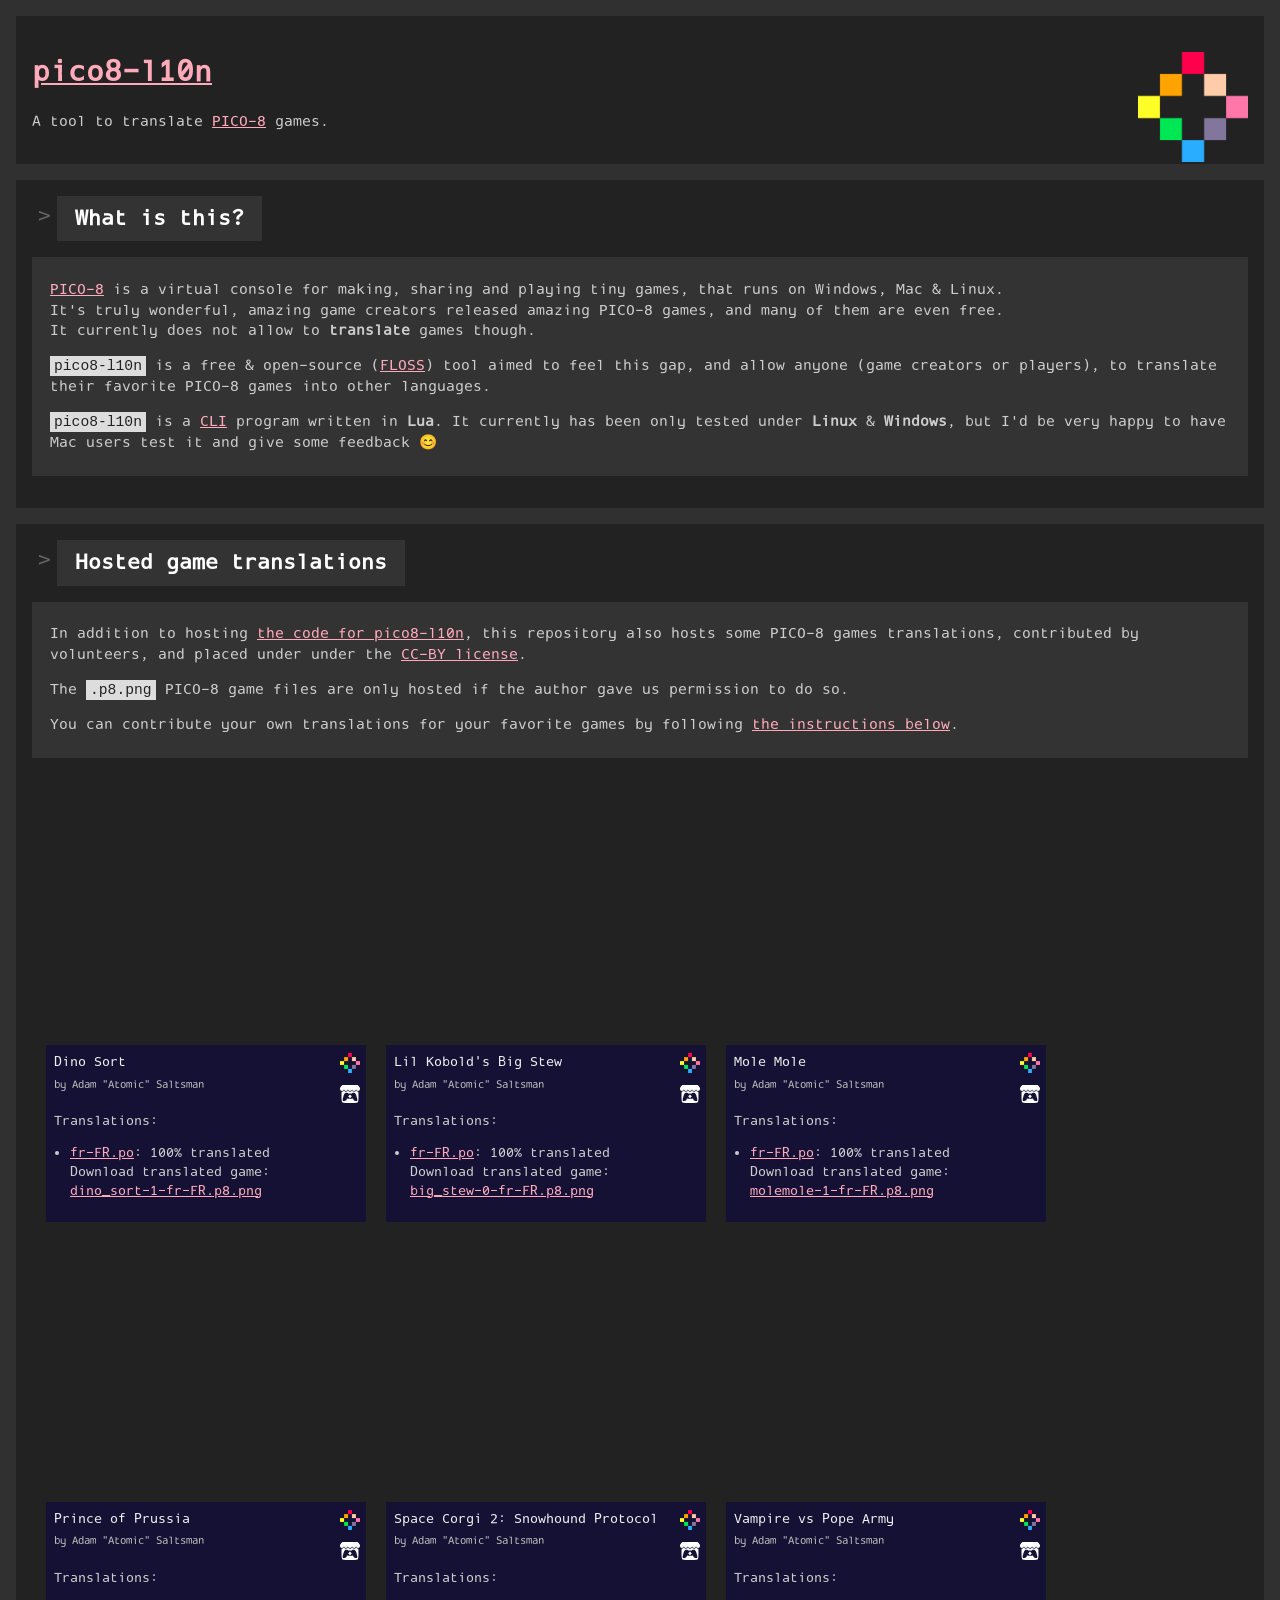
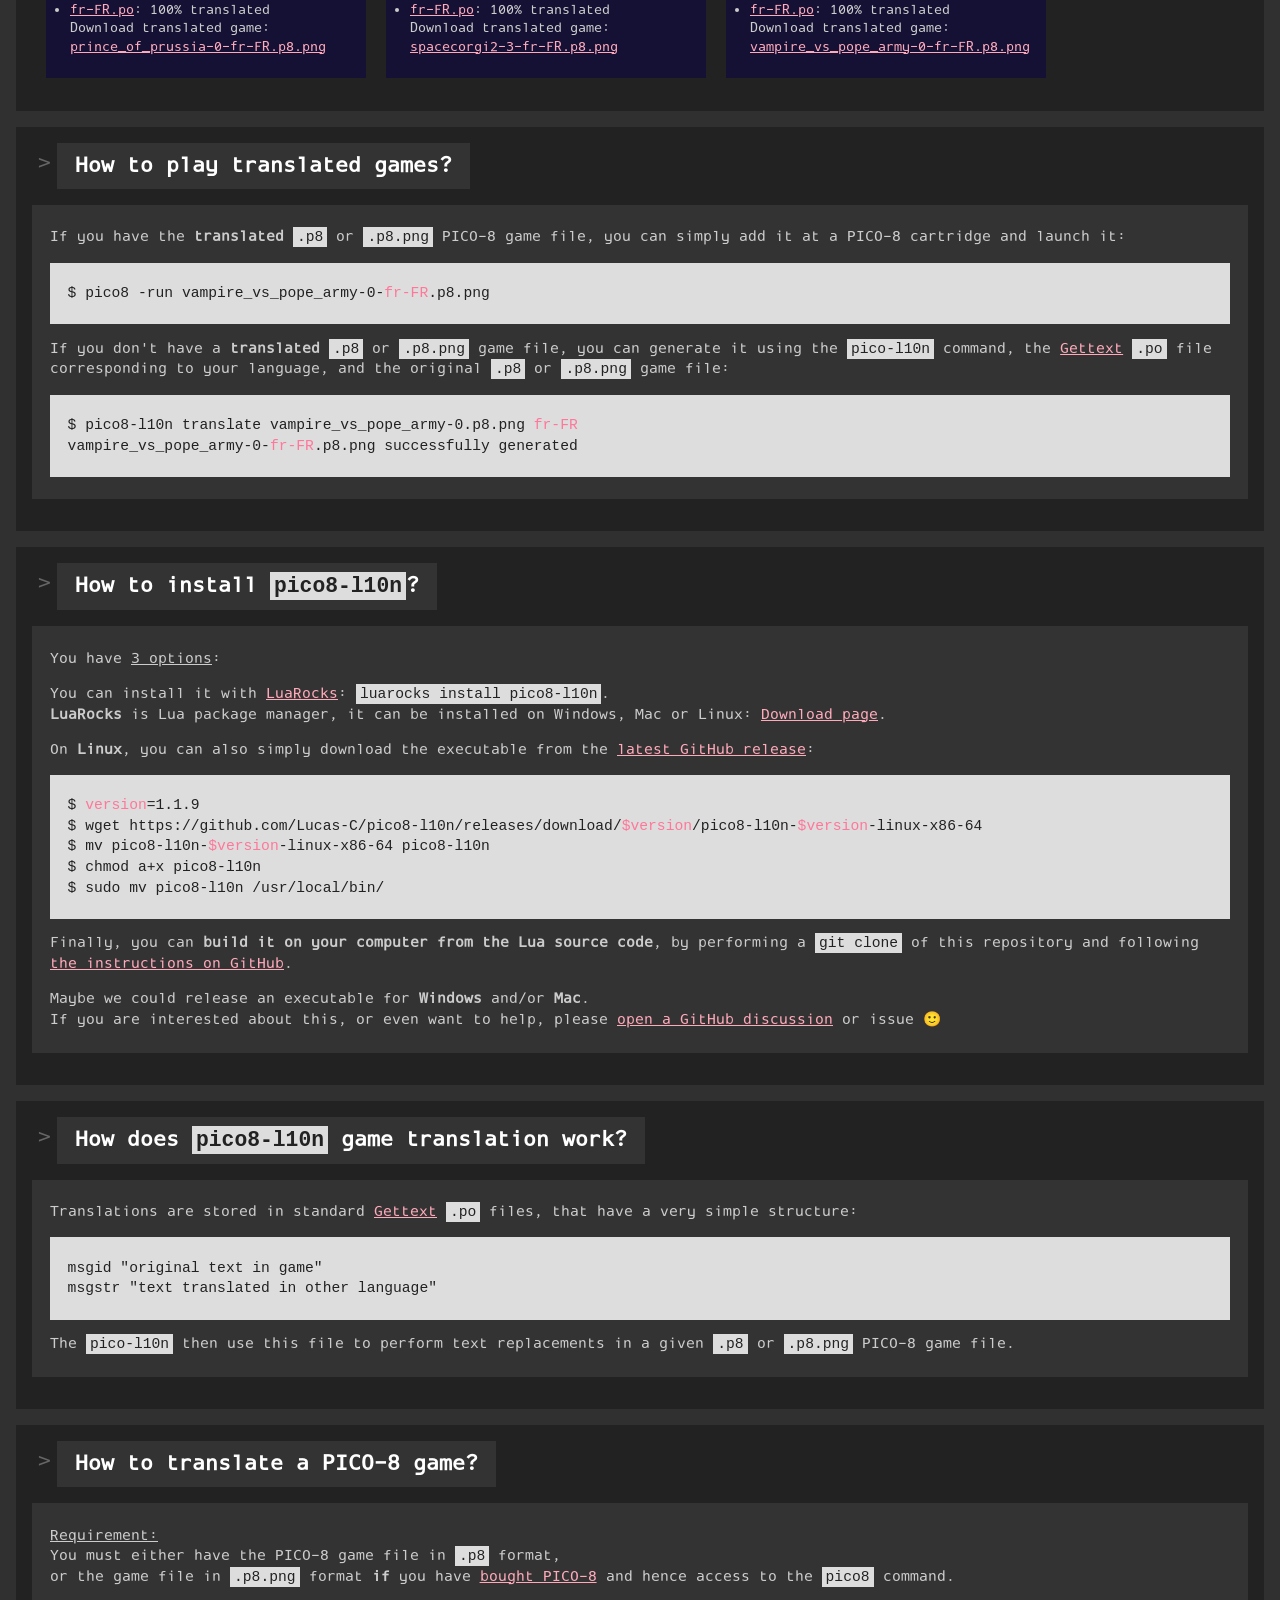
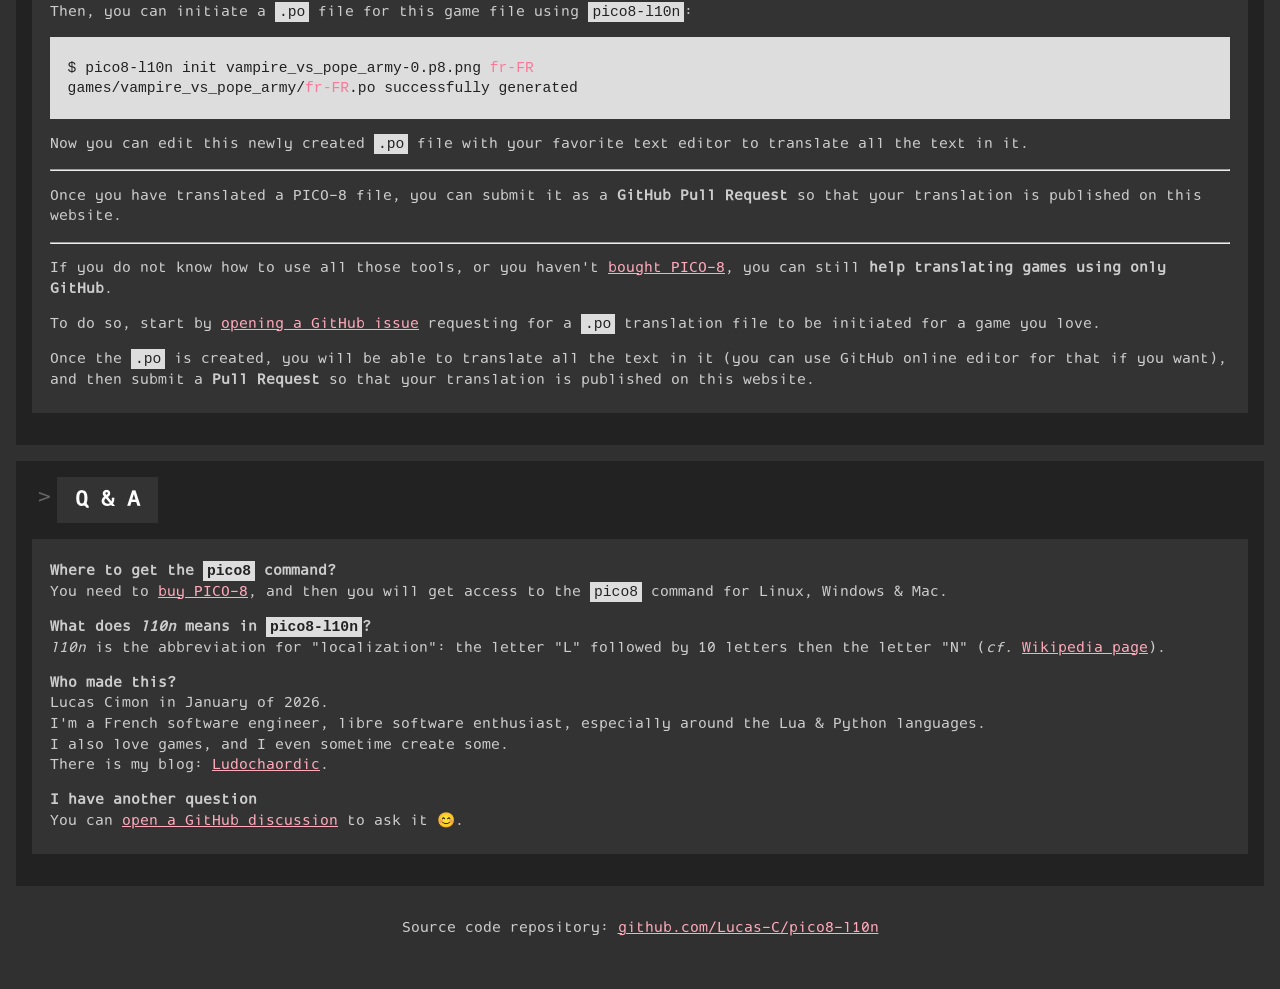
==== index.html @ 15d2bdd7 "deploy: 64e864d7cbe99b338672fbd4d95b4681e29f34d2" ====
<!DOCTYPE html>
<html lang="en">
<head>
  <meta charset="utf-8">
  <title>pico8-l10n</title>
  <meta name="viewport" content="width=device-width, initial-scale=1">
  <meta content="pico8-l10n" property="og:title">
  <meta content="pico8-l10n is a CLI program to translate PICO-8 games" name="description">
  <meta content="pico8-l10n is a CLI program to translate PICO-8 games" property="og:description">
  <meta content="PICO-8, video game, localization, translation, Lua, l10n, i18n" name="keywords">
  <meta content="https://lucas-c.github.io/pico8-l10n/" property="og:url">
  <meta content="website" property="og:type">
  <meta content="on" name="twitter:dnt">
  <link href="style.css" rel="stylesheet">
</head>
<body>
  <header>
    <img alt="PICO-8 icon" class="pico8-icon" width="110" height="110" src="icon-pico8.png">
    <a href="https://github.com/Lucas-C/pico8-l10n"><h1>pico8-l10n</h1></a>
    <p>A tool to translate <a href="https://www.lexaloffle.com/pico-8.php">PICO-8</a> games.</p>
  </header>
  <section>
    <div class="breadcrumb">
      <div class="breadcrumb-separator"> &gt; </div>
      <h2 class="breadcrumb-tag text">What is this?</h2>
    </div>
    <div class="text">
      <p><a href="https://www.lexaloffle.com/pico-8.php">PICO-8</a> is a virtual console for making, sharing and playing tiny games, that runs on Windows, Mac & Linux.
         <br>It's truly wonderful, amazing game creators released amazing PICO-8 games, and many of them are even free.
         <br>It currently does not allow to <b>translate</b> games though.</p>
      <p><code>pico8-l10n</code> is a free &amp; open-source (<a href="https://en.wikipedia.org/wiki/Free_and_open-source_software">FLOSS</a>) tool aimed to feel this gap,
         and allow anyone (game creators or players), to translate their favorite PICO-8 games into other languages.</p>
      <p><code>pico8-l10n</code> is a <a href="https://en.wikipedia.org/wiki/Command-line_interface">CLI</a> program written in <b>Lua</b>.
         It currently has been only tested under <b>Linux</b> & <b>Windows</b>, but I'd be very happy to have Mac users test it and give some feedback 😊</p>
    </div>
  </section>
  <section>
    <div class="breadcrumb">
      <div class="breadcrumb-separator"> &gt; </div>
      <h2 class="breadcrumb-tag text">Hosted game translations</h2>
    </div>
    <div class="text">
      <p>
        In addition to hosting <a href="https://github.com/Lucas-C/pico8-l10n">the code for pico8-l10n</a>,
        this repository also hosts some PICO-8 games translations,
        contributed by volunteers, and placed under under the <a href="https://creativecommons.org/licenses/by/4.0/">CC-BY license</a>.
      </p>
      <p>
        The <code>.p8.png</code> PICO-8 game files are only hosted if the author gave us permission to do so.
      </p>
      <p>
        You can contribute your own translations for your favorite games
        by following <a href="#contributing">the instructions below</a>.
      </p>
    </div>
    <div class="grid">
      <div class="game-card">
        <a href="https:&#47;&#47;www.lexaloffle.com&#47;bbs&#47;?pid=168994">
          <div class="cartridge-img" style="background-image: url('https://www.lexaloffle.com/bbs/thumbs/pico8_dino_sort-0.png')">
          </div>
        </a>
        <div class="cartridge-info">
          <div class="cartridge-right-column">
            <a class="website-link" href="https:&#47;&#47;www.lexaloffle.com&#47;bbs&#47;?pid=168994">
              <img alt="PICO-8 icon" width="20" height="20" src="icon-pico8.png">
            </a>
            <a class="website-link" href="https:&#47;&#47;adamatomic.itch.io&#47;dino-sort">
              <img alt="itch.io icon" width="20" height="20" src="icon-itchio-white.svg">
            </a>
          </div>
          <div class="cartridge-label">
            <a class="game-name" href="https:&#47;&#47;www.lexaloffle.com&#47;bbs&#47;?pid=168994">
              Dino Sort
            </a>
            <a class="game-author-link" href="https://www.lexaloffle.com/bbs/?uid=13953.0&mode=carts">
				      <span class="game-author">by Adam &quot;Atomic&quot; Saltsman</span>
            </a>
          </div>
          <br>
          <div class="cartridge-label">
            Translations:
            <ul>
              <li>
                <a href="https://github.com/Lucas-C/pico8-l10n/blob/main/games/dino_sort/fr-FR.po">fr-FR.po</a>:
                100% translated
                <br>Download translated game:<br><a href="https://github.com/Lucas-C/pico8-l10n/raw/refs/heads/main/games/dino_sort/dino_sort-1-fr-FR.p8.png">dino_sort-1-fr-FR.p8.png</a>
              </li>
            </ul>
          </div>
        </div>
      </div>
      <div class="game-card">
        <a href="https:&#47;&#47;www.lexaloffle.com&#47;bbs&#47;?pid=176646">
          <div class="cartridge-img" style="background-image: url('https://www.lexaloffle.com/bbs/thumbs/pico8_big_stew-0.png')">
          </div>
        </a>
        <div class="cartridge-info">
          <div class="cartridge-right-column">
            <a class="website-link" href="https:&#47;&#47;www.lexaloffle.com&#47;bbs&#47;?pid=176646">
              <img alt="PICO-8 icon" width="20" height="20" src="icon-pico8.png">
            </a>
            <a class="website-link" href="https:&#47;&#47;adamatomic.itch.io&#47;lil-kobolds-big-stew">
              <img alt="itch.io icon" width="20" height="20" src="icon-itchio-white.svg">
            </a>
          </div>
          <div class="cartridge-label">
            <a class="game-name" href="https:&#47;&#47;www.lexaloffle.com&#47;bbs&#47;?pid=176646">
              Lil Kobold&#39;s Big Stew
            </a>
            <a class="game-author-link" href="https://www.lexaloffle.com/bbs/?uid=13953.0&mode=carts">
				      <span class="game-author">by Adam &quot;Atomic&quot; Saltsman</span>
            </a>
          </div>
          <br>
          <div class="cartridge-label">
            Translations:
            <ul>
              <li>
                <a href="https://github.com/Lucas-C/pico8-l10n/blob/main/games/big_stew/fr-FR.po">fr-FR.po</a>:
                100% translated
                <br>Download translated game:<br><a href="https://github.com/Lucas-C/pico8-l10n/raw/refs/heads/main/games/big_stew/big_stew-0-fr-FR.p8.png">big_stew-0-fr-FR.p8.png</a>
              </li>
            </ul>
          </div>
        </div>
      </div>
      <div class="game-card">
        <a href="https:&#47;&#47;www.lexaloffle.com&#47;bbs&#47;?pid=165759#p">
          <div class="cartridge-img" style="background-image: url('https://www.lexaloffle.com/bbs/thumbs/pico8_molemole-0.png')">
          </div>
        </a>
        <div class="cartridge-info">
          <div class="cartridge-right-column">
            <a class="website-link" href="https:&#47;&#47;www.lexaloffle.com&#47;bbs&#47;?pid=165759#p">
              <img alt="PICO-8 icon" width="20" height="20" src="icon-pico8.png">
            </a>
            <a class="website-link" href="https:&#47;&#47;adamatomic.itch.io&#47;mole-mole">
              <img alt="itch.io icon" width="20" height="20" src="icon-itchio-white.svg">
            </a>
          </div>
          <div class="cartridge-label">
            <a class="game-name" href="https:&#47;&#47;www.lexaloffle.com&#47;bbs&#47;?pid=165759#p">
              Mole Mole
            </a>
            <a class="game-author-link" href="https://www.lexaloffle.com/bbs/?uid=13953.0&mode=carts">
				      <span class="game-author">by Adam &quot;Atomic&quot; Saltsman</span>
            </a>
          </div>
          <br>
          <div class="cartridge-label">
            Translations:
            <ul>
              <li>
                <a href="https://github.com/Lucas-C/pico8-l10n/blob/main/games/molemole/fr-FR.po">fr-FR.po</a>:
                100% translated
                <br>Download translated game:<br><a href="https://github.com/Lucas-C/pico8-l10n/raw/refs/heads/main/games/molemole/molemole-1-fr-FR.p8.png">molemole-1-fr-FR.p8.png</a>
              </li>
            </ul>
          </div>
        </div>
      </div>
      <div class="game-card">
        <a href="https:&#47;&#47;www.lexaloffle.com&#47;bbs&#47;?pid=164332#p">
          <div class="cartridge-img" style="background-image: url('https://www.lexaloffle.com/bbs/thumbs/pico8_prince_of_prussia-0.png')">
          </div>
        </a>
        <div class="cartridge-info">
          <div class="cartridge-right-column">
            <a class="website-link" href="https:&#47;&#47;www.lexaloffle.com&#47;bbs&#47;?pid=164332#p">
              <img alt="PICO-8 icon" width="20" height="20" src="icon-pico8.png">
            </a>
            <a class="website-link" href="https:&#47;&#47;adamatomic.itch.io&#47;prince">
              <img alt="itch.io icon" width="20" height="20" src="icon-itchio-white.svg">
            </a>
          </div>
          <div class="cartridge-label">
            <a class="game-name" href="https:&#47;&#47;www.lexaloffle.com&#47;bbs&#47;?pid=164332#p">
              Prince of Prussia
            </a>
            <a class="game-author-link" href="https://www.lexaloffle.com/bbs/?uid=13953.0&mode=carts">
				      <span class="game-author">by Adam &quot;Atomic&quot; Saltsman</span>
            </a>
          </div>
          <br>
          <div class="cartridge-label">
            Translations:
            <ul>
              <li>
                <a href="https://github.com/Lucas-C/pico8-l10n/blob/main/games/prince_of_prussia/fr-FR.po">fr-FR.po</a>:
                100% translated
                <br>Download translated game:<br><a href="https://github.com/Lucas-C/pico8-l10n/raw/refs/heads/main/games/prince_of_prussia/prince_of_prussia-0-fr-FR.p8.png">prince_of_prussia-0-fr-FR.p8.png</a>
              </li>
            </ul>
          </div>
        </div>
      </div>
      <div class="game-card">
        <a href="https:&#47;&#47;www.lexaloffle.com&#47;bbs&#47;?tid=154181">
          <div class="cartridge-img" style="background-image: url('https://www.lexaloffle.com/bbs/thumbs/pico8_spacecorgi2-0.png')">
          </div>
        </a>
        <div class="cartridge-info">
          <div class="cartridge-right-column">
            <a class="website-link" href="https:&#47;&#47;www.lexaloffle.com&#47;bbs&#47;?tid=154181">
              <img alt="PICO-8 icon" width="20" height="20" src="icon-pico8.png">
            </a>
            <a class="website-link" href="https:&#47;&#47;adamatomic.itch.io&#47;space-corgi-2">
              <img alt="itch.io icon" width="20" height="20" src="icon-itchio-white.svg">
            </a>
          </div>
          <div class="cartridge-label">
            <a class="game-name" href="https:&#47;&#47;www.lexaloffle.com&#47;bbs&#47;?tid=154181">
              Space Corgi 2: Snowhound Protocol
            </a>
            <a class="game-author-link" href="https://www.lexaloffle.com/bbs/?uid=13953.0&mode=carts">
				      <span class="game-author">by Adam &quot;Atomic&quot; Saltsman</span>
            </a>
          </div>
          <br>
          <div class="cartridge-label">
            Translations:
            <ul>
              <li>
                <a href="https://github.com/Lucas-C/pico8-l10n/blob/main/games/spacecorgi2/fr-FR.po">fr-FR.po</a>:
                100% translated
                <br>Download translated game:<br><a href="https://github.com/Lucas-C/pico8-l10n/raw/refs/heads/main/games/spacecorgi2/spacecorgi2-3-fr-FR.p8.png">spacecorgi2-3-fr-FR.p8.png</a>
              </li>
            </ul>
          </div>
        </div>
      </div>
      <div class="game-card">
        <a href="https:&#47;&#47;www.lexaloffle.com&#47;bbs&#47;?tid=146644">
          <div class="cartridge-img" style="background-image: url('https://www.lexaloffle.com/bbs/thumbs/pico8_vampire_vs_pope_army-0.png')">
          </div>
        </a>
        <div class="cartridge-info">
          <div class="cartridge-right-column">
            <a class="website-link" href="https:&#47;&#47;www.lexaloffle.com&#47;bbs&#47;?tid=146644">
              <img alt="PICO-8 icon" width="20" height="20" src="icon-pico8.png">
            </a>
            <a class="website-link" href="https:&#47;&#47;adamatomic.itch.io&#47;vampire-vs-pope-army">
              <img alt="itch.io icon" width="20" height="20" src="icon-itchio-white.svg">
            </a>
          </div>
          <div class="cartridge-label">
            <a class="game-name" href="https:&#47;&#47;www.lexaloffle.com&#47;bbs&#47;?tid=146644">
              Vampire vs Pope Army
            </a>
            <a class="game-author-link" href="https://www.lexaloffle.com/bbs/?uid=13953.0&mode=carts">
				      <span class="game-author">by Adam &quot;Atomic&quot; Saltsman</span>
            </a>
          </div>
          <br>
          <div class="cartridge-label">
            Translations:
            <ul>
              <li>
                <a href="https://github.com/Lucas-C/pico8-l10n/blob/main/games/vampire_vs_pope_army/fr-FR.po">fr-FR.po</a>:
                100% translated
                <br>Download translated game:<br><a href="https://github.com/Lucas-C/pico8-l10n/raw/refs/heads/main/games/vampire_vs_pope_army/vampire_vs_pope_army-0-fr-FR.p8.png">vampire_vs_pope_army-0-fr-FR.p8.png</a>
              </li>
            </ul>
          </div>
        </div>
      </div>
    </div>
  </section>
  <section>
    <div class="breadcrumb">
      <div class="breadcrumb-separator"> &gt; </div>
      <h2 class="breadcrumb-tag text">How to play translated games?</h2>
    </div>
    <div class="text">
      <p>
        If you have the <b>translated</b> <code>.p8</code> or <code>.p8.png</code> PICO-8 game file,
        you can simply add it at a PICO-8 cartridge and launch it:
      </p>
      <pre><code>
  $ pico8 -run vampire_vs_pope_army-0-<span class="red">fr-FR</span>.p8.png
      </code></pre>
      <p>
        If you don't have a <b>translated</b> <code>.p8</code> or <code>.p8.png</code> game file,
        you can generate it using the <code>pico-l10n</code> command, the <a href="https://en.wikipedia.org/wiki/Gettext">Gettext</a> <code>.po</code> file
        corresponding to your language, and the original <code>.p8</code> or <code>.p8.png</code> game file:
      </p>
      <pre><code>
  $ pico8-l10n translate vampire_vs_pope_army-0.p8.png <span class="red">fr-FR</span>
  vampire_vs_pope_army-0-<span class="red">fr-FR</span>.p8.png successfully generated
      </code></pre>
    </div>
  </section>
  <section>
    <div class="breadcrumb">
      <div class="breadcrumb-separator"> &gt; </div>
      <h2 class="breadcrumb-tag text">How to install <code>pico8-l10n</code>?</h2>
    </div>
    <div class="text">
      <p>
        You have <u>3 options</u>:
      </p>
      <p>
        You can install it with <a href="https://luarocks.org/">LuaRocks</a>: <code>luarocks install pico8-l10n</code>.
        <br><b>LuaRocks</b> is Lua package manager,
        it can be installed on Windows, Mac or Linux: <a href="https://github.com/luarocks/luarocks/blob/main/docs/download.md">Download page</a>.
      </p>
      <p>
        On <b>Linux</b>, you can also simply download the executable from the <a href="https://github.com/Lucas-C/pico8-l10n/releases">latest GitHub release</a>:
      </p>
      <pre><code>
  $ <span class="red">version</span>=1.1.9
  $ wget https://github.com/Lucas-C/pico8-l10n/releases/download/<span class="red">$version</span>/pico8-l10n-<span class="red">$version</span>-linux-x86-64
  $ mv pico8-l10n-<span class="red">$version</span>-linux-x86-64 pico8-l10n
  $ chmod a+x pico8-l10n
  $ sudo mv pico8-l10n /usr/local/bin/
      </code></pre>
      <p>
        Finally, you can <b>build it on your computer from the Lua source code</b>,
        by performing a <code>git clone</code> of this repository
        and following <a href="https://github.com/Lucas-C/pico8-l10n#install-dependencies--build-the-executable">the instructions on GitHub</a>.
      </p>
      <p>
        Maybe we could release an executable for <b>Windows</b> and/or <b>Mac</b>.
        <br>If you are interested about this, or even want to help,
        please <a href="https://github.com/Lucas-C/pico8-l10n/discussions/new/choose">open a GitHub discussion</a> or issue 🙂
      </p>
    </div>
  </section>
  <section>
    <div class="breadcrumb">
      <div class="breadcrumb-separator"> &gt; </div>
      <h2 class="breadcrumb-tag text">How does <code>pico8-l10n</code> game translation work?</h2>
    </div>
    <div class="text">
      <p>
        Translations are stored in standard <a href="https://en.wikipedia.org/wiki/Gettext">Gettext</a> <code>.po</code> files,
        that have a very simple structure:
      </p>
      <pre><code>
  msgid "original text in game"
  msgstr "text translated in other language"
      </code></pre>
      <p>
        The <code>pico-l10n</code> then use this file to perform text replacements
        in a given <code>.p8</code> or <code>.p8.png</code> PICO-8 game file.
      </p>
    </div>
  </section>
  <section id="contributing">
    <div class="breadcrumb">
      <div class="breadcrumb-separator"> &gt; </div>
      <h2 class="breadcrumb-tag text">How to translate a PICO-8 game?</h2>
    </div>
    <div class="text">
      <p><u>Requirement:</u>
        <br>You must either have the PICO-8 game file in <code>.p8</code> format,
        <br>or the game file in <code>.p8.png</code> format
        <b>if</b> you have <a href="https://www.lexaloffle.com/pico-8.php?#getpico8">bought PICO-8</a>
        and hence access to the <code>pico8</code> command.
      </p>
      <p>
        Then, you can initiate a <code>.po</code> file for this game file using <code>pico8-l10n</code>:
      </p>
      <pre><code>
  $ pico8-l10n init vampire_vs_pope_army-0.p8.png <span class="red">fr-FR</span>
  games/vampire_vs_pope_army/<span class="red">fr-FR</span>.po successfully generated
      </code></pre>
      <p>
        Now you can edit this newly created <code>.po</code> file with your favorite text editor to translate all the text in it.
      </p>
      <hr>
      <p>
        Once you have translated a PICO-8 file, you
        can submit it as a <b>GitHub Pull Request</b>
        so that your translation is published on this website.
      </p>
      <hr>
      <p>
        If you do not know how to use all those tools,
        or you haven't <a href="https://www.lexaloffle.com/pico-8.php?#getpico8">bought PICO-8</a>,
        you can still <b>help translating games using only GitHub</b>.
      </p>
      <p>
        To do so, start by <a href="https://github.com/Lucas-C/pico8-l10n/issues/new">opening a GitHub issue</a>
        requesting for a <code>.po</code> translation file to be initiated for a game you love.
      </p>
      <p>
        Once the <code>.po</code> is created, you will be able to translate all the text in it
        (you can use GitHub online editor for that if you want),
        and then submit a <b>Pull Request</b> so that your translation is published on this website.
      </p>
    </div>
  </section>
  <section>
    <div class="breadcrumb">
      <div class="breadcrumb-separator"> &gt; </div>
      <h2 class="breadcrumb-tag text">Q &amp; A</h2>
    </div>
    <div class="text">
      <p>
        <b>Where to get the <code>pico8</code> command?</b>
        <br>You need to <a href="https://www.lexaloffle.com/pico-8.php?#getpico8">buy PICO-8</a>,
        and then you will get access to the <code>pico8</code> command for Linux, Windows & Mac.
      </p>
      <p>
        <b>What does <em>l10n</em> means in <code>pico8-l10n</code>?</b>
        <br><em>l10n</em> is the abbreviation for "localization": the letter "L" followed by 10 letters then the letter "N"
        (<em>cf.</em> <a href="https://en.wikipedia.org/w/index.php?title=L10n">Wikipedia page</a>).
      </p>
      <p>
        <b>Who made this?</b>
        <br>Lucas Cimon in January of 2026.
        <br>I'm a French software engineer, libre software enthusiast, especially around the Lua &amp; Python languages.
        <br>I also love games, and I even sometime create some.
        <br>There is my blog: <a href="https://chezsoi.org/lucas/blog/">Ludochaordic</a>.
      </p>
      <p>
        <b>I have another question</b>
        <br>You can <a href="https://github.com/Lucas-C/pico8-l10n/discussions/new/choose">open a GitHub discussion</a> to ask it 😊.
      </p>
    </div>
  </section>
  <footer>
    Source code repository: <a href="https://github.com/Lucas-C/pico8-l10n">github.com/Lucas-C/pico8-l10n</a>
  </footer>
</body>
</html>
---- style.css ----
@font-face {
  font-family: 'ProggyVector';
  src: url('proggyvec.woff') format('woff');
}

body {
	font-size: 11pt;
	font-family: 'ProggyVector', 'courier new', courier, monospace;
	line-height: 1.4;
	color: #ccc;
	background-color: #303030;
	margin: 0;
	padding: 0;
}

h2 {
  font-size: 16pt;
  margin: 0;
}

img {
	max-width: 100%;
	height: auto;
}

a { color: #fab; }
a:hover { cursor: pointer; }

ul { padding-left: 16px; }

code {
	padding: 2px 4px;
	background-color: #ddd;
	color:  #222;
}

pre {
	background-color: #ddd;
  overflow-x: scroll;
}

header, section {
  padding: 16px;
  background-color: #222;
  margin: 16px;
}

header .pico8-icon {
  float: right;
  width: 110px;
  height: 110px;
}

.text {
  padding: 8px 18px;
  background-color: #333;
  margin-bottom: 16px;
}

.red { color: #f79; }

.breadcrumb {
  display: table;
  font-size: 16pt;
}

.breadcrumb-tag {
  float: left;
  color: #fff;
}

.breadcrumb-separator {
  float: left;
  padding: 6px;
  color: #666;
}

.grid {
  display: flex;
  flex-direction: row;
  flex-wrap: wrap;
  padding: 4px;
}

.game-card {
  padding: 2px;
  margin: 8px;
}

.cartridge-img {
  width: 320px;
  height: 320px;
  background-repeat: no-repeat;
  background-position: center;
  background-size: cover;
}

.cartridge-info {
  position: relative;
  padding: 8px 0;
  top: -63px;
  margin-bottom: -60px;
  background-color: rgba(15, 10, 60, 0.7);
  width: 320px;
  overflow: hidden;
  font-size: 10pt;
}

.cartridge-right-column {
  float: right;
  margin-top: -6px;
}

.website-link {
  display: flex;
  padding: 6px;
}

.cartridge-label { margin-left: 8px; }

.game-name {
  display: block;
  padding-bottom: 3px;
  padding-right: 4px;
  color:#eee;
  text-decoration: none;
}

.game-author-link { text-decoration: none; }
.game-author {
  font-size: 8pt;
  color: #bbb;
}

footer {
  text-align: center;
  margin: 32px
}
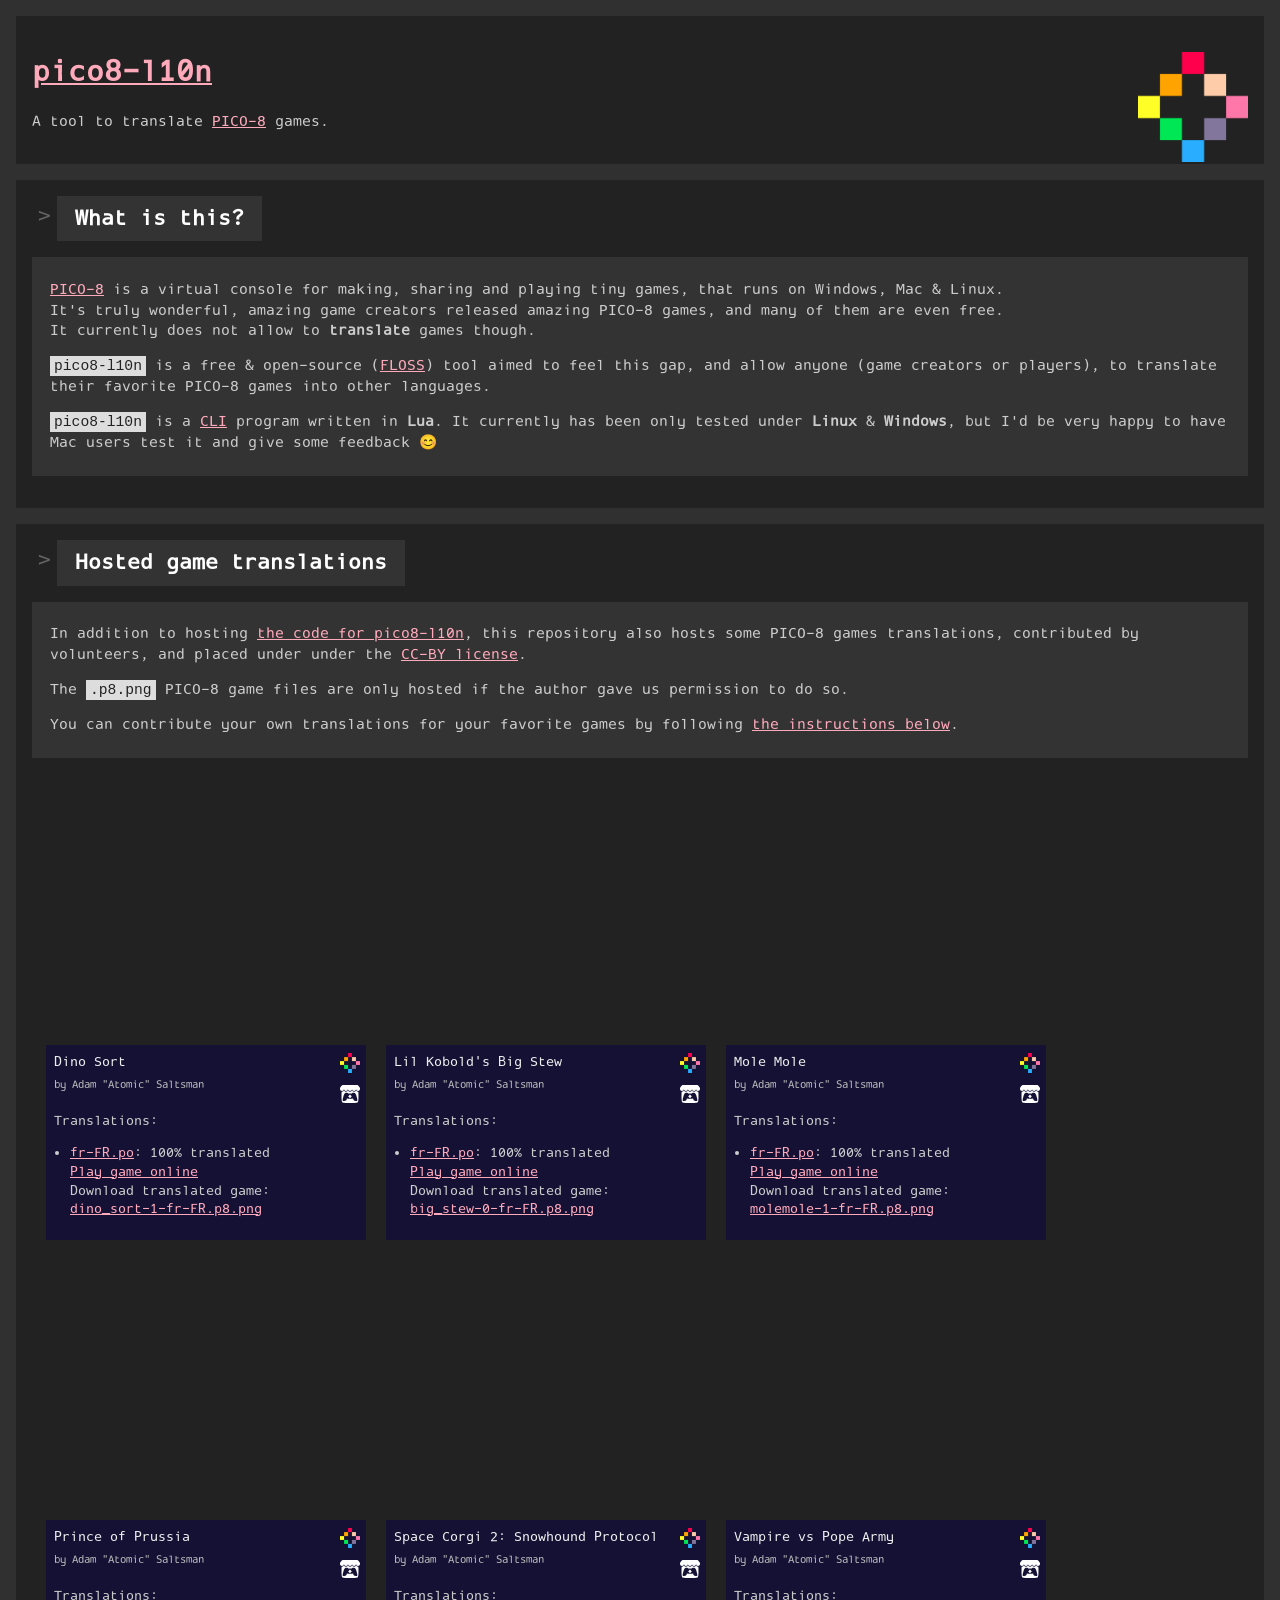
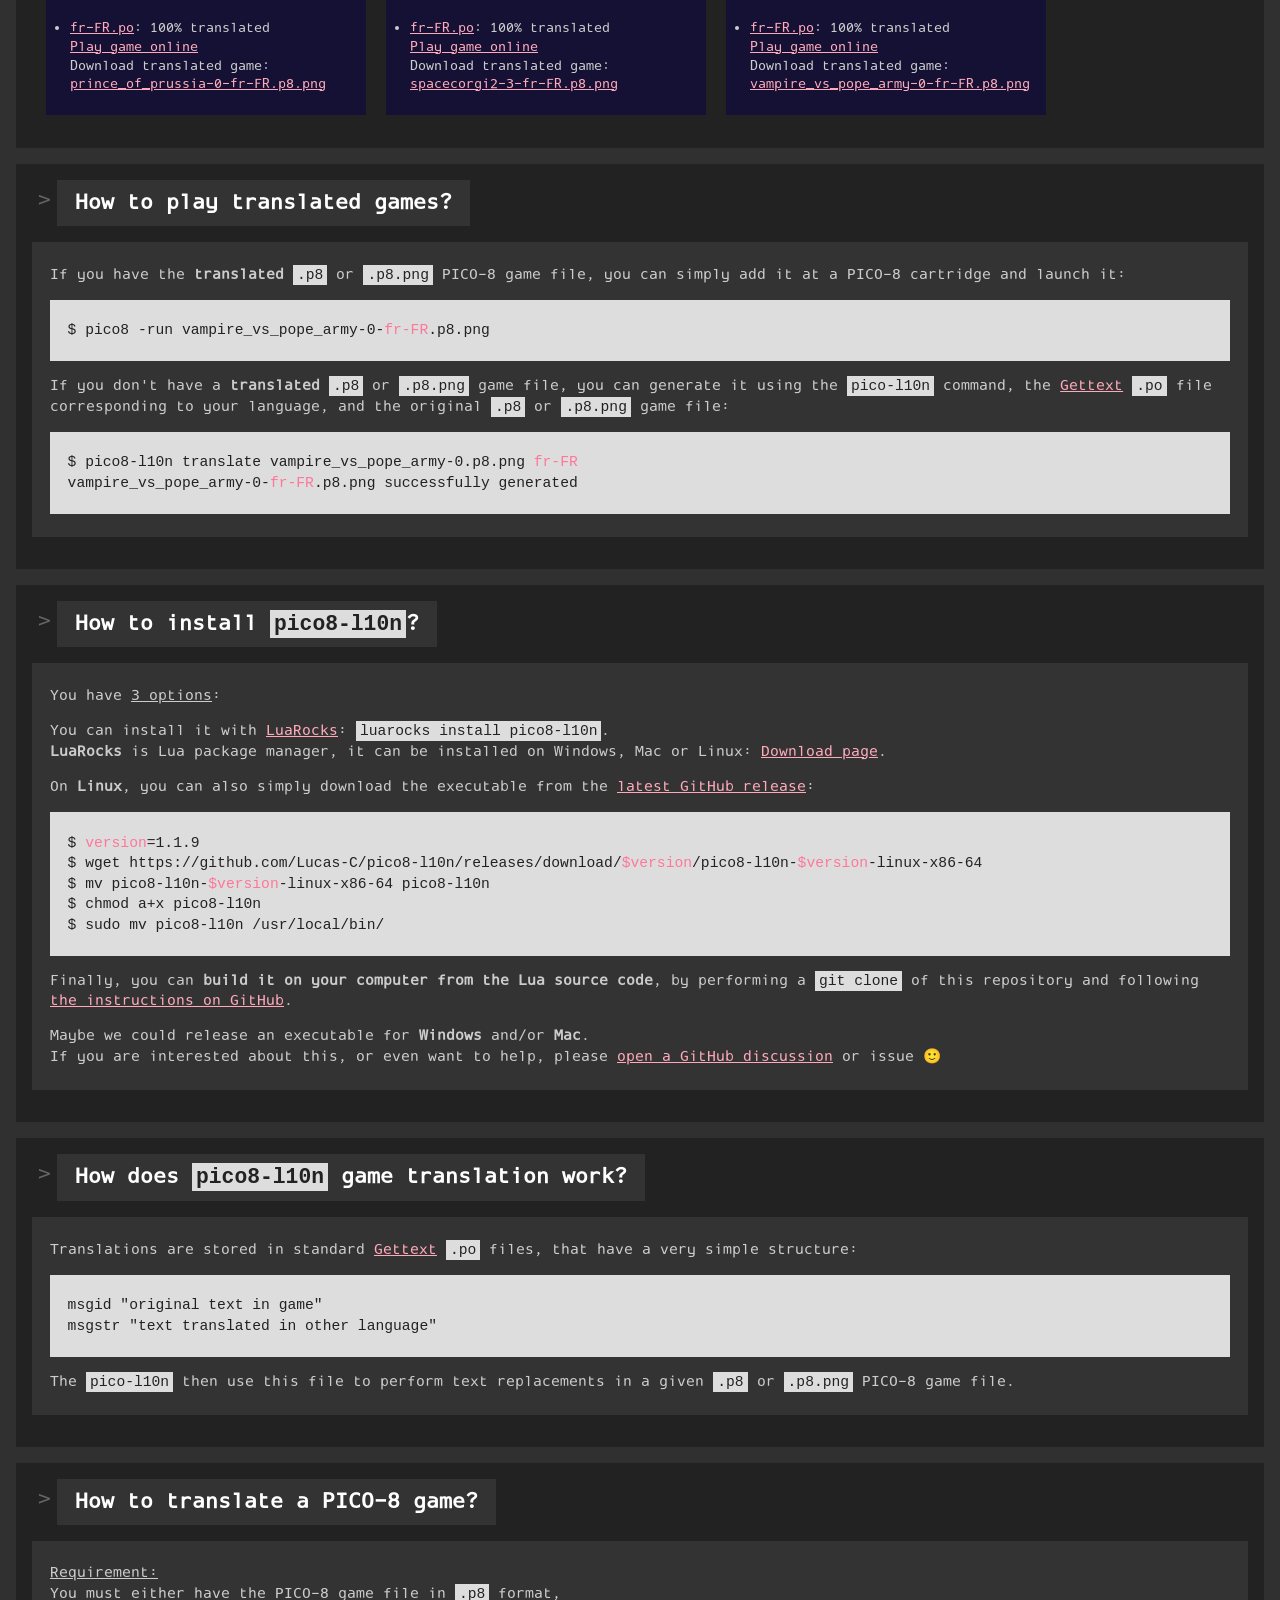
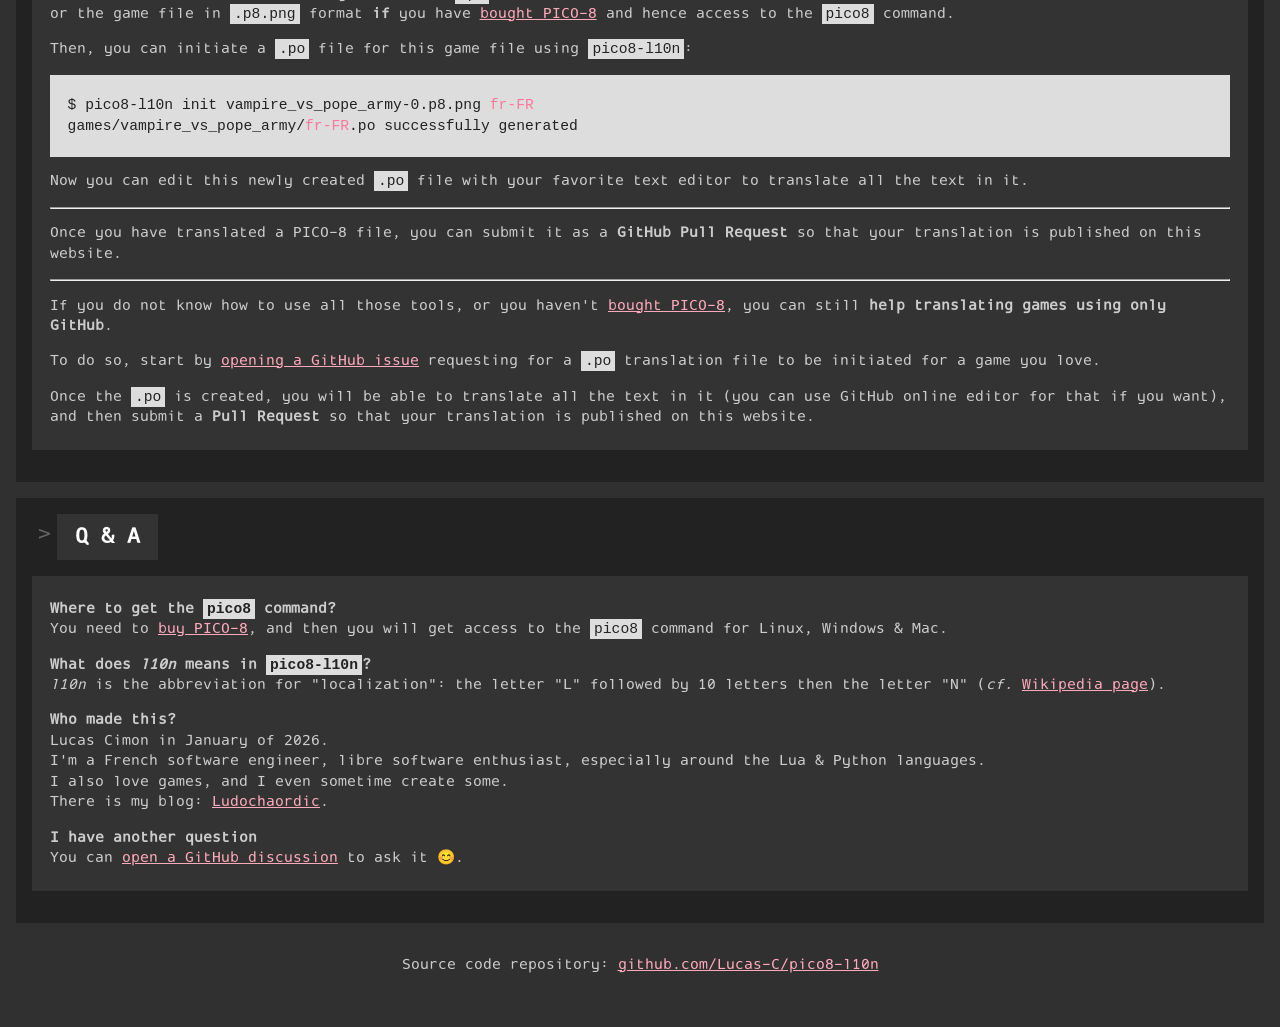
==== commit e5f7762b: "deploy: 12893c7fd54eb1f0b68502f10b20cf83d84cae71" ====
--- a/index.html
+++ b/index.html
@@ -83,6 +83,7 @@
               <li>
                 <a href="https://github.com/Lucas-C/pico8-l10n/blob/main/games/dino_sort/fr-FR.po">fr-FR.po</a>:
                 100% translated
+                <br><a href="./dino_sort/dino_sort-1-fr-FR.html">Play game online</a>
                 <br>Download translated game:<br><a href="https://github.com/Lucas-C/pico8-l10n/raw/refs/heads/main/games/dino_sort/dino_sort-1-fr-FR.p8.png">dino_sort-1-fr-FR.p8.png</a>
               </li>
             </ul>
@@ -118,6 +119,7 @@
               <li>
                 <a href="https://github.com/Lucas-C/pico8-l10n/blob/main/games/big_stew/fr-FR.po">fr-FR.po</a>:
                 100% translated
+                <br><a href="./big_stew/big_stew-0-fr-FR.html">Play game online</a>
                 <br>Download translated game:<br><a href="https://github.com/Lucas-C/pico8-l10n/raw/refs/heads/main/games/big_stew/big_stew-0-fr-FR.p8.png">big_stew-0-fr-FR.p8.png</a>
               </li>
             </ul>
@@ -153,6 +155,7 @@
               <li>
                 <a href="https://github.com/Lucas-C/pico8-l10n/blob/main/games/molemole/fr-FR.po">fr-FR.po</a>:
                 100% translated
+                <br><a href="./molemole/molemole-1-fr-FR.html">Play game online</a>
                 <br>Download translated game:<br><a href="https://github.com/Lucas-C/pico8-l10n/raw/refs/heads/main/games/molemole/molemole-1-fr-FR.p8.png">molemole-1-fr-FR.p8.png</a>
               </li>
             </ul>
@@ -188,6 +191,7 @@
               <li>
                 <a href="https://github.com/Lucas-C/pico8-l10n/blob/main/games/prince_of_prussia/fr-FR.po">fr-FR.po</a>:
                 100% translated
+                <br><a href="./prince_of_prussia/prince_of_prussia-0-fr-FR.html">Play game online</a>
                 <br>Download translated game:<br><a href="https://github.com/Lucas-C/pico8-l10n/raw/refs/heads/main/games/prince_of_prussia/prince_of_prussia-0-fr-FR.p8.png">prince_of_prussia-0-fr-FR.p8.png</a>
               </li>
             </ul>
@@ -223,6 +227,7 @@
               <li>
                 <a href="https://github.com/Lucas-C/pico8-l10n/blob/main/games/spacecorgi2/fr-FR.po">fr-FR.po</a>:
                 100% translated
+                <br><a href="./spacecorgi2/spacecorgi2-3-fr-FR.html">Play game online</a>
                 <br>Download translated game:<br><a href="https://github.com/Lucas-C/pico8-l10n/raw/refs/heads/main/games/spacecorgi2/spacecorgi2-3-fr-FR.p8.png">spacecorgi2-3-fr-FR.p8.png</a>
               </li>
             </ul>
@@ -258,6 +263,7 @@
               <li>
                 <a href="https://github.com/Lucas-C/pico8-l10n/blob/main/games/vampire_vs_pope_army/fr-FR.po">fr-FR.po</a>:
                 100% translated
+                <br><a href="./vampire_vs_pope_army/vampire_vs_pope_army-0-fr-FR.html">Play game online</a>
                 <br>Download translated game:<br><a href="https://github.com/Lucas-C/pico8-l10n/raw/refs/heads/main/games/vampire_vs_pope_army/vampire_vs_pope_army-0-fr-FR.p8.png">vampire_vs_pope_army-0-fr-FR.p8.png</a>
               </li>
             </ul>
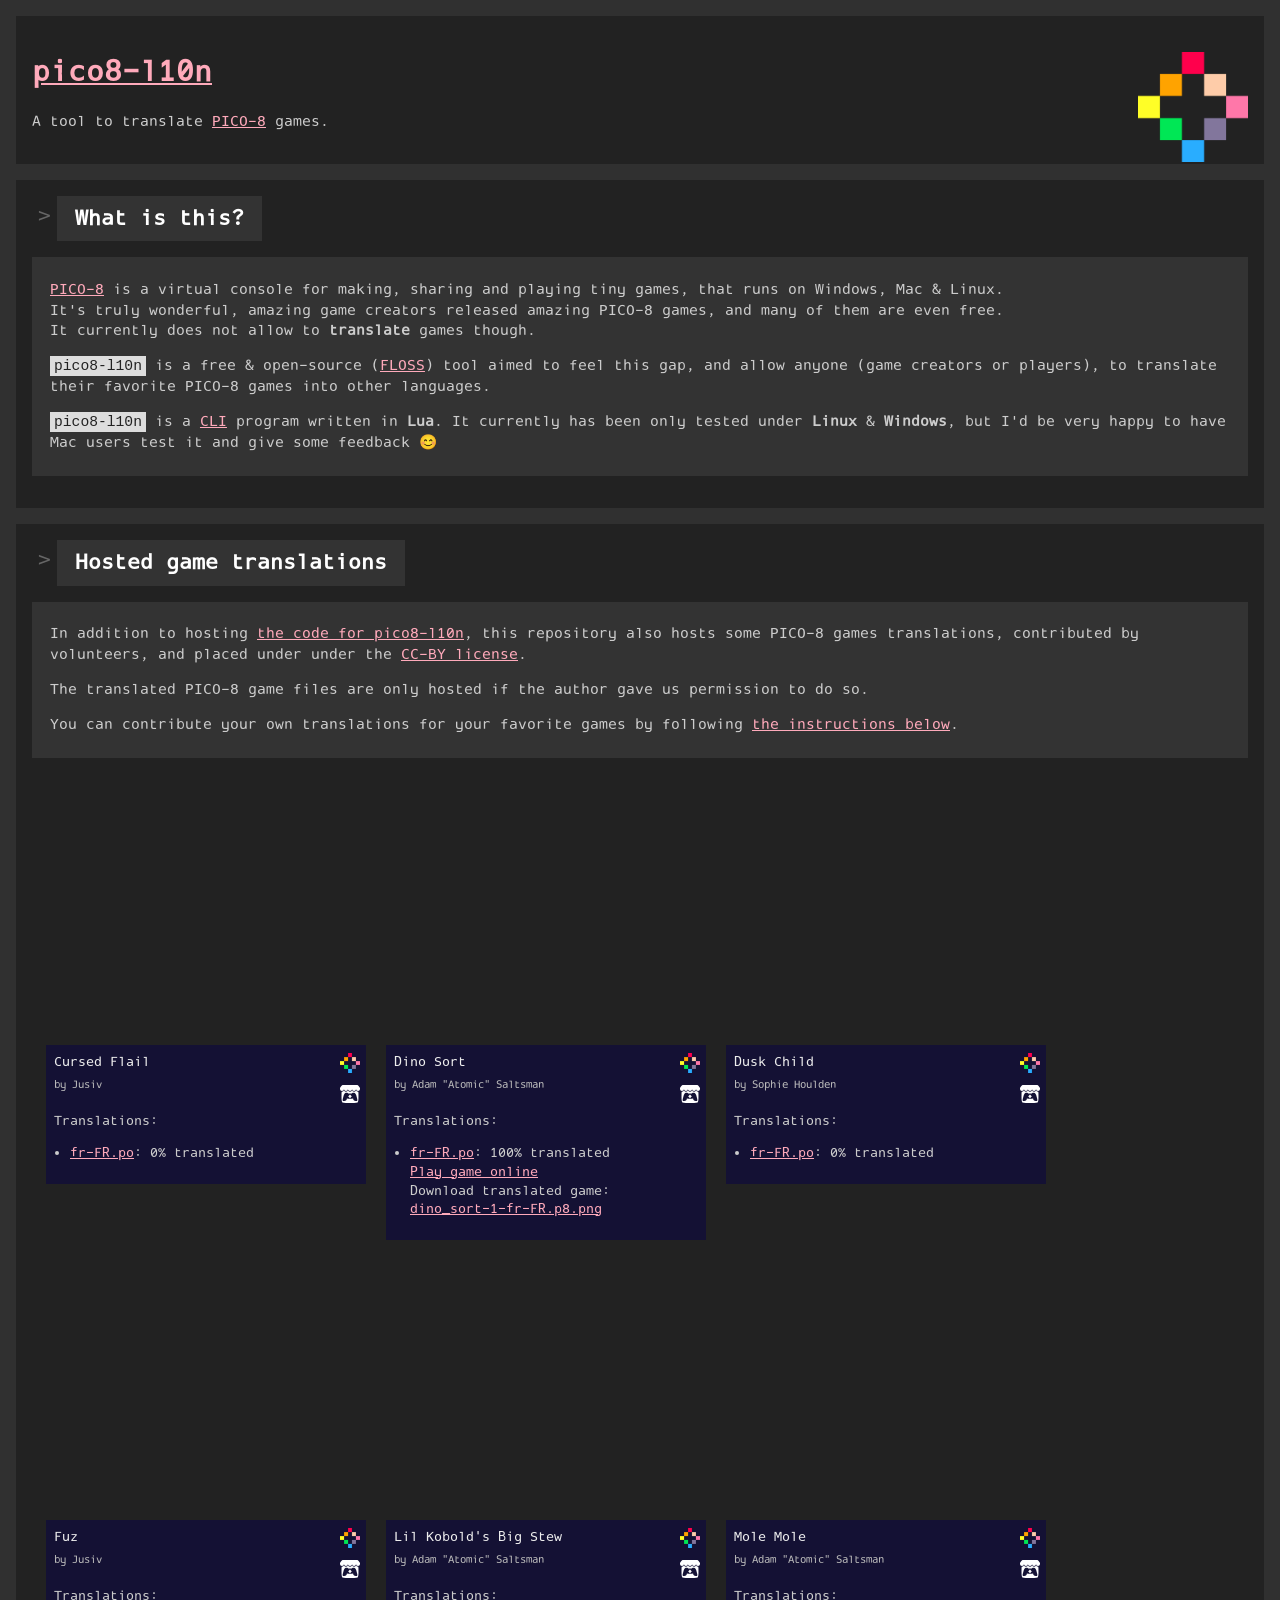
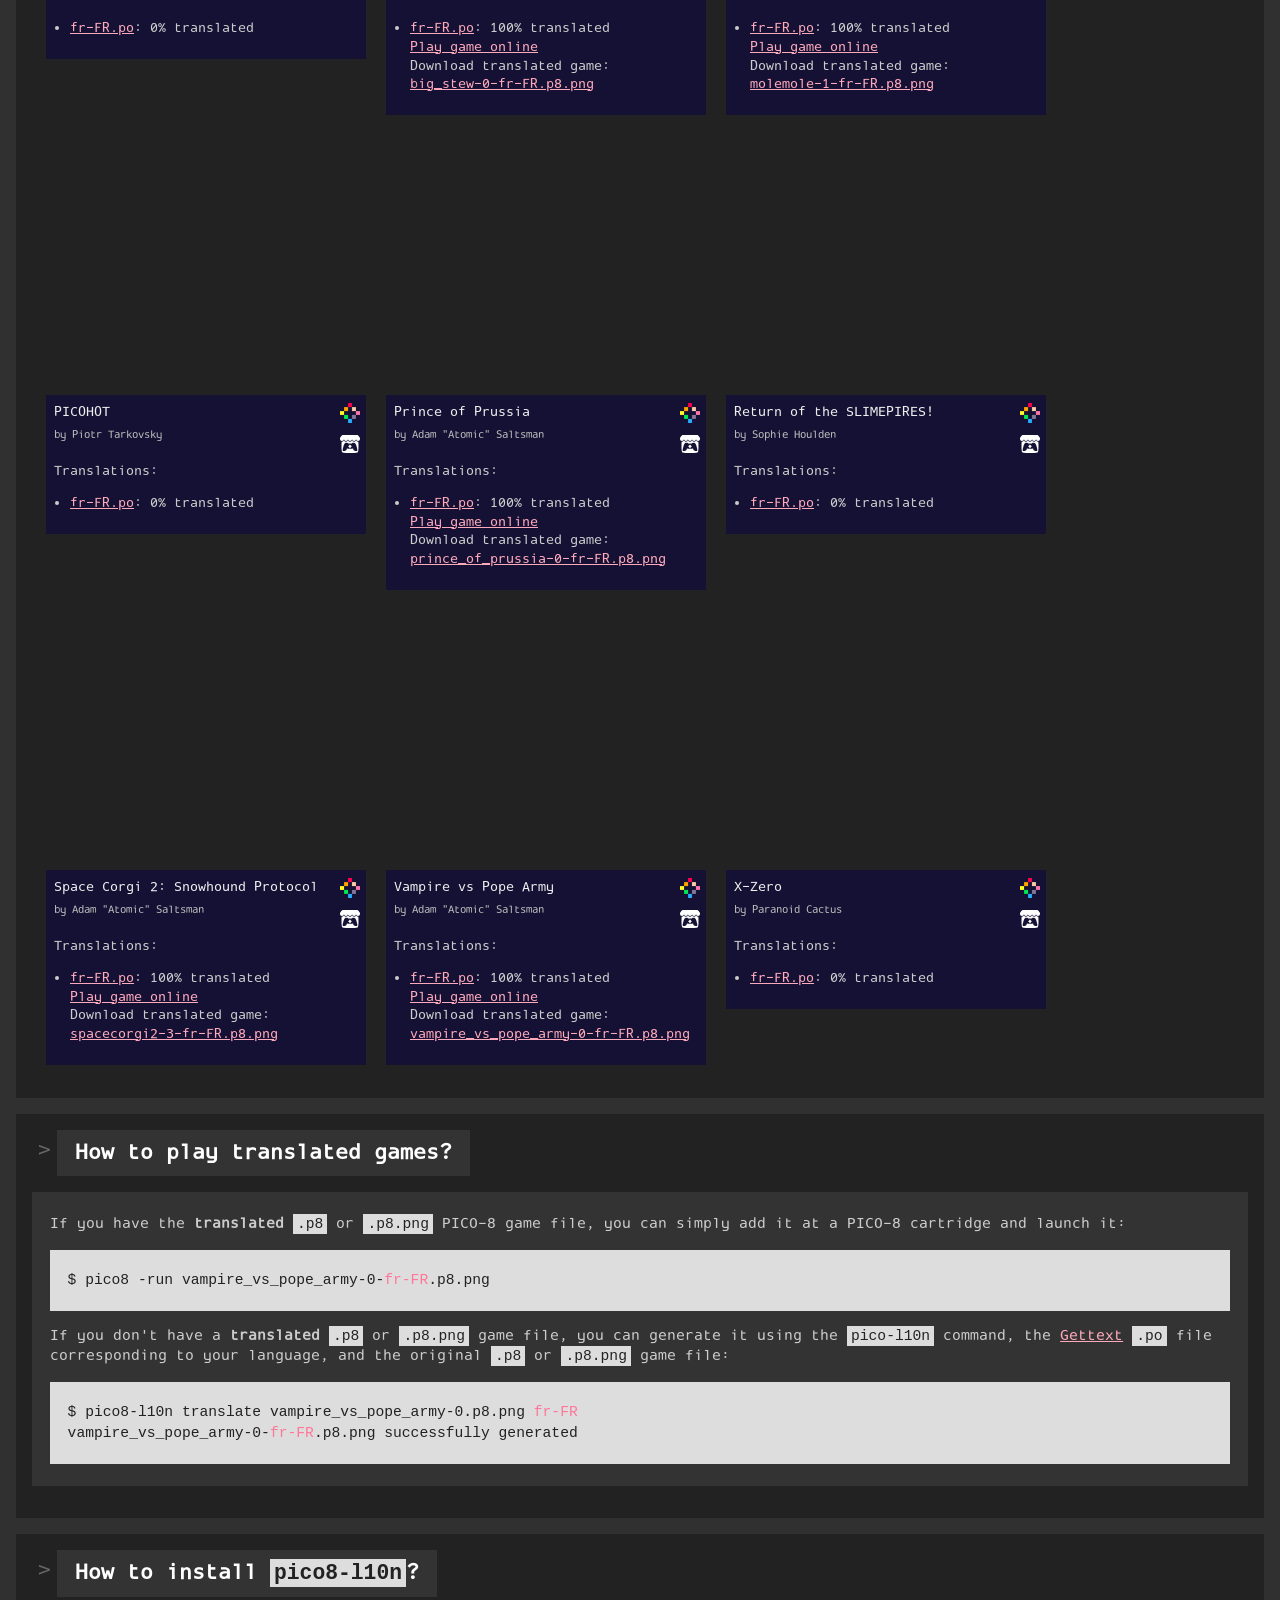
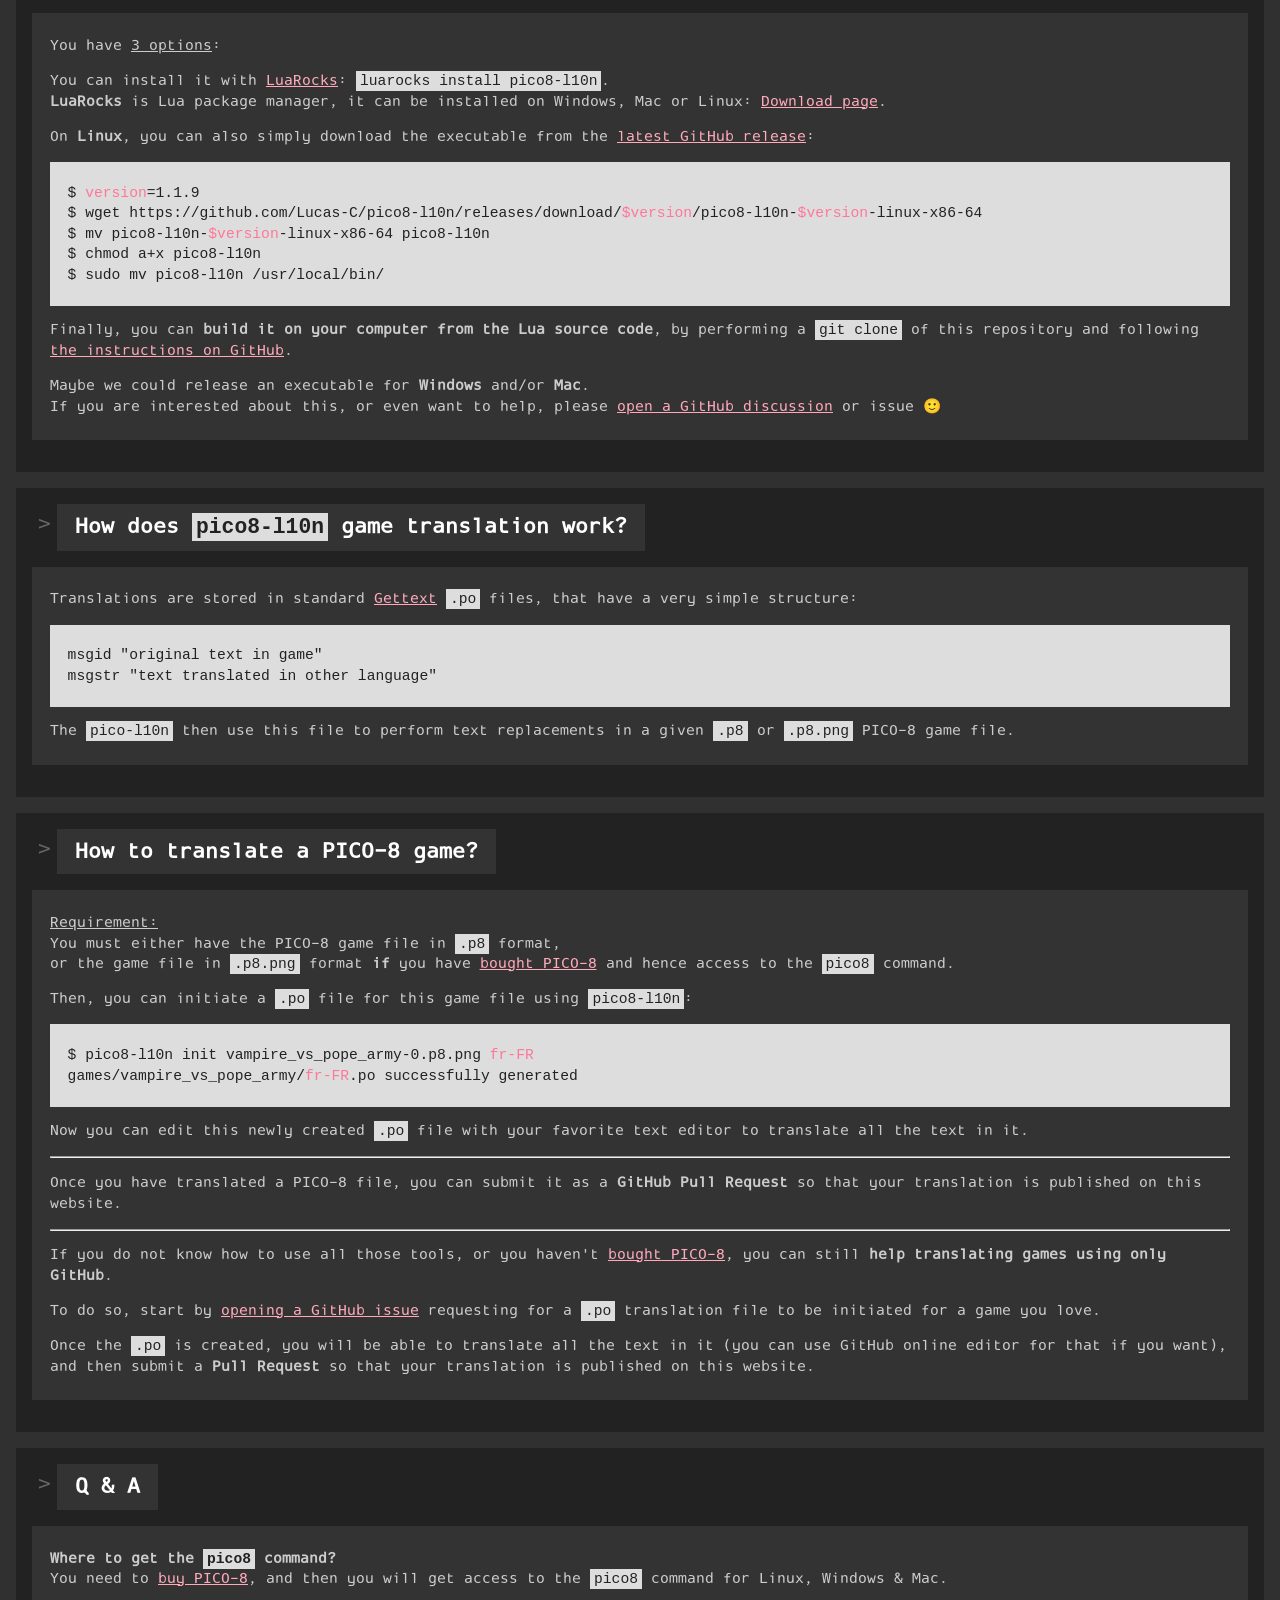
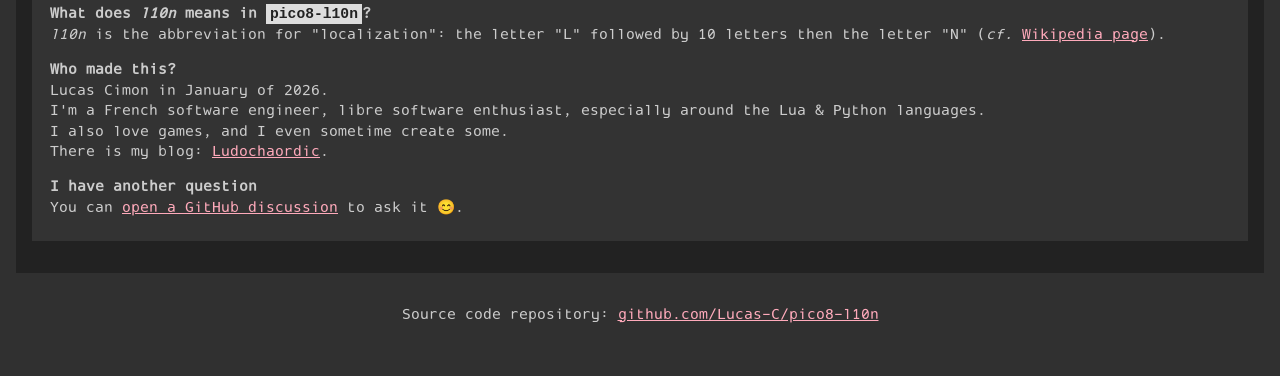
==== commit a5c4620d: "deploy: 66132b69b47721f35a586c5287090224e2cdb670" ====
--- a/index.html
+++ b/index.html
@@ -46,7 +46,7 @@
         contributed by volunteers, and placed under under the <a href="https://creativecommons.org/licenses/by/4.0/">CC-BY license</a>.
       </p>
       <p>
-        The <code>.p8.png</code> PICO-8 game files are only hosted if the author gave us permission to do so.
+        The translated PICO-8 game files are only hosted if the author gave us permission to do so.
       </p>
       <p>
         You can contribute your own translations for your favorite games
@@ -54,6 +54,40 @@
       </p>
     </div>
     <div class="grid">
+      <div class="game-card">
+        <a href="https:&#47;&#47;www.lexaloffle.com&#47;bbs&#47;?pid=93435">
+          <div class="cartridge-img" style="background-image: url('https://www.lexaloffle.com/bbs/thumbs/pico8_cursedflail-0.png')">
+          </div>
+        </a>
+        <div class="cartridge-info">
+          <div class="cartridge-right-column">
+            <a class="website-link" href="https:&#47;&#47;www.lexaloffle.com&#47;bbs&#47;?pid=93435">
+              <img alt="PICO-8 icon" width="20" height="20" src="icon-pico8.png">
+            </a>
+            <a class="website-link" href="https:&#47;&#47;jusiv.itch.io&#47;cursed-flail">
+              <img alt="itch.io icon" width="20" height="20" src="icon-itchio-white.svg">
+            </a>
+          </div>
+          <div class="cartridge-label">
+            <a class="game-name" href="https:&#47;&#47;www.lexaloffle.com&#47;bbs&#47;?pid=93435">
+              Cursed Flail
+            </a>
+            <a class="game-author-link" href="https://www.lexaloffle.com/bbs/?uid=24585.0&mode=carts">
+				      <span class="game-author">by Jusiv</span>
+            </a>
+          </div>
+          <br>
+          <div class="cartridge-label">
+            Translations:
+            <ul>
+              <li>
+                <a href="https://github.com/Lucas-C/pico8-l10n/blob/main/games/cursedflail/fr-FR.po">fr-FR.po</a>:
+                0% translated
+              </li>
+            </ul>
+          </div>
+        </div>
+      </div>
       <div class="game-card">
         <a href="https:&#47;&#47;www.lexaloffle.com&#47;bbs&#47;?pid=168994">
           <div class="cartridge-img" style="background-image: url('https://www.lexaloffle.com/bbs/thumbs/pico8_dino_sort-0.png')">
@@ -84,7 +118,75 @@
                 <a href="https://github.com/Lucas-C/pico8-l10n/blob/main/games/dino_sort/fr-FR.po">fr-FR.po</a>:
                 100% translated
                 <br><a href="./dino_sort/dino_sort-1-fr-FR.html">Play game online</a>
-                <br>Download translated game:<br><a href="https://github.com/Lucas-C/pico8-l10n/raw/refs/heads/main/games/dino_sort/dino_sort-1-fr-FR.p8.png">dino_sort-1-fr-FR.p8.png</a>
+                <br>Download translated game:<br><a href="./dino_sort/dino_sort-1-fr-FR.p8.png">dino_sort-1-fr-FR.p8.png</a>
+              </li>
+            </ul>
+          </div>
+        </div>
+      </div>
+      <div class="game-card">
+        <a href="https:&#47;&#47;www.lexaloffle.com&#47;bbs&#47;?pid=12682">
+          <div class="cartridge-img" style="background-image: url('https://www.lexaloffle.com/bbs/thumbs/pico8_dusk-child-0.png')">
+          </div>
+        </a>
+        <div class="cartridge-info">
+          <div class="cartridge-right-column">
+            <a class="website-link" href="https:&#47;&#47;www.lexaloffle.com&#47;bbs&#47;?pid=12682">
+              <img alt="PICO-8 icon" width="20" height="20" src="icon-pico8.png">
+            </a>
+            <a class="website-link" href="https:&#47;&#47;sophieh.itch.io&#47;dusk-child">
+              <img alt="itch.io icon" width="20" height="20" src="icon-itchio-white.svg">
+            </a>
+          </div>
+          <div class="cartridge-label">
+            <a class="game-name" href="https:&#47;&#47;www.lexaloffle.com&#47;bbs&#47;?pid=12682">
+              Dusk Child
+            </a>
+            <a class="game-author-link" href="https://www.lexaloffle.com/bbs/?uid=10355.0&mode=carts">
+				      <span class="game-author">by Sophie Houlden</span>
+            </a>
+          </div>
+          <br>
+          <div class="cartridge-label">
+            Translations:
+            <ul>
+              <li>
+                <a href="https://github.com/Lucas-C/pico8-l10n/blob/main/games/dusk-child/fr-FR.po">fr-FR.po</a>:
+                0% translated
+              </li>
+            </ul>
+          </div>
+        </div>
+      </div>
+      <div class="game-card">
+        <a href="https:&#47;&#47;www.lexaloffle.com&#47;bbs&#47;?tid=34188">
+          <div class="cartridge-img" style="background-image: url('https://www.lexaloffle.com/bbs/thumbs/pico8_fuz-0.png')">
+          </div>
+        </a>
+        <div class="cartridge-info">
+          <div class="cartridge-right-column">
+            <a class="website-link" href="https:&#47;&#47;www.lexaloffle.com&#47;bbs&#47;?tid=34188">
+              <img alt="PICO-8 icon" width="20" height="20" src="icon-pico8.png">
+            </a>
+            <a class="website-link" href="https:&#47;&#47;jusiv.itch.io&#47;fuz">
+              <img alt="itch.io icon" width="20" height="20" src="icon-itchio-white.svg">
+            </a>
+          </div>
+          <div class="cartridge-label">
+            <a class="game-name" href="https:&#47;&#47;www.lexaloffle.com&#47;bbs&#47;?tid=34188">
+              Fuz
+            </a>
+            <a class="game-author-link" href="https://www.lexaloffle.com/bbs/?uid=24585.0&mode=carts">
+				      <span class="game-author">by Jusiv</span>
+            </a>
+          </div>
+          <br>
+          <div class="cartridge-label">
+            Translations:
+            <ul>
+              <li>
+                <a href="https://github.com/Lucas-C/pico8-l10n/blob/main/games/fuz/fr-FR.po">fr-FR.po</a>:
+                0% translated
               </li>
             </ul>
           </div>
@@ -120,7 +222,7 @@
                 <a href="https://github.com/Lucas-C/pico8-l10n/blob/main/games/big_stew/fr-FR.po">fr-FR.po</a>:
                 100% translated
                 <br><a href="./big_stew/big_stew-0-fr-FR.html">Play game online</a>
-                <br>Download translated game:<br><a href="https://github.com/Lucas-C/pico8-l10n/raw/refs/heads/main/games/big_stew/big_stew-0-fr-FR.p8.png">big_stew-0-fr-FR.p8.png</a>
+                <br>Download translated game:<br><a href="./big_stew/big_stew-0-fr-FR.p8.png">big_stew-0-fr-FR.p8.png</a>
               </li>
             </ul>
           </div>
@@ -156,7 +258,41 @@
                 <a href="https://github.com/Lucas-C/pico8-l10n/blob/main/games/molemole/fr-FR.po">fr-FR.po</a>:
                 100% translated
                 <br><a href="./molemole/molemole-1-fr-FR.html">Play game online</a>
-                <br>Download translated game:<br><a href="https://github.com/Lucas-C/pico8-l10n/raw/refs/heads/main/games/molemole/molemole-1-fr-FR.p8.png">molemole-1-fr-FR.p8.png</a>
+                <br>Download translated game:<br><a href="./molemole/molemole-1-fr-FR.p8.png">molemole-1-fr-FR.p8.png</a>
+              </li>
+            </ul>
+          </div>
+        </div>
+      </div>
+      <div class="game-card">
+        <a href="https:&#47;&#47;www.lexaloffle.com&#47;bbs&#47;?pid=74385">
+          <div class="cartridge-img" style="background-image: url('https://www.lexaloffle.com/bbs/thumbs/pico8_picohot-0.png')">
+          </div>
+        </a>
+        <div class="cartridge-info">
+          <div class="cartridge-right-column">
+            <a class="website-link" href="https:&#47;&#47;www.lexaloffle.com&#47;bbs&#47;?pid=74385">
+              <img alt="PICO-8 icon" width="20" height="20" src="icon-pico8.png">
+            </a>
+            <a class="website-link" href="https:&#47;&#47;tarkovsky.itch.io&#47;picohot">
+              <img alt="itch.io icon" width="20" height="20" src="icon-itchio-white.svg">
+            </a>
+          </div>
+          <div class="cartridge-label">
+            <a class="game-name" href="https:&#47;&#47;www.lexaloffle.com&#47;bbs&#47;?pid=74385">
+              PICOHOT
+            </a>
+            <a class="game-author-link" href="https://www.lexaloffle.com/bbs/?uid=42338.0&mode=carts">
+				      <span class="game-author">by Piotr Tarkovsky</span>
+            </a>
+          </div>
+          <br>
+          <div class="cartridge-label">
+            Translations:
+            <ul>
+              <li>
+                <a href="https://github.com/Lucas-C/pico8-l10n/blob/main/games/picohot/fr-FR.po">fr-FR.po</a>:
+                0% translated
               </li>
             </ul>
           </div>
@@ -192,7 +328,41 @@
                 <a href="https://github.com/Lucas-C/pico8-l10n/blob/main/games/prince_of_prussia/fr-FR.po">fr-FR.po</a>:
                 100% translated
                 <br><a href="./prince_of_prussia/prince_of_prussia-0-fr-FR.html">Play game online</a>
-                <br>Download translated game:<br><a href="https://github.com/Lucas-C/pico8-l10n/raw/refs/heads/main/games/prince_of_prussia/prince_of_prussia-0-fr-FR.p8.png">prince_of_prussia-0-fr-FR.p8.png</a>
+                <br>Download translated game:<br><a href="./prince_of_prussia/prince_of_prussia-0-fr-FR.p8.png">prince_of_prussia-0-fr-FR.p8.png</a>
+              </li>
+            </ul>
+          </div>
+        </div>
+      </div>
+      <div class="game-card">
+        <a href="https:&#47;&#47;www.lexaloffle.com&#47;bbs&#47;?tid=47392">
+          <div class="cartridge-img" style="background-image: url('https://www.lexaloffle.com/bbs/thumbs/pico8_rotslimepires-0.png')">
+          </div>
+        </a>
+        <div class="cartridge-info">
+          <div class="cartridge-right-column">
+            <a class="website-link" href="https:&#47;&#47;www.lexaloffle.com&#47;bbs&#47;?tid=47392">
+              <img alt="PICO-8 icon" width="20" height="20" src="icon-pico8.png">
+            </a>
+            <a class="website-link" href="https:&#47;&#47;sophieh.itch.io&#47;return-of-the-slimepires">
+              <img alt="itch.io icon" width="20" height="20" src="icon-itchio-white.svg">
+            </a>
+          </div>
+          <div class="cartridge-label">
+            <a class="game-name" href="https:&#47;&#47;www.lexaloffle.com&#47;bbs&#47;?tid=47392">
+              Return of the SLIMEPIRES!
+            </a>
+            <a class="game-author-link" href="https://www.lexaloffle.com/bbs/?uid=10355.0&mode=carts">
+				      <span class="game-author">by Sophie Houlden</span>
+            </a>
+          </div>
+          <br>
+          <div class="cartridge-label">
+            Translations:
+            <ul>
+              <li>
+                <a href="https://github.com/Lucas-C/pico8-l10n/blob/main/games/rotslimepires/fr-FR.po">fr-FR.po</a>:
+                0% translated
               </li>
             </ul>
           </div>
@@ -228,7 +398,7 @@
                 <a href="https://github.com/Lucas-C/pico8-l10n/blob/main/games/spacecorgi2/fr-FR.po">fr-FR.po</a>:
                 100% translated
                 <br><a href="./spacecorgi2/spacecorgi2-3-fr-FR.html">Play game online</a>
-                <br>Download translated game:<br><a href="https://github.com/Lucas-C/pico8-l10n/raw/refs/heads/main/games/spacecorgi2/spacecorgi2-3-fr-FR.p8.png">spacecorgi2-3-fr-FR.p8.png</a>
+                <br>Download translated game:<br><a href="./spacecorgi2/spacecorgi2-3-fr-FR.p8.png">spacecorgi2-3-fr-FR.p8.png</a>
               </li>
             </ul>
           </div>
@@ -264,7 +434,41 @@
                 <a href="https://github.com/Lucas-C/pico8-l10n/blob/main/games/vampire_vs_pope_army/fr-FR.po">fr-FR.po</a>:
                 100% translated
                 <br><a href="./vampire_vs_pope_army/vampire_vs_pope_army-0-fr-FR.html">Play game online</a>
-                <br>Download translated game:<br><a href="https://github.com/Lucas-C/pico8-l10n/raw/refs/heads/main/games/vampire_vs_pope_army/vampire_vs_pope_army-0-fr-FR.p8.png">vampire_vs_pope_army-0-fr-FR.p8.png</a>
+                <br>Download translated game:<br><a href="./vampire_vs_pope_army/vampire_vs_pope_army-0-fr-FR.p8.png">vampire_vs_pope_army-0-fr-FR.p8.png</a>
+              </li>
+            </ul>
+          </div>
+        </div>
+      </div>
+      <div class="game-card">
+        <a href="https:&#47;&#47;www.lexaloffle.com&#47;bbs&#47;?pid=70362">
+          <div class="cartridge-img" style="background-image: url('https://www.lexaloffle.com/bbs/thumbs/pico8_xzero-0.png')">
+          </div>
+        </a>
+        <div class="cartridge-info">
+          <div class="cartridge-right-column">
+            <a class="website-link" href="https:&#47;&#47;www.lexaloffle.com&#47;bbs&#47;?pid=70362">
+              <img alt="PICO-8 icon" width="20" height="20" src="icon-pico8.png">
+            </a>
+            <a class="website-link" href="https:&#47;&#47;paranoidcactus.itch.io&#47;x-zero">
+              <img alt="itch.io icon" width="20" height="20" src="icon-itchio-white.svg">
+            </a>
+          </div>
+          <div class="cartridge-label">
+            <a class="game-name" href="https:&#47;&#47;www.lexaloffle.com&#47;bbs&#47;?pid=70362">
+              X-Zero
+            </a>
+            <a class="game-author-link" href="https://www.lexaloffle.com/bbs/?uid=29414.0&mode=carts">
+				      <span class="game-author">by Paranoid Cactus</span>
+            </a>
+          </div>
+          <br>
+          <div class="cartridge-label">
+            Translations:
+            <ul>
+              <li>
+                <a href="https://github.com/Lucas-C/pico8-l10n/blob/main/games/xzero/fr-FR.po">fr-FR.po</a>:
+                0% translated
               </li>
             </ul>
           </div>
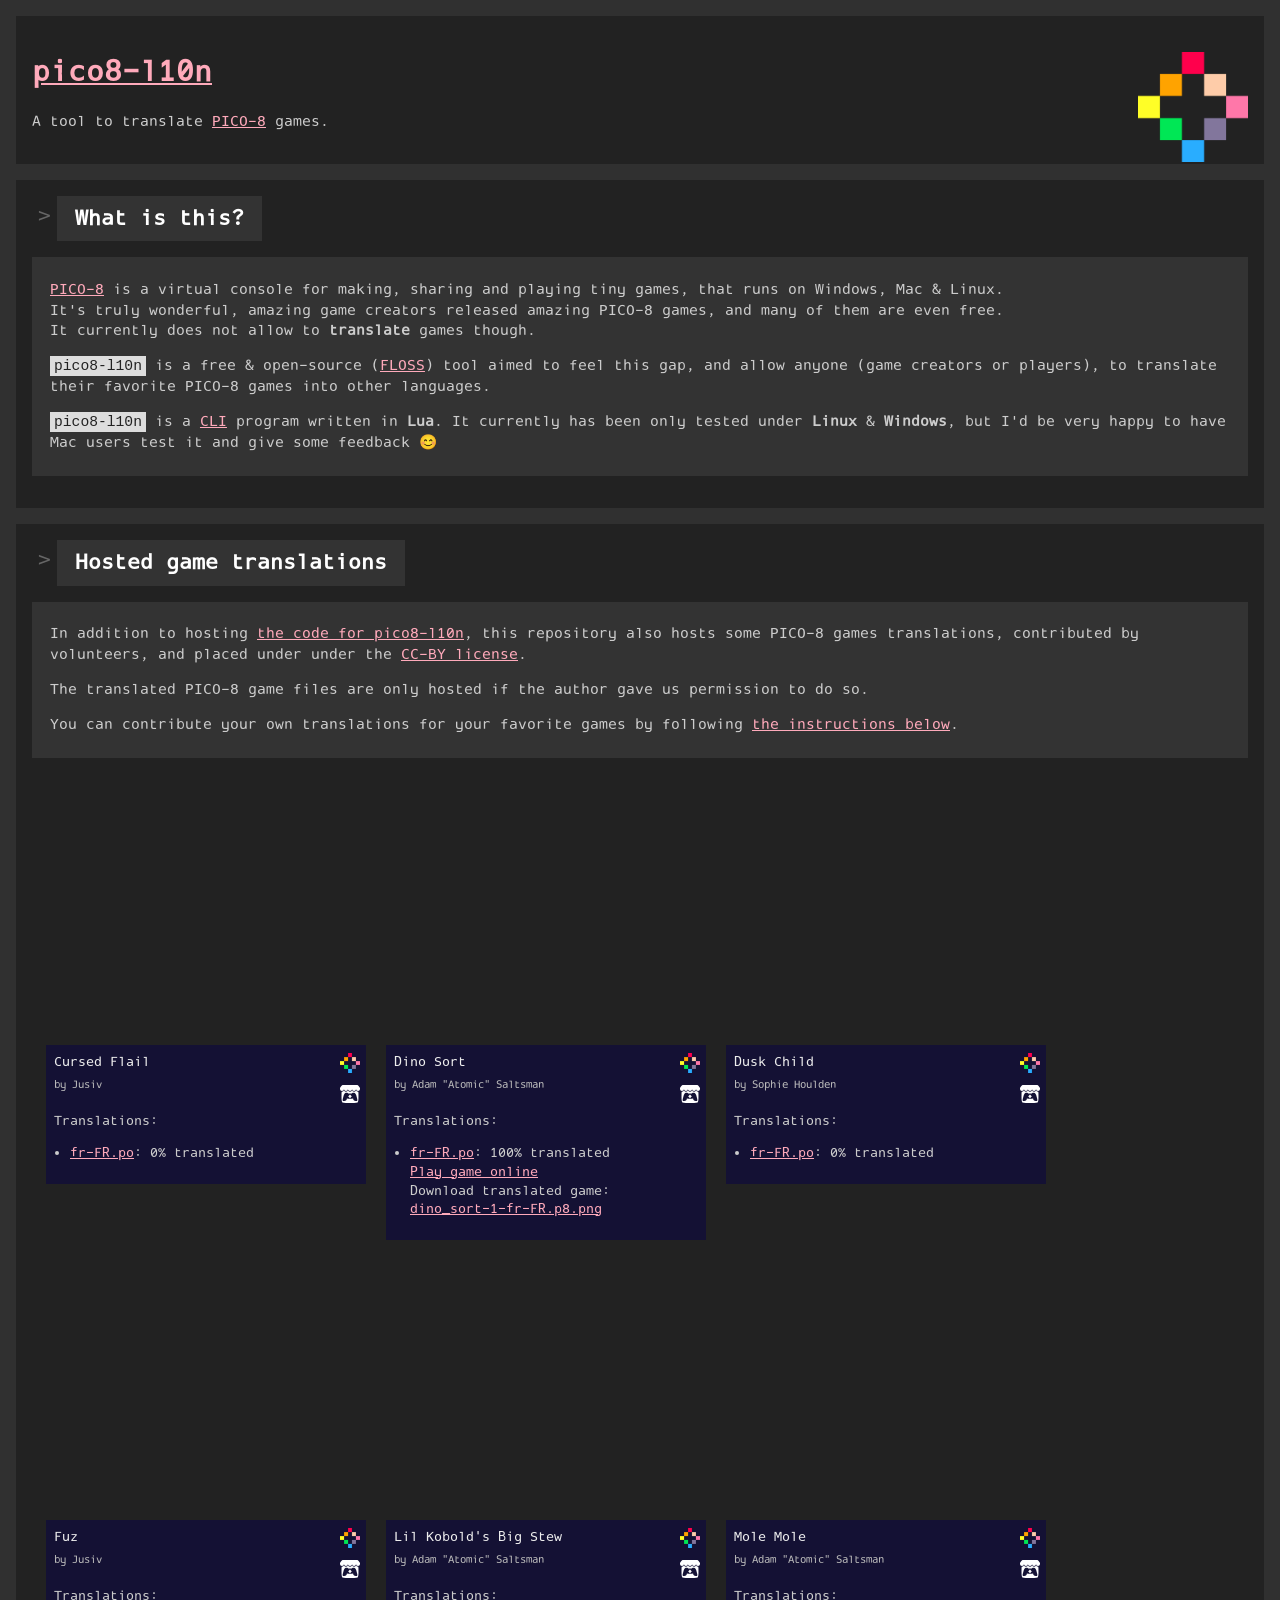
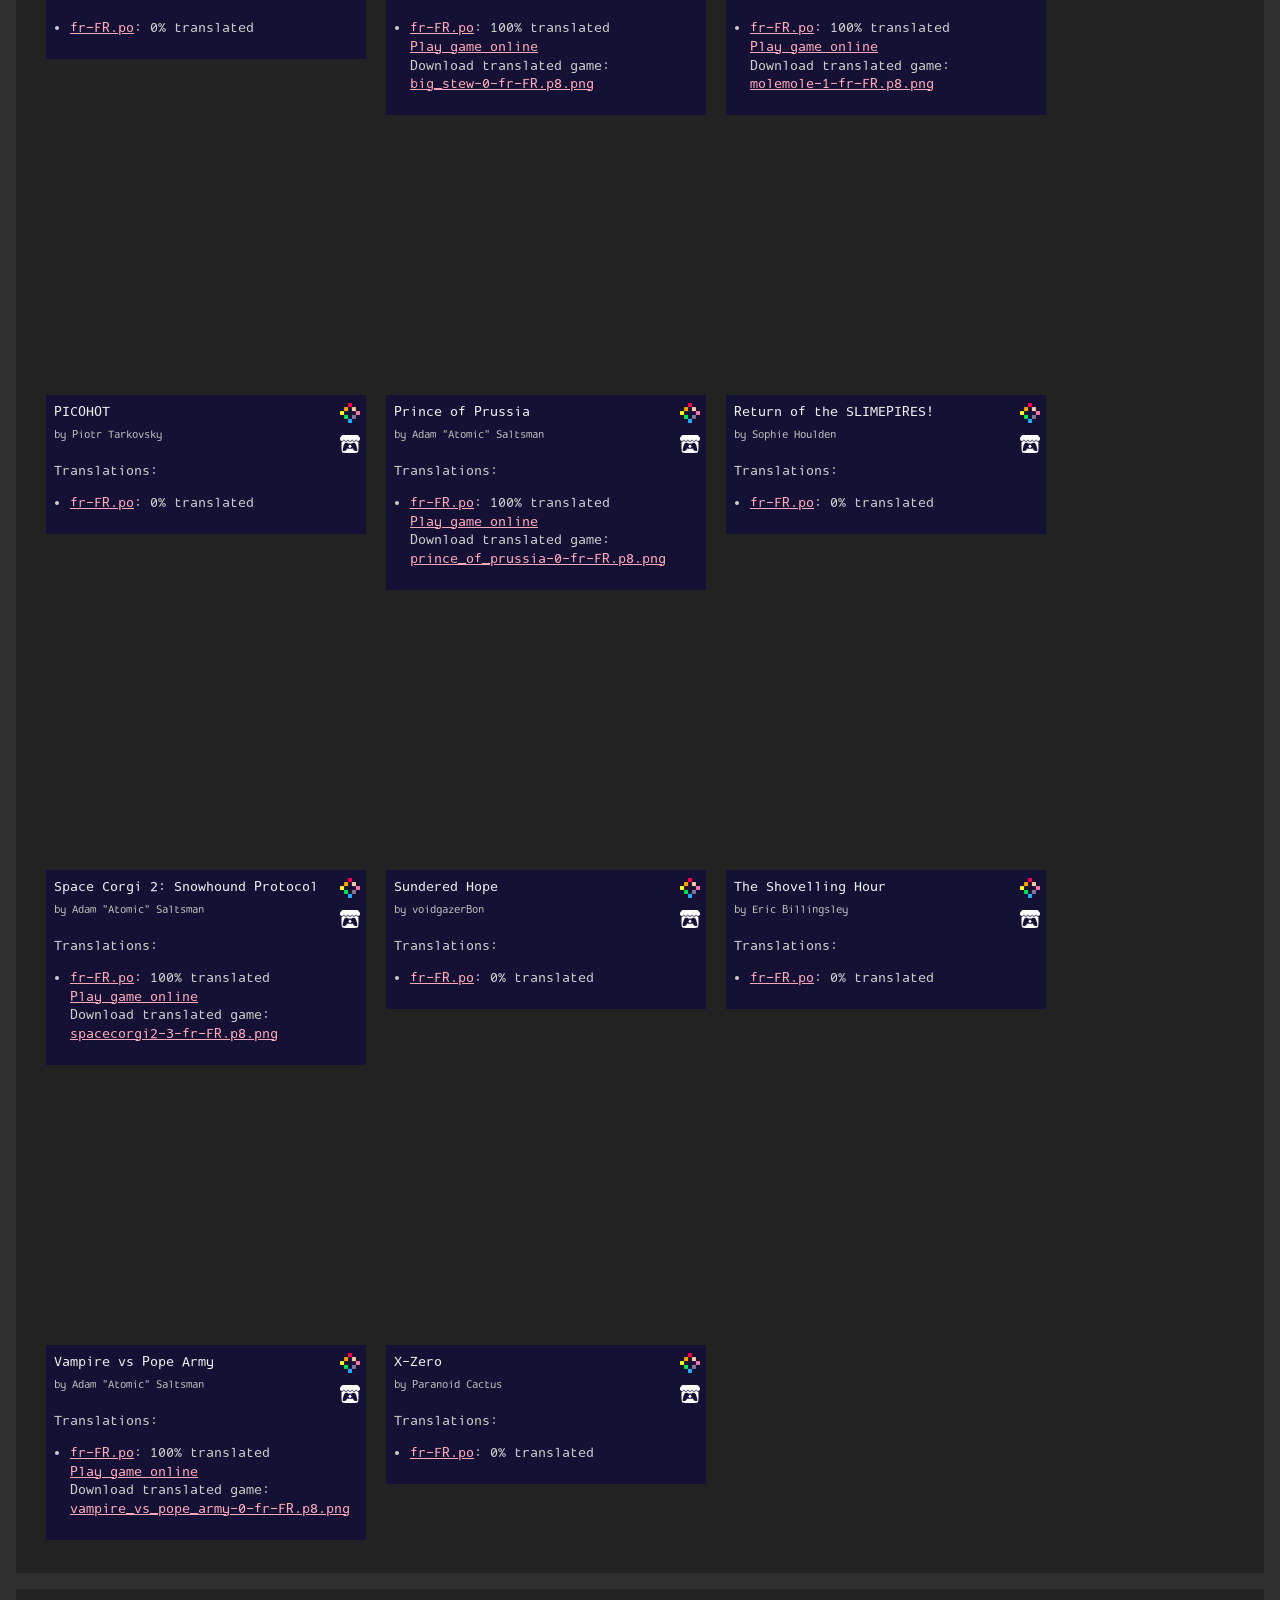
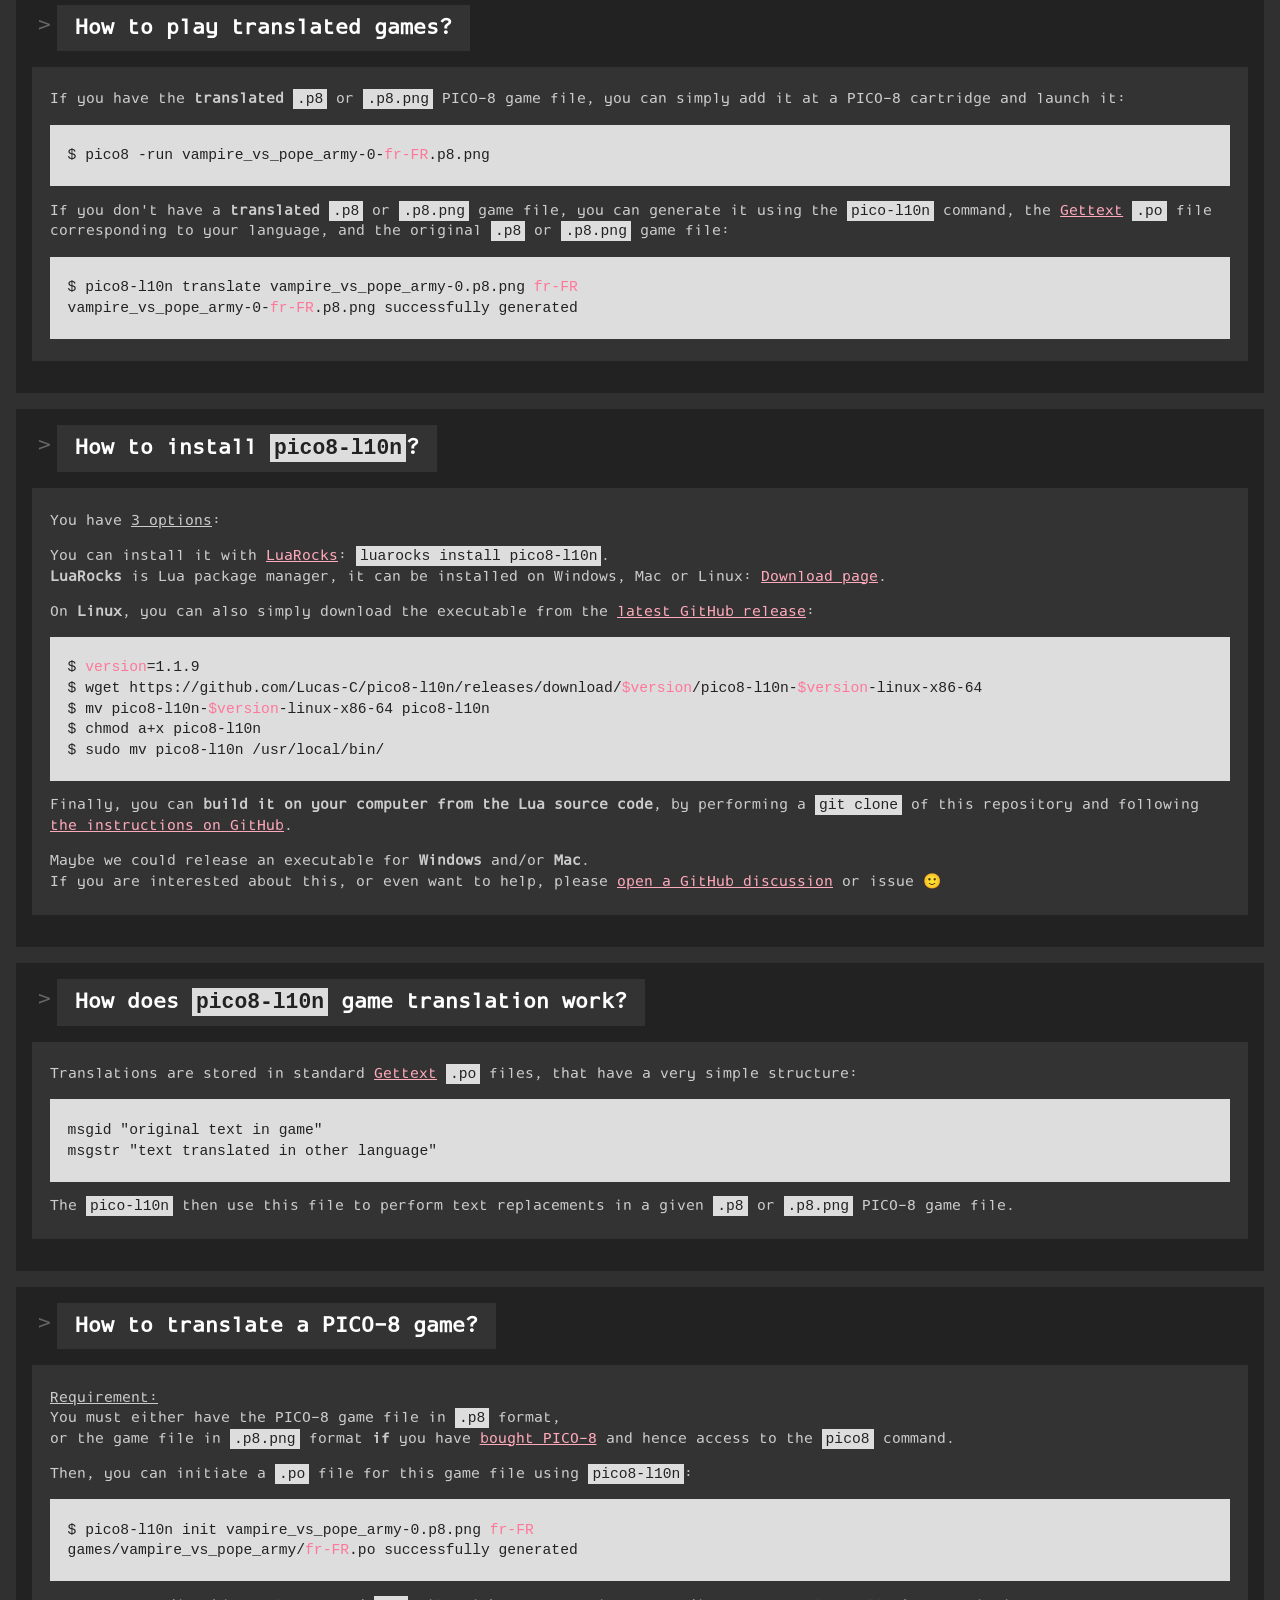
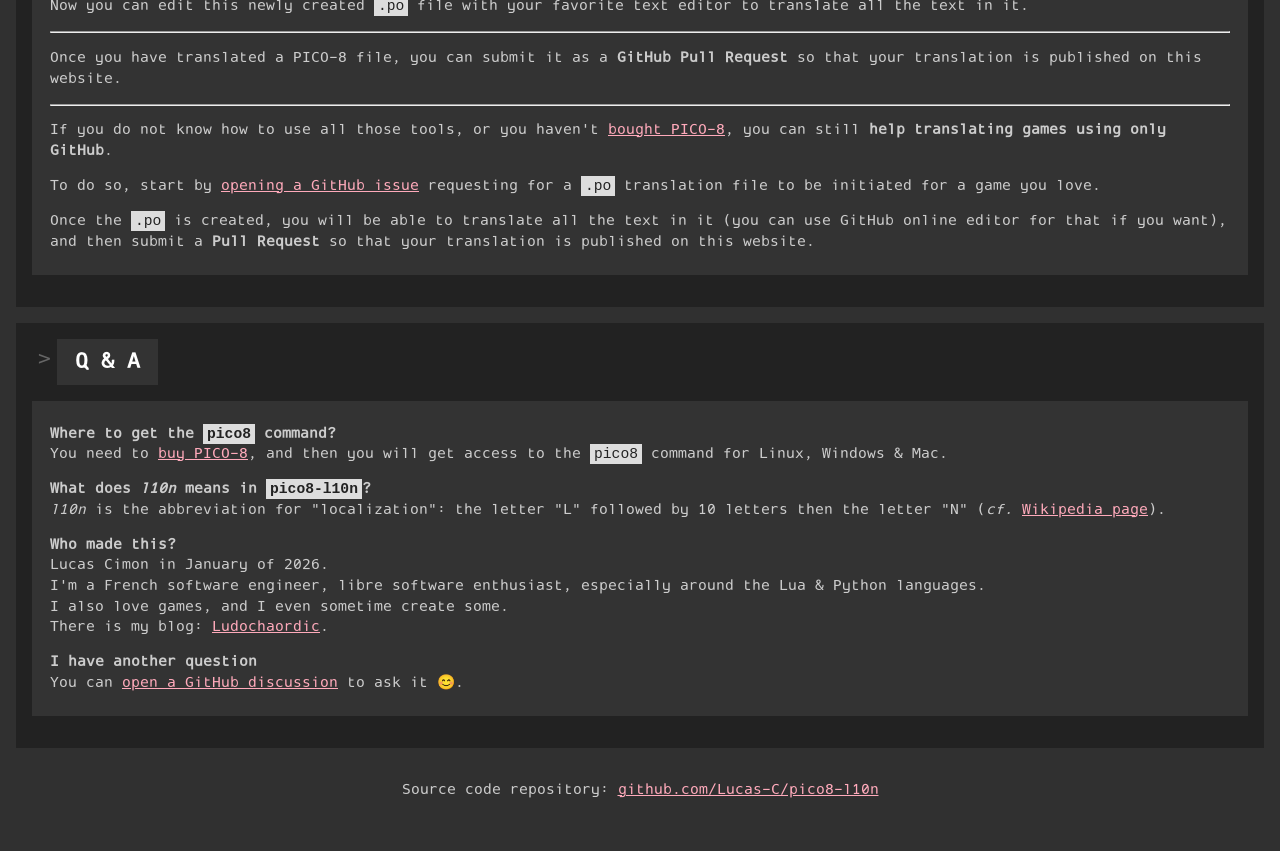
==== commit eaac07bd: "deploy: 6918e5ea59f5b024f89a375b69cbf62adcbe879a" ====
--- a/index.html
+++ b/index.html
@@ -37,7 +37,7 @@
   <section>
     <div class="breadcrumb">
       <div class="breadcrumb-separator"> &gt; </div>
-      <h2 class="breadcrumb-tag text">Hosted game translations</h2>
+      <h2 class="breadcrumb-tag text" id="hosted-game-translations">Hosted game translations</h2>
     </div>
     <div class="text">
       <p>
@@ -56,7 +56,7 @@
     <div class="grid">
       <div class="game-card">
         <a href="https:&#47;&#47;www.lexaloffle.com&#47;bbs&#47;?pid=93435">
-          <div class="cartridge-img" style="background-image: url('https://www.lexaloffle.com/bbs/thumbs/pico8_cursedflail-0.png')">
+          <div class="cartridge-img" style="background-image: url('https://www.lexaloffle.com/bbs/thumbs/pico8_jusiv_cursedflail-0.png')">
           </div>
         </a>
         <div class="cartridge-info">
@@ -126,7 +126,7 @@
       </div>
       <div class="game-card">
         <a href="https:&#47;&#47;www.lexaloffle.com&#47;bbs&#47;?pid=12682">
-          <div class="cartridge-img" style="background-image: url('https://www.lexaloffle.com/bbs/thumbs/pico8_dusk-child-0.png')">
+          <div class="cartridge-img" style="background-image: url('https://www.lexaloffle.com/bbs/thumbs/pico39705.png')">
           </div>
         </a>
         <div class="cartridge-info">
@@ -160,7 +160,7 @@
       </div>
       <div class="game-card">
         <a href="https:&#47;&#47;www.lexaloffle.com&#47;bbs&#47;?tid=34188">
-          <div class="cartridge-img" style="background-image: url('https://www.lexaloffle.com/bbs/thumbs/pico8_fuz-0.png')">
+          <div class="cartridge-img" style="background-image: url('https://www.lexaloffle.com/bbs/thumbs/pico8_fuz_v1-0.png')">
           </div>
         </a>
         <div class="cartridge-info">
@@ -185,7 +185,7 @@
             Translations:
             <ul>
               <li>
-                <a href="https://github.com/Lucas-C/pico8-l10n/blob/main/games/fuz/fr-FR.po">fr-FR.po</a>:
+                <a href="https://github.com/Lucas-C/pico8-l10n/blob/main/games/fuz_v1/fr-FR.po">fr-FR.po</a>:
                 0% translated
               </li>
             </ul>
@@ -336,7 +336,7 @@
       </div>
       <div class="game-card">
         <a href="https:&#47;&#47;www.lexaloffle.com&#47;bbs&#47;?tid=47392">
-          <div class="cartridge-img" style="background-image: url('https://www.lexaloffle.com/bbs/thumbs/pico8_rotslimepires-0.png')">
+          <div class="cartridge-img" style="background-image: url('https://www.lexaloffle.com/bbs/thumbs/pico8_rotslimepires_1_1-0.png')">
           </div>
         </a>
         <div class="cartridge-info">
@@ -361,7 +361,7 @@
             Translations:
             <ul>
               <li>
-                <a href="https://github.com/Lucas-C/pico8-l10n/blob/main/games/rotslimepires/fr-FR.po">fr-FR.po</a>:
+                <a href="https://github.com/Lucas-C/pico8-l10n/blob/main/games/rotslimepires_1_1/fr-FR.po">fr-FR.po</a>:
                 0% translated
               </li>
             </ul>
@@ -399,6 +399,74 @@
                 100% translated
                 <br><a href="./spacecorgi2/spacecorgi2-3-fr-FR.html">Play game online</a>
                 <br>Download translated game:<br><a href="./spacecorgi2/spacecorgi2-3-fr-FR.p8.png">spacecorgi2-3-fr-FR.p8.png</a>
+              </li>
+            </ul>
+          </div>
+        </div>
+      </div>
+      <div class="game-card">
+        <a href="https:&#47;&#47;www.lexaloffle.com&#47;bbs&#47;?tid=154276">
+          <div class="cartridge-img" style="background-image: url('https://www.lexaloffle.com/bbs/thumbs/pico8_sundered_hope-0.png')">
+          </div>
+        </a>
+        <div class="cartridge-info">
+          <div class="cartridge-right-column">
+            <a class="website-link" href="https:&#47;&#47;www.lexaloffle.com&#47;bbs&#47;?tid=154276">
+              <img alt="PICO-8 icon" width="20" height="20" src="icon-pico8.png">
+            </a>
+            <a class="website-link" href="https:&#47;&#47;voidgazerbon.itch.io&#47;sundered-hope">
+              <img alt="itch.io icon" width="20" height="20" src="icon-itchio-white.svg">
+            </a>
+          </div>
+          <div class="cartridge-label">
+            <a class="game-name" href="https:&#47;&#47;www.lexaloffle.com&#47;bbs&#47;?tid=154276">
+              Sundered Hope
+            </a>
+            <a class="game-author-link" href="https://www.lexaloffle.com/bbs/?uid=79679.0&mode=carts">
+				      <span class="game-author">by voidgazerBon</span>
+            </a>
+          </div>
+          <br>
+          <div class="cartridge-label">
+            Translations:
+            <ul>
+              <li>
+                <a href="https://github.com/Lucas-C/pico8-l10n/blob/main/games/sundered_hope/fr-FR.po">fr-FR.po</a>:
+                0% translated
+              </li>
+            </ul>
+          </div>
+        </div>
+      </div>
+      <div class="game-card">
+        <a href="https:&#47;&#47;www.lexaloffle.com&#47;bbs&#47;?tid=154260">
+          <div class="cartridge-img" style="background-image: url('https://www.lexaloffle.com/bbs/thumbs/pico8_theshovellinghour-0.png')">
+          </div>
+        </a>
+        <div class="cartridge-info">
+          <div class="cartridge-right-column">
+            <a class="website-link" href="https:&#47;&#47;www.lexaloffle.com&#47;bbs&#47;?tid=154260">
+              <img alt="PICO-8 icon" width="20" height="20" src="icon-pico8.png">
+            </a>
+            <a class="website-link" href="https:&#47;&#47;sparsegamedev.itch.io&#47;the-shovelling-hour">
+              <img alt="itch.io icon" width="20" height="20" src="icon-itchio-white.svg">
+            </a>
+          </div>
+          <div class="cartridge-label">
+            <a class="game-name" href="https:&#47;&#47;www.lexaloffle.com&#47;bbs&#47;?tid=154260">
+              The Shovelling Hour
+            </a>
+            <a class="game-author-link" href="https://www.lexaloffle.com/bbs/?uid=68442.0&mode=carts">
+				      <span class="game-author">by Eric Billingsley</span>
+            </a>
+          </div>
+          <br>
+          <div class="cartridge-label">
+            Translations:
+            <ul>
+              <li>
+                <a href="https://github.com/Lucas-C/pico8-l10n/blob/main/games/theshovellinghour/fr-FR.po">fr-FR.po</a>:
+                0% translated
               </li>
             </ul>
           </div>
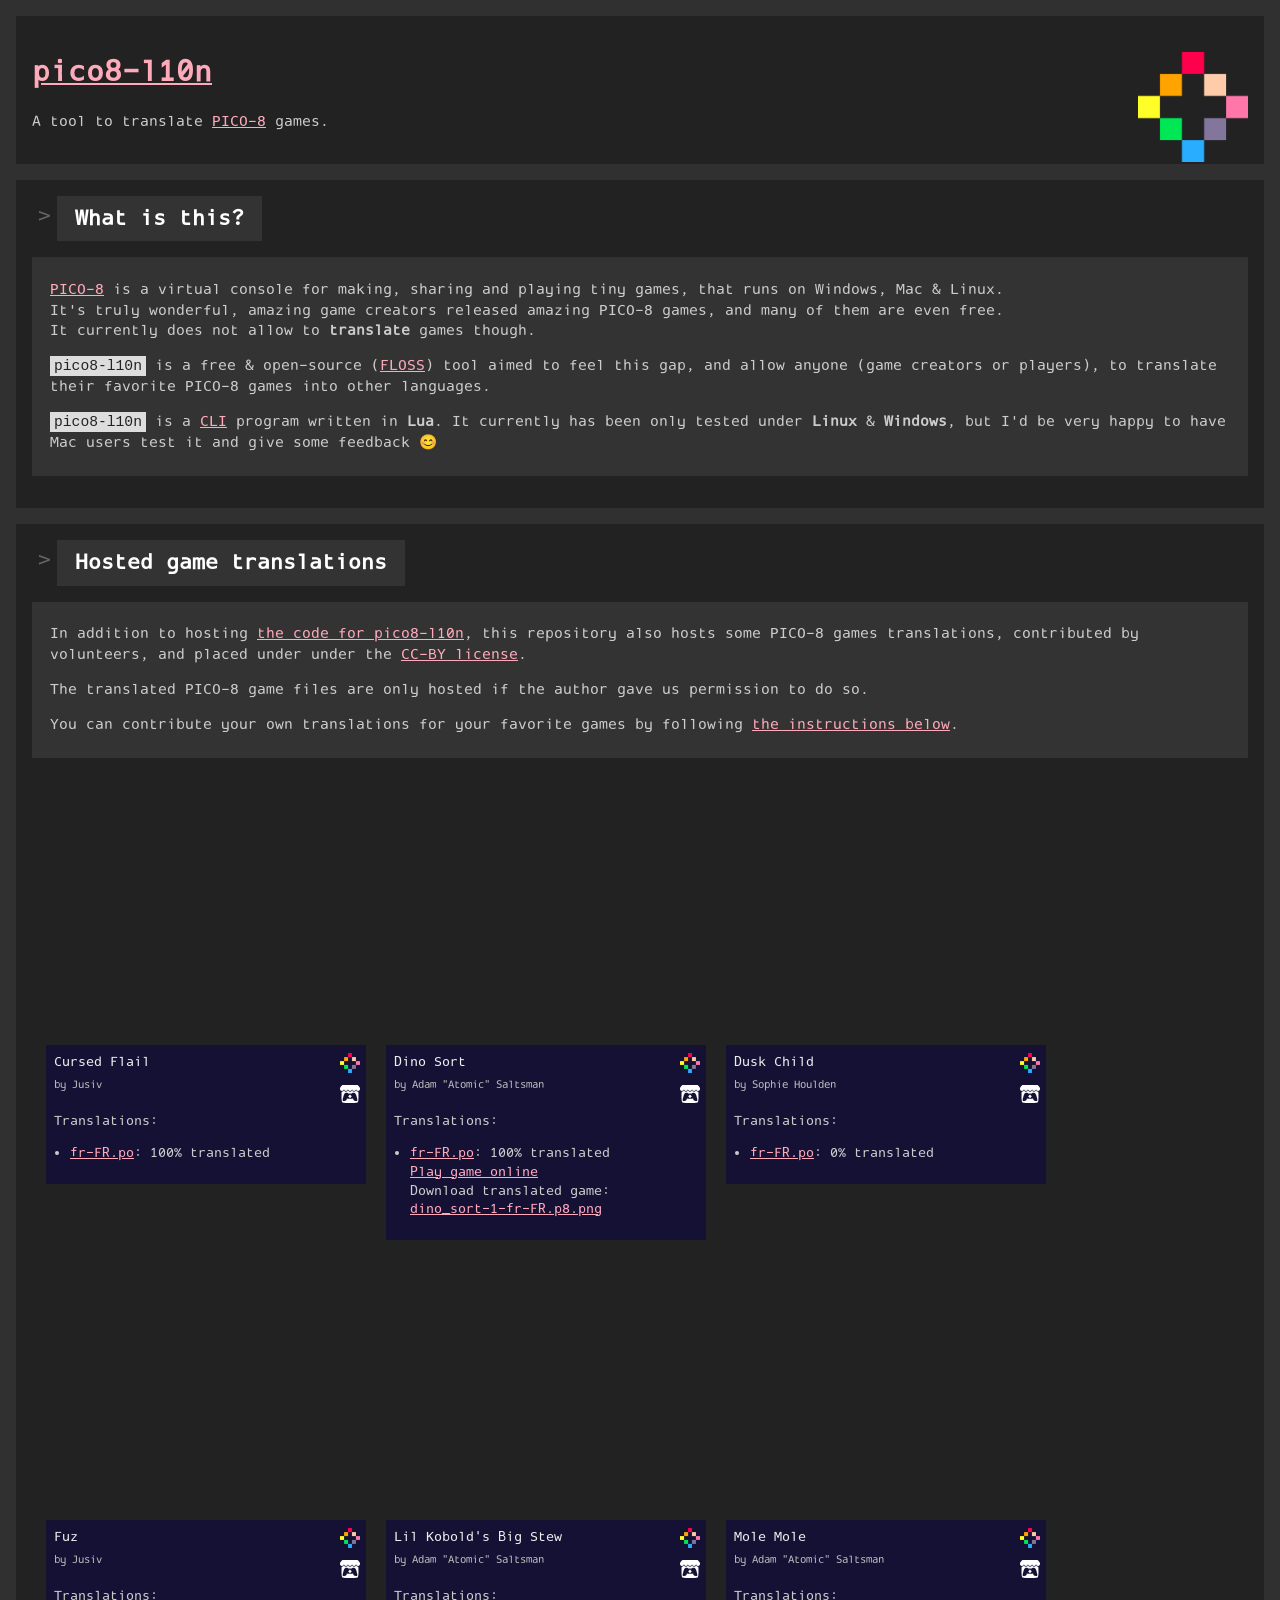
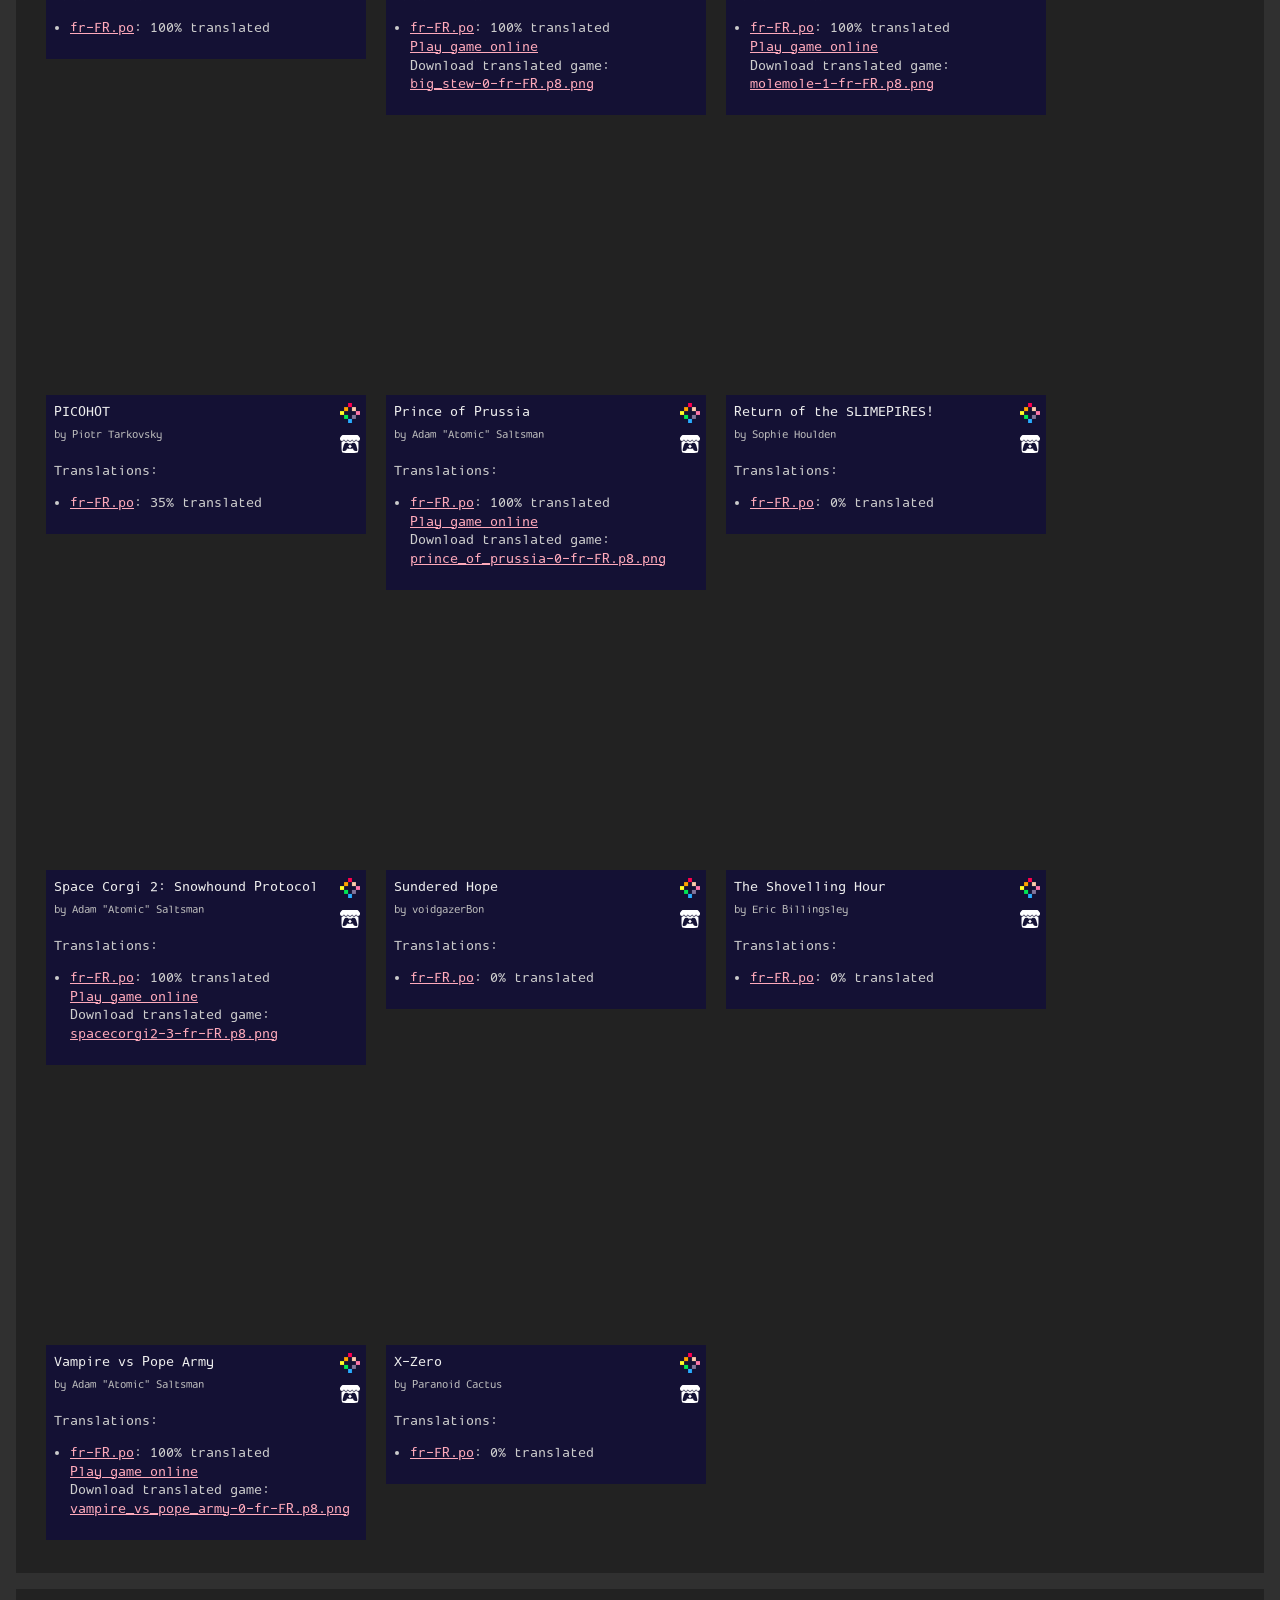
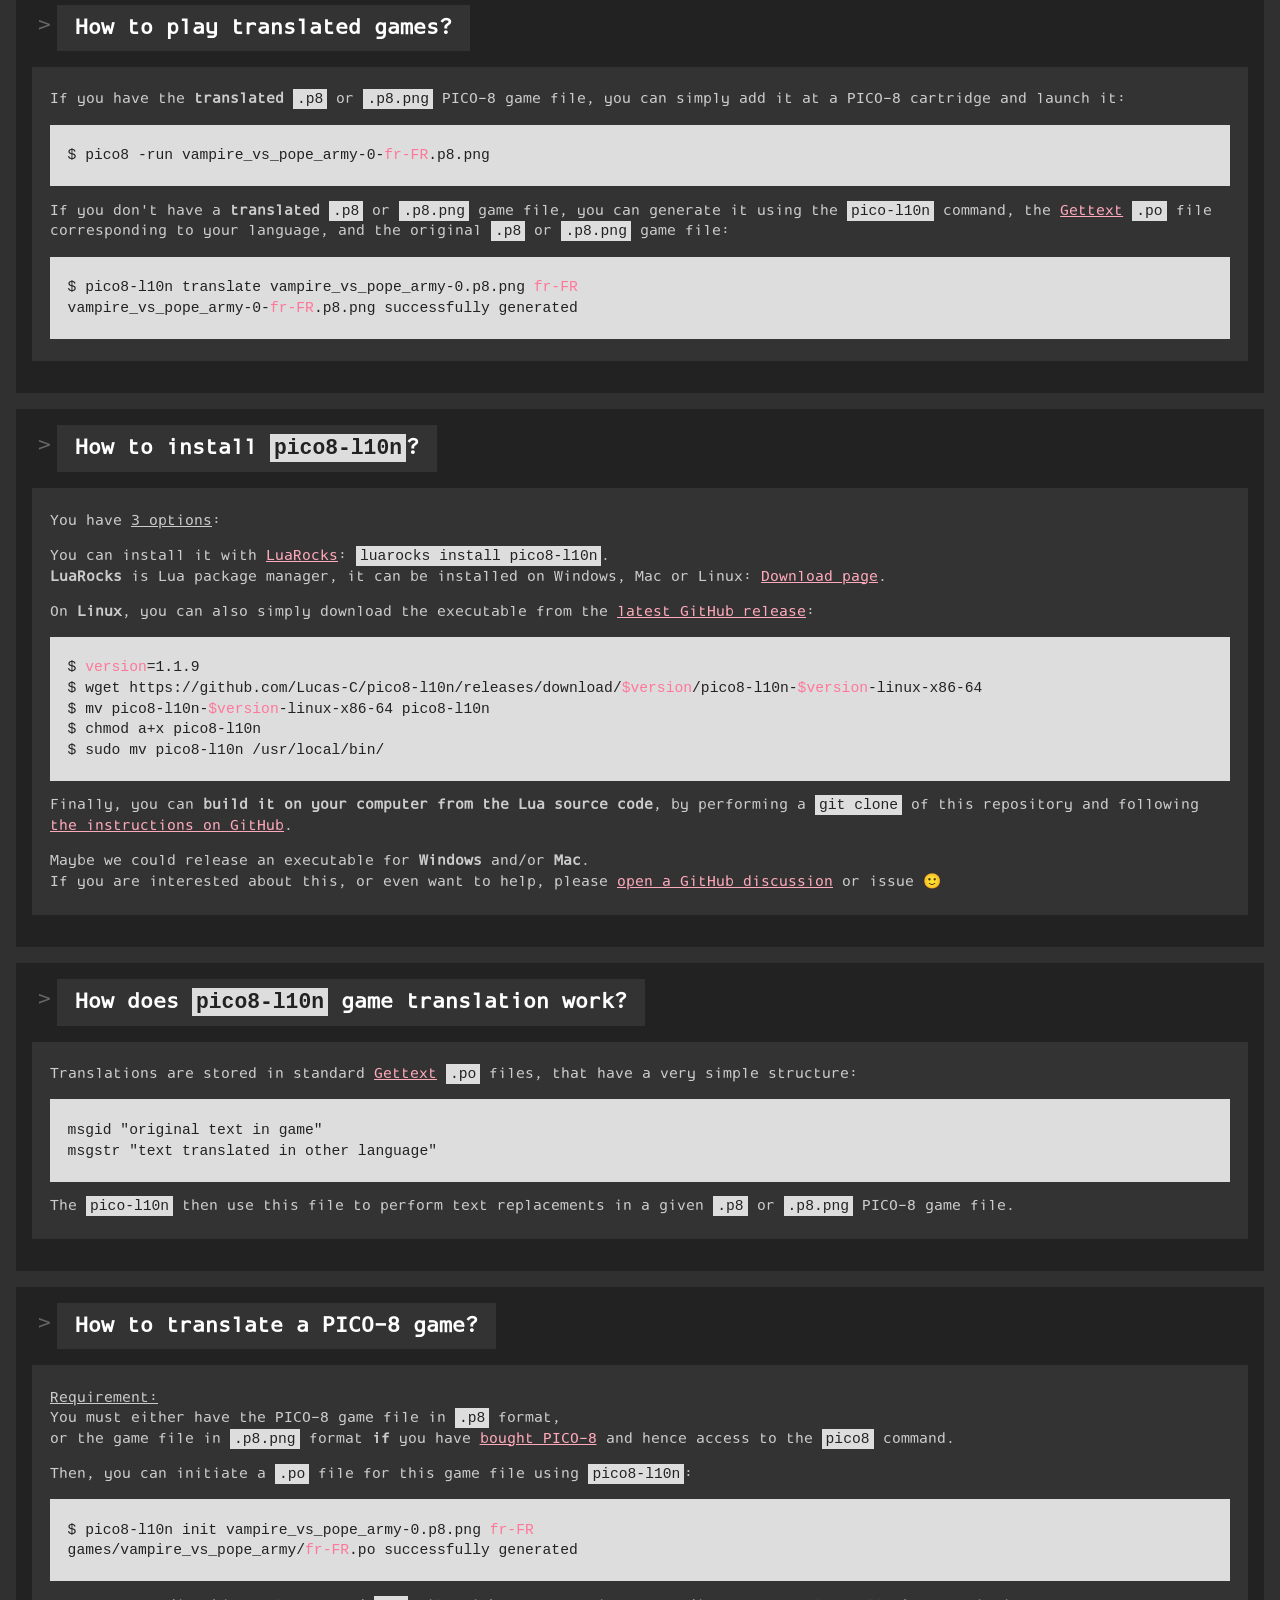
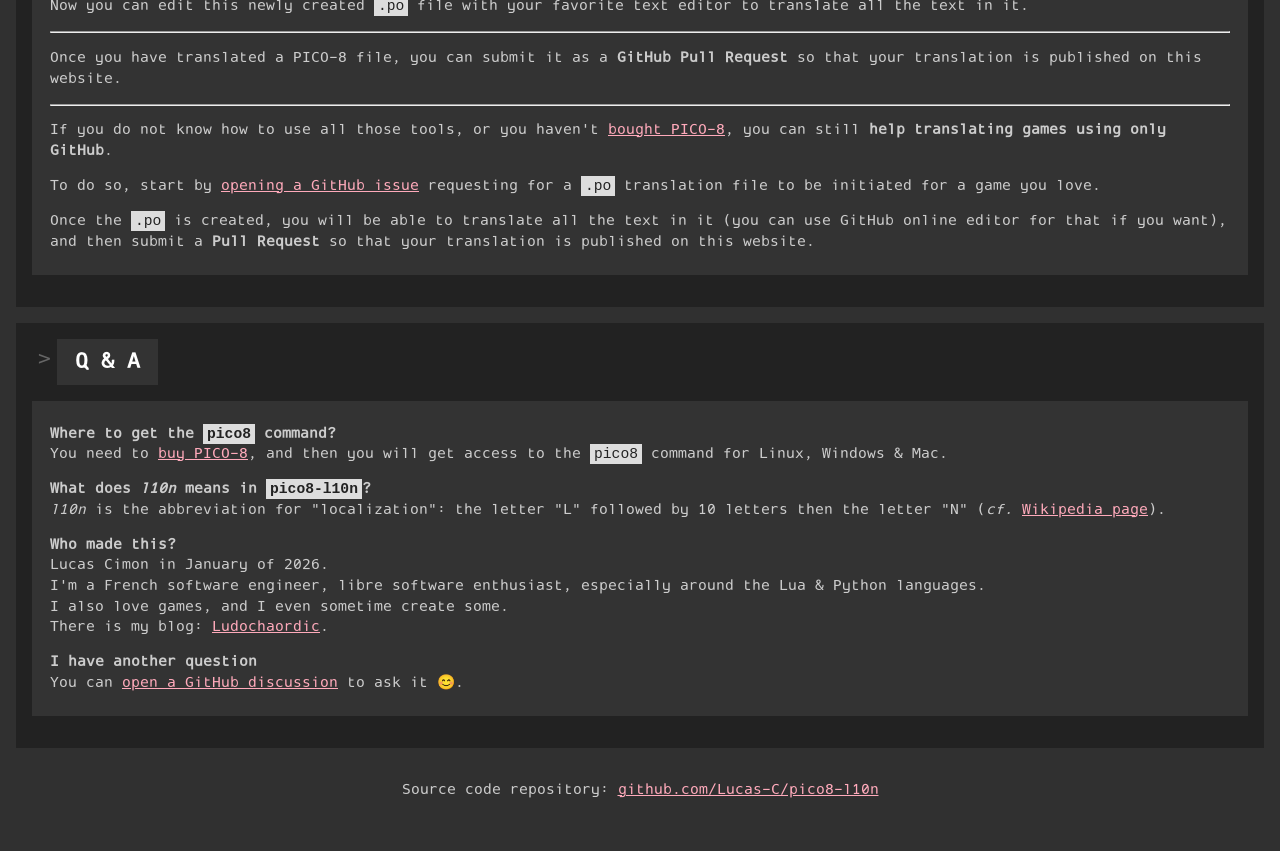
==== commit 64b0238c: "deploy: 33c0a330652606c420c446f256e08f7d7d19a501" ====
--- a/index.html
+++ b/index.html
@@ -82,7 +82,7 @@
             <ul>
               <li>
                 <a href="https://github.com/Lucas-C/pico8-l10n/blob/main/games/cursedflail/fr-FR.po">fr-FR.po</a>:
-                0% translated
+                100% translated
               </li>
             </ul>
           </div>
@@ -186,7 +186,7 @@
             <ul>
               <li>
                 <a href="https://github.com/Lucas-C/pico8-l10n/blob/main/games/fuz_v1/fr-FR.po">fr-FR.po</a>:
-                0% translated
+                100% translated
               </li>
             </ul>
           </div>
@@ -292,7 +292,7 @@
             <ul>
               <li>
                 <a href="https://github.com/Lucas-C/pico8-l10n/blob/main/games/picohot/fr-FR.po">fr-FR.po</a>:
-                0% translated
+                35% translated
               </li>
             </ul>
           </div>
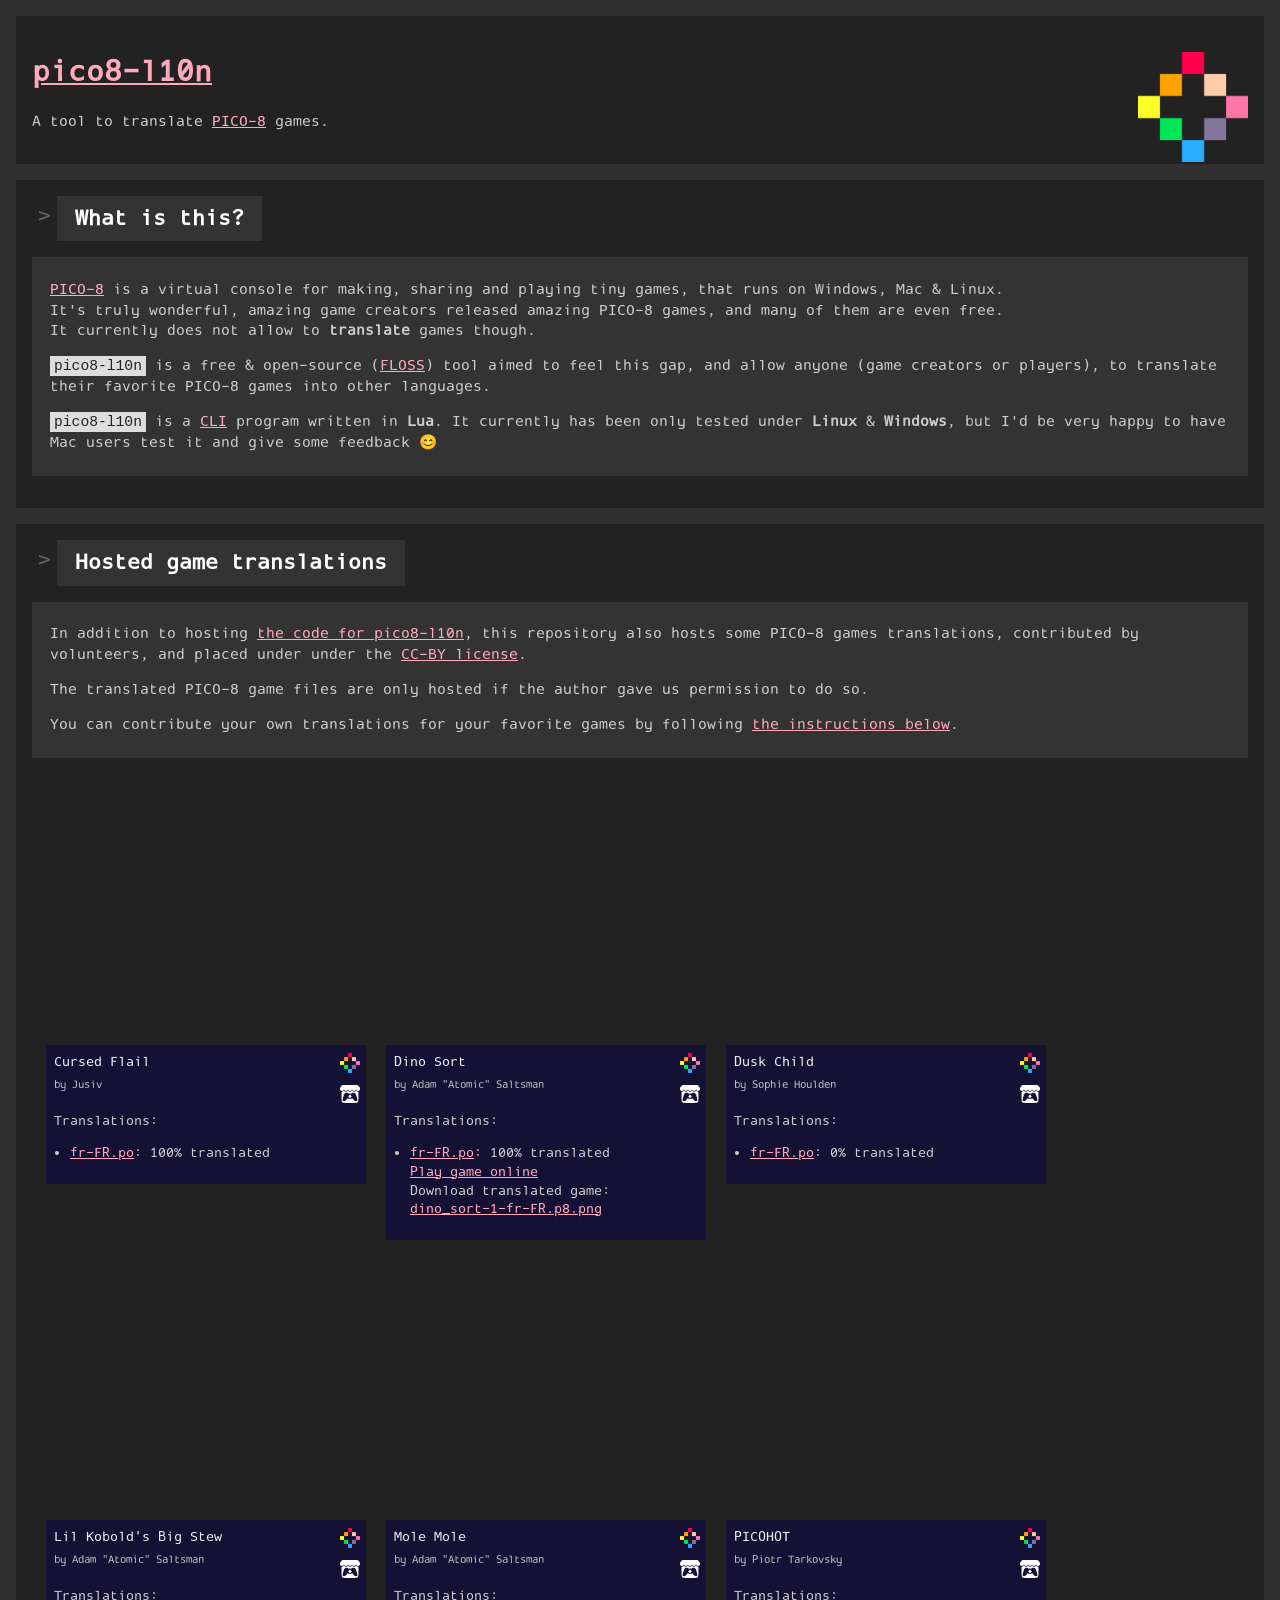
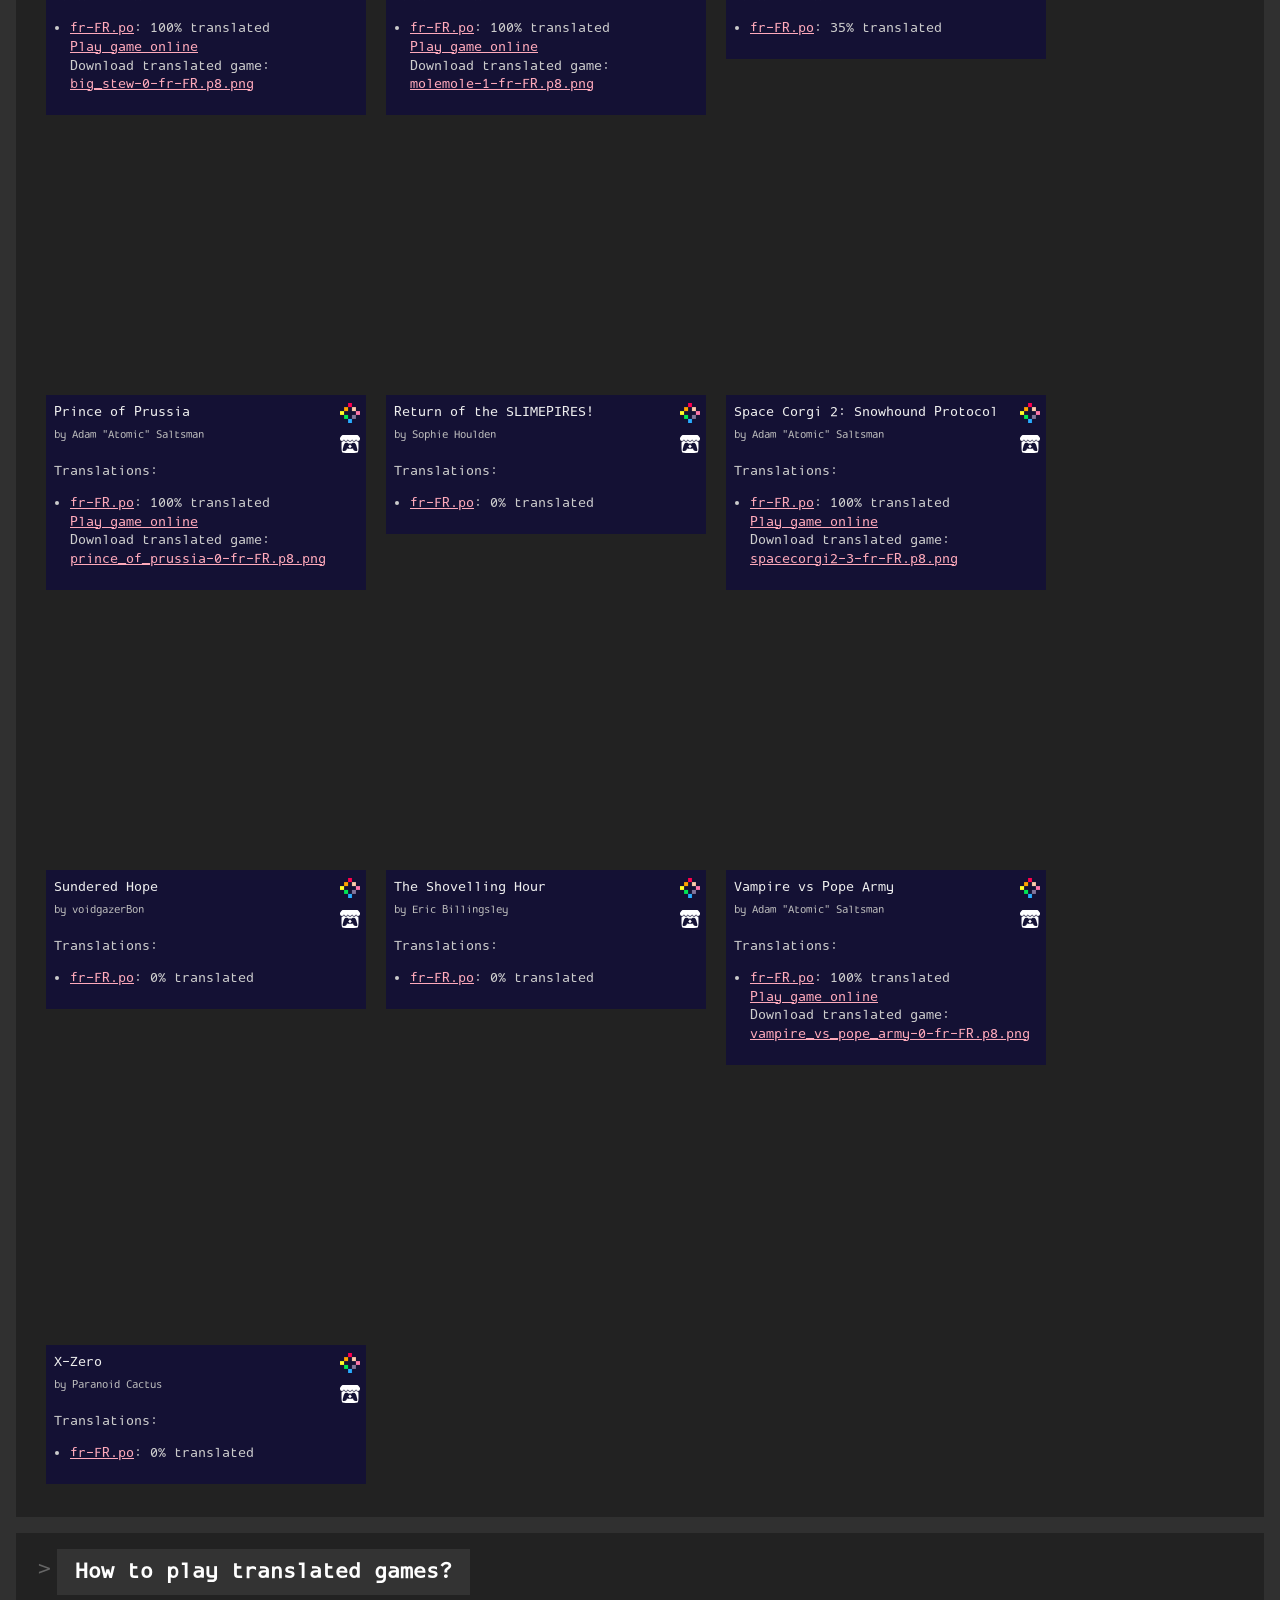
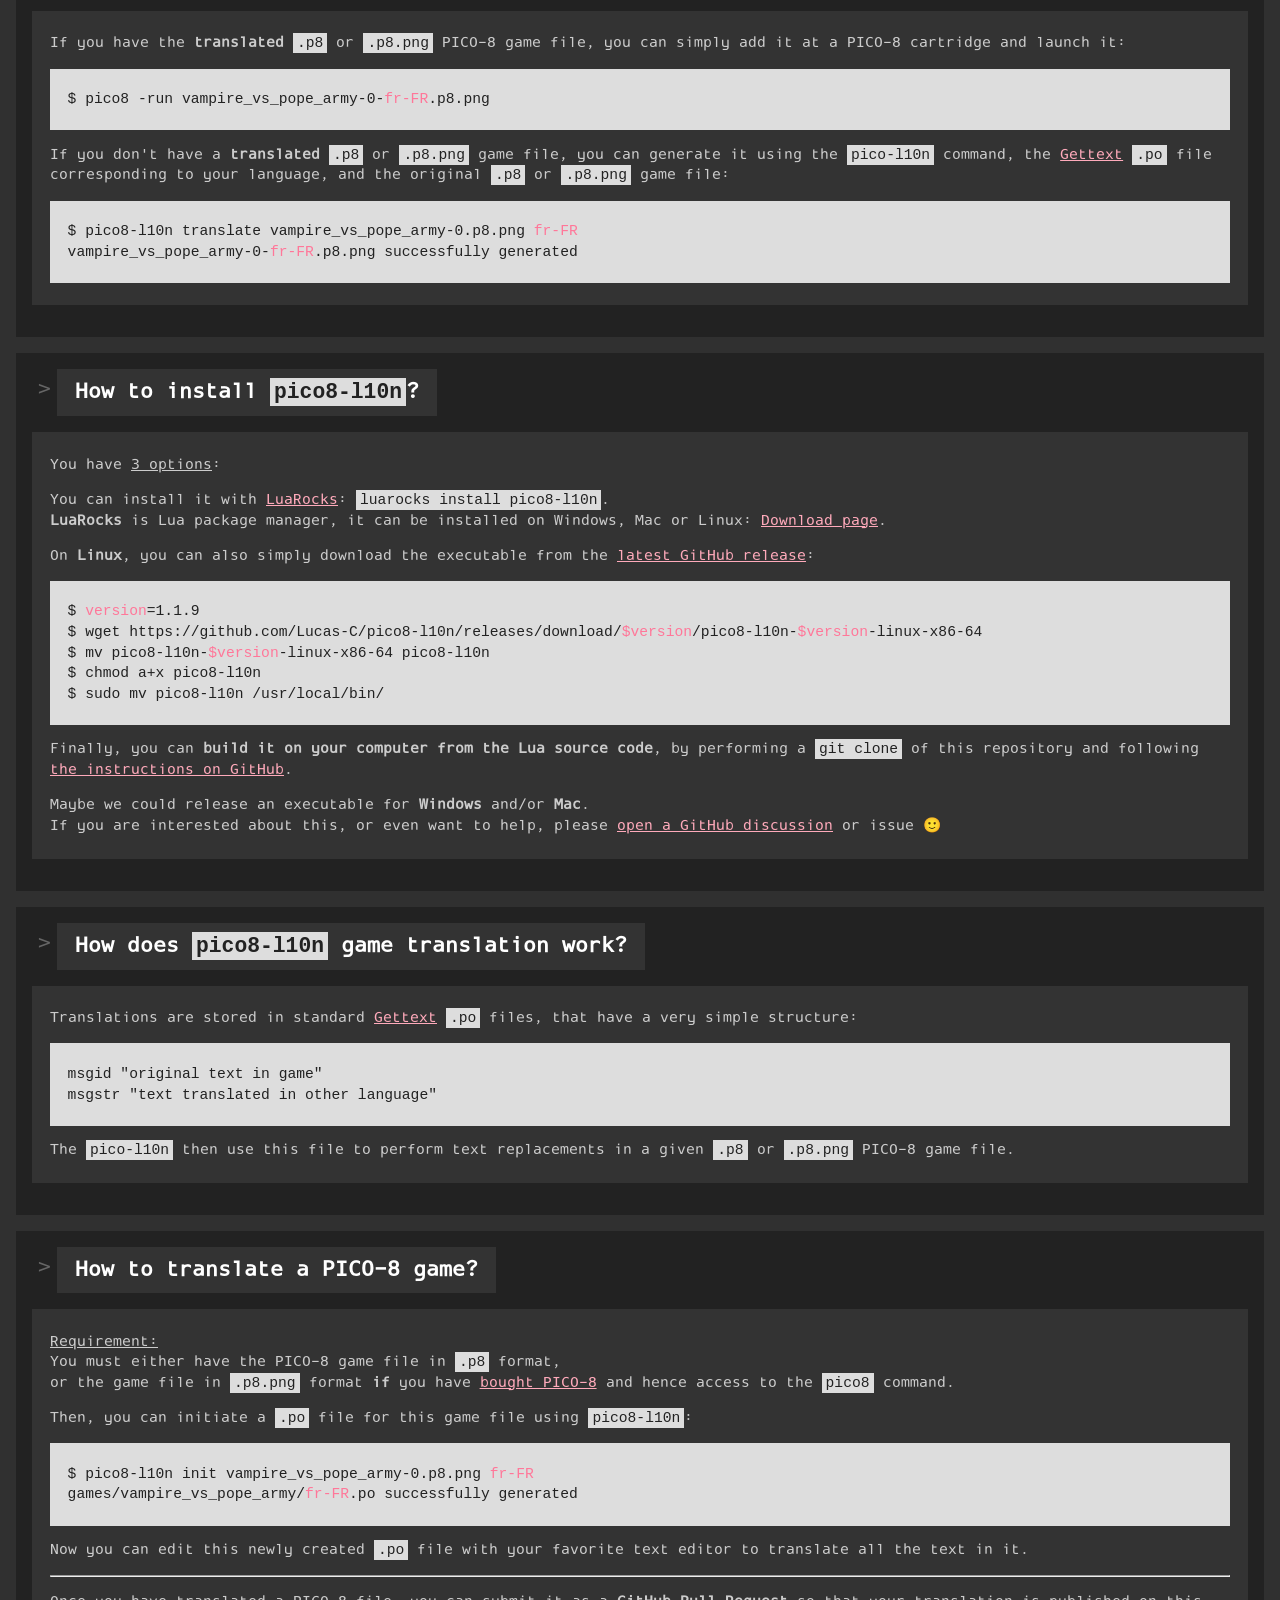
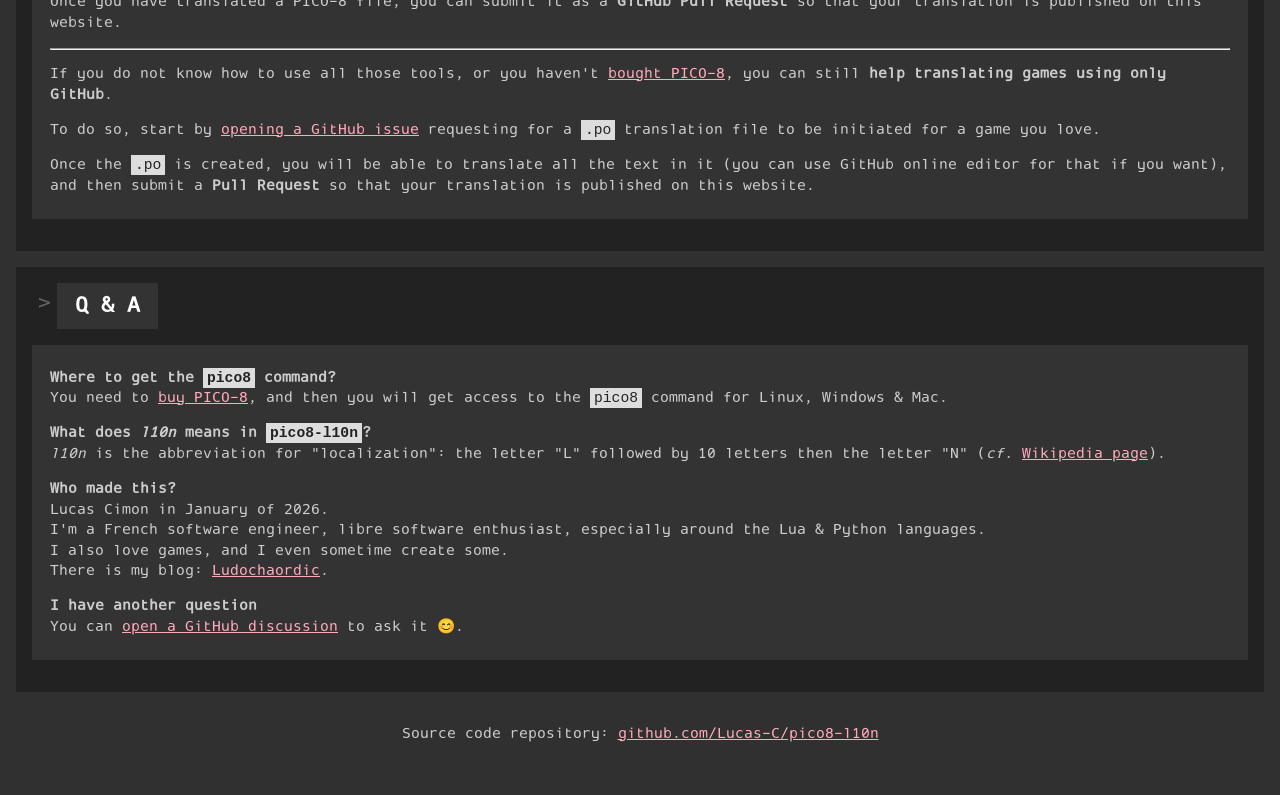
==== commit 8e050d29: "deploy: ed2f2ae9a25c0ef01f4f1883ad3fc5ed290fb6a7" ====
--- a/index.html
+++ b/index.html
@@ -159,40 +159,6 @@
         </div>
       </div>
       <div class="game-card">
-        <a href="https:&#47;&#47;www.lexaloffle.com&#47;bbs&#47;?tid=34188">
-          <div class="cartridge-img" style="background-image: url('https://www.lexaloffle.com/bbs/thumbs/pico8_fuz_v1-0.png')">
-          </div>
-        </a>
-        <div class="cartridge-info">
-          <div class="cartridge-right-column">
-            <a class="website-link" href="https:&#47;&#47;www.lexaloffle.com&#47;bbs&#47;?tid=34188">
-              <img alt="PICO-8 icon" width="20" height="20" src="icon-pico8.png">
-            </a>
-            <a class="website-link" href="https:&#47;&#47;jusiv.itch.io&#47;fuz">
-              <img alt="itch.io icon" width="20" height="20" src="icon-itchio-white.svg">
-            </a>
-          </div>
-          <div class="cartridge-label">
-            <a class="game-name" href="https:&#47;&#47;www.lexaloffle.com&#47;bbs&#47;?tid=34188">
-              Fuz
-            </a>
-            <a class="game-author-link" href="https://www.lexaloffle.com/bbs/?uid=24585.0&mode=carts">
-				      <span class="game-author">by Jusiv</span>
-            </a>
-          </div>
-          <br>
-          <div class="cartridge-label">
-            Translations:
-            <ul>
-              <li>
-                <a href="https://github.com/Lucas-C/pico8-l10n/blob/main/games/fuz_v1/fr-FR.po">fr-FR.po</a>:
-                100% translated
-              </li>
-            </ul>
-          </div>
-        </div>
-      </div>
-      <div class="game-card">
         <a href="https:&#47;&#47;www.lexaloffle.com&#47;bbs&#47;?pid=176646">
           <div class="cartridge-img" style="background-image: url('https://www.lexaloffle.com/bbs/thumbs/pico8_big_stew-0.png')">
           </div>
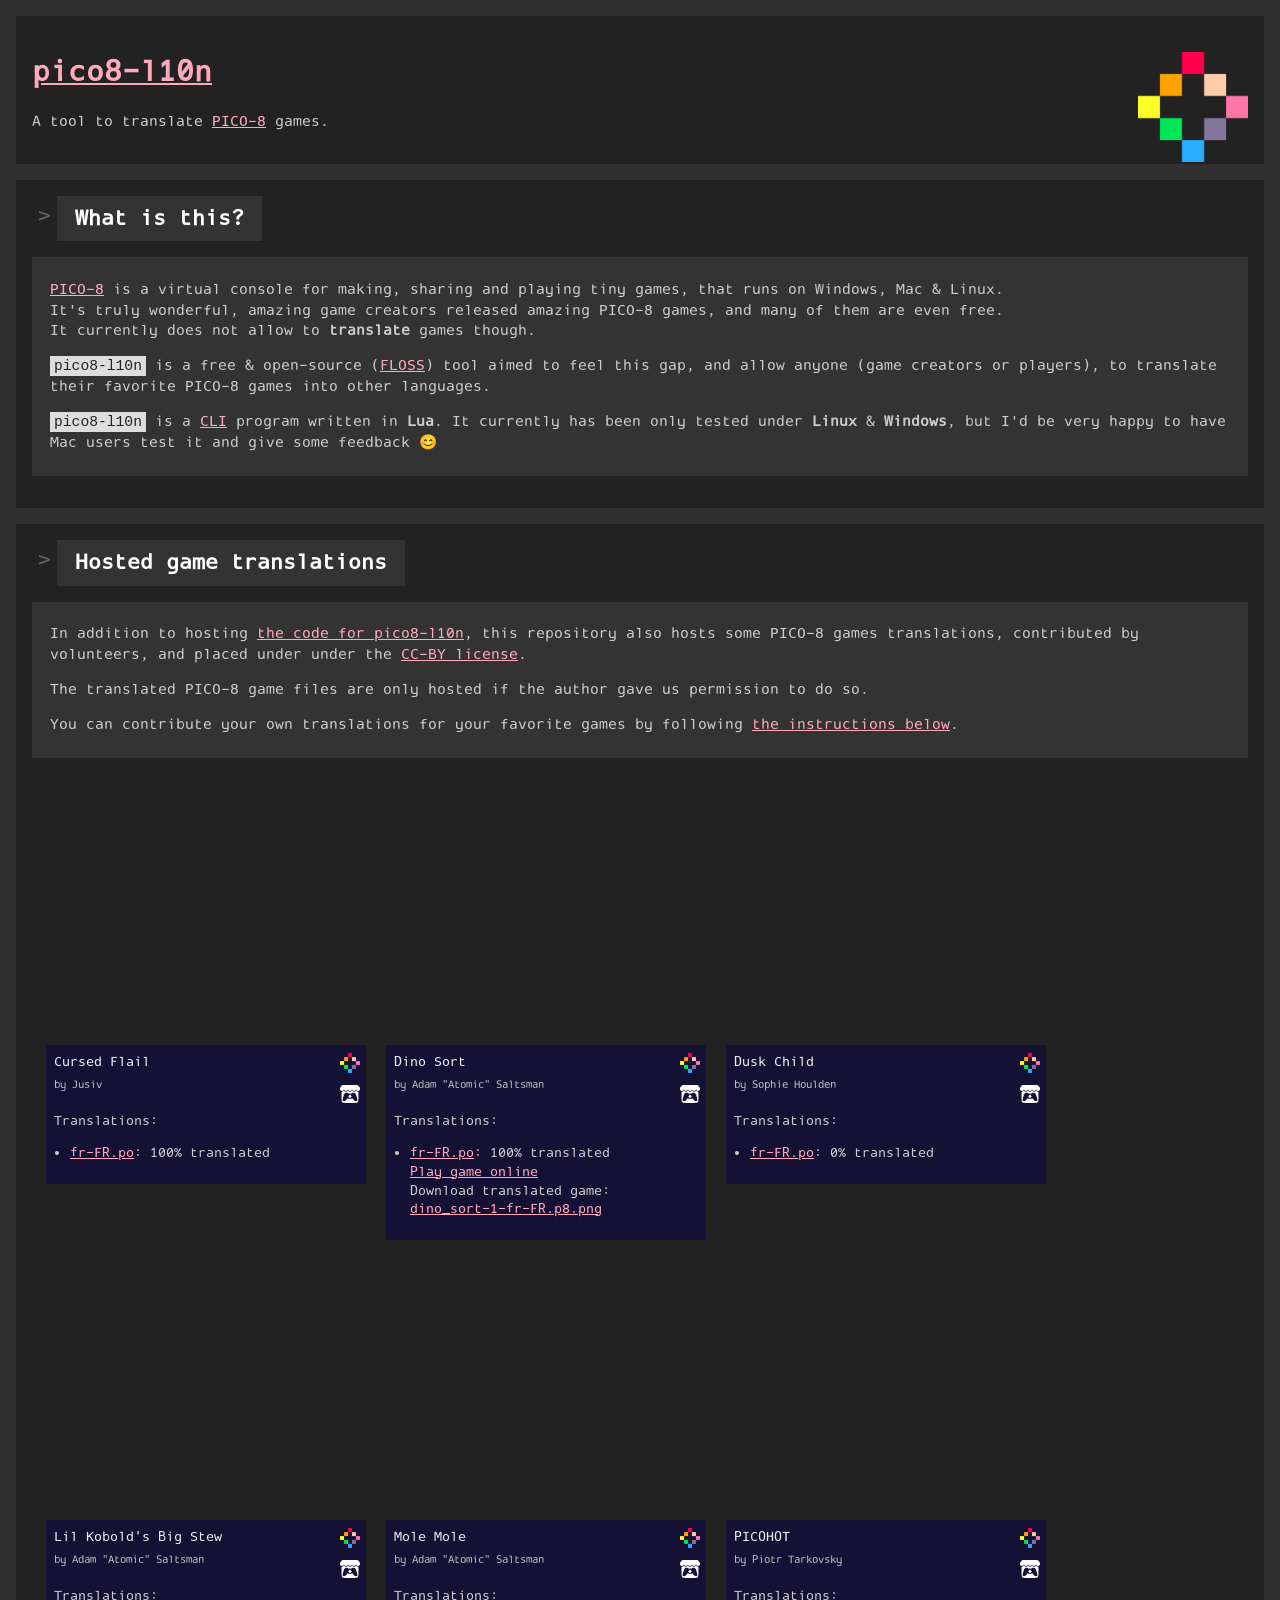
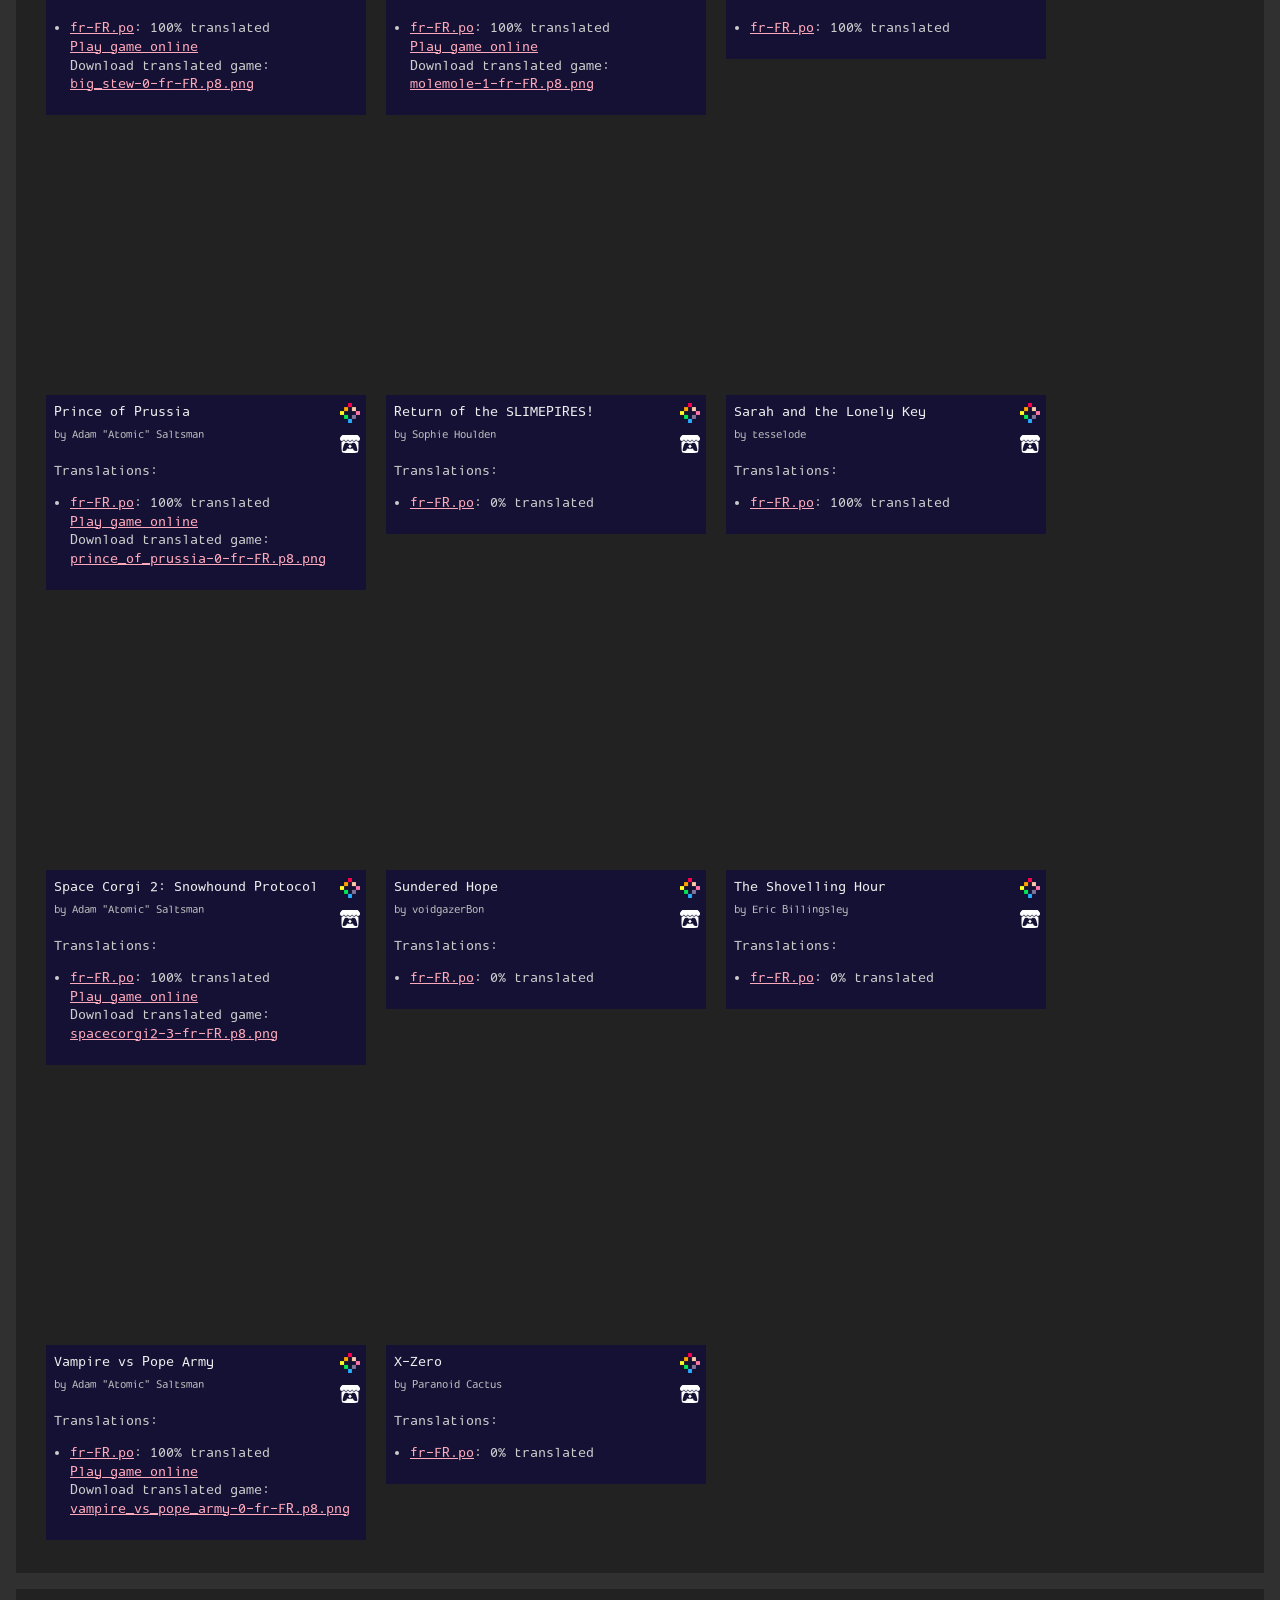
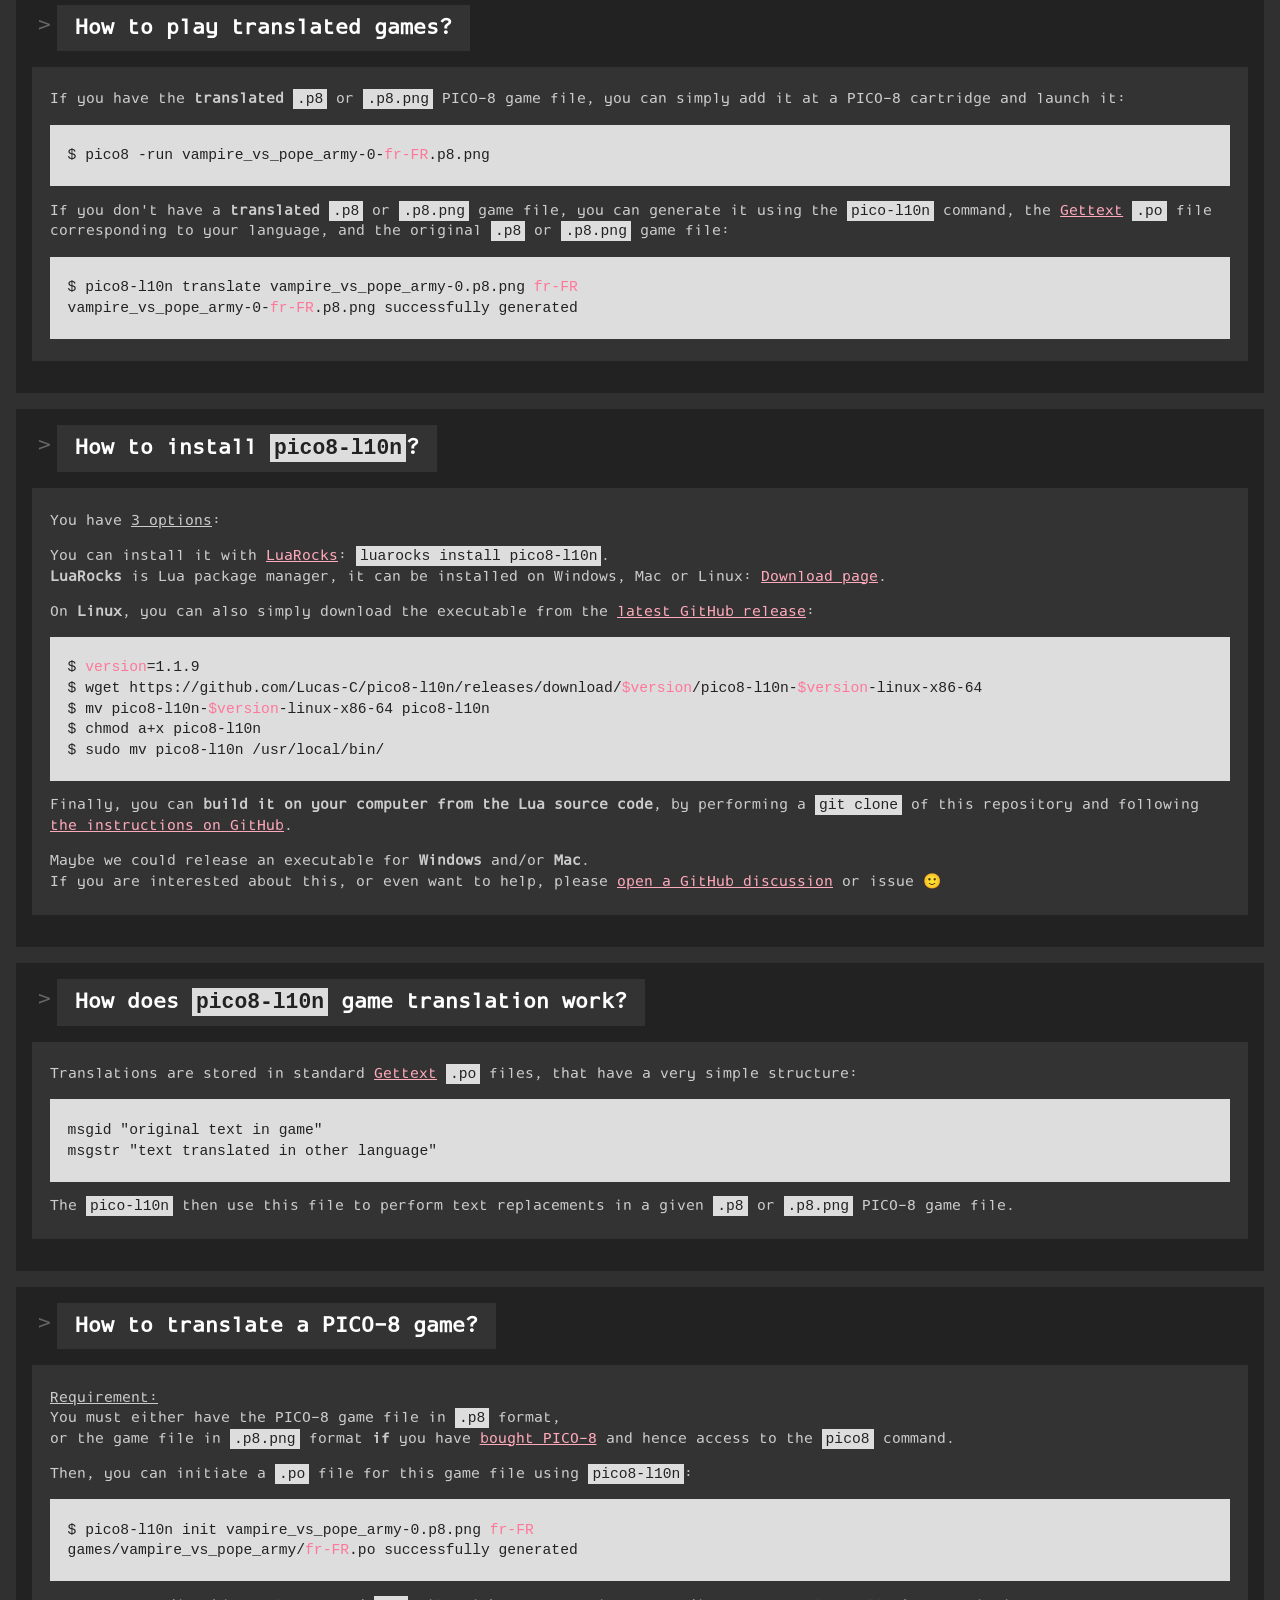
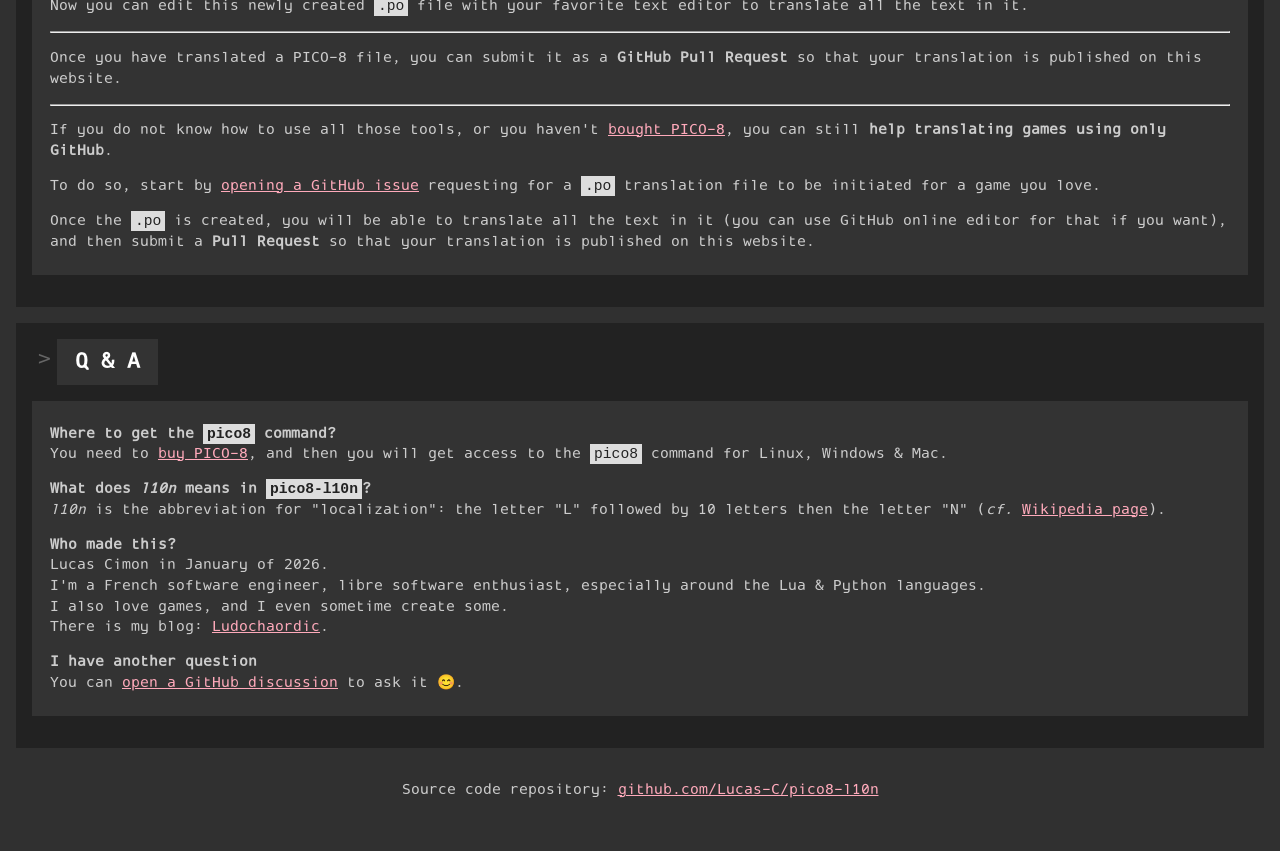
==== commit 4106229f: "deploy: 1d18a35f8500e8ba5209a1c3ef2d41d467ed1ed3" ====
--- a/index.html
+++ b/index.html
@@ -258,7 +258,7 @@
             <ul>
               <li>
                 <a href="https://github.com/Lucas-C/pico8-l10n/blob/main/games/picohot/fr-FR.po">fr-FR.po</a>:
-                35% translated
+                100% translated
               </li>
             </ul>
           </div>
@@ -329,6 +329,40 @@
               <li>
                 <a href="https://github.com/Lucas-C/pico8-l10n/blob/main/games/rotslimepires_1_1/fr-FR.po">fr-FR.po</a>:
                 0% translated
+              </li>
+            </ul>
+          </div>
+        </div>
+      </div>
+      <div class="game-card">
+        <a href="https:&#47;&#47;www.lexaloffle.com&#47;bbs&#47;?pid=66365">
+          <div class="cartridge-img" style="background-image: url('https://www.lexaloffle.com/bbs/thumbs/pico8_lonelykey-0.png')">
+          </div>
+        </a>
+        <div class="cartridge-info">
+          <div class="cartridge-right-column">
+            <a class="website-link" href="https:&#47;&#47;www.lexaloffle.com&#47;bbs&#47;?pid=66365">
+              <img alt="PICO-8 icon" width="20" height="20" src="icon-pico8.png">
+            </a>
+            <a class="website-link" href="https:&#47;&#47;tesselode.itch.io&#47;lonely-key">
+              <img alt="itch.io icon" width="20" height="20" src="icon-itchio-white.svg">
+            </a>
+          </div>
+          <div class="cartridge-label">
+            <a class="game-name" href="https:&#47;&#47;www.lexaloffle.com&#47;bbs&#47;?pid=66365">
+              Sarah and the Lonely Key
+            </a>
+            <a class="game-author-link" href="https://www.lexaloffle.com/bbs/?uid=10162.0&mode=carts">
+				      <span class="game-author">by tesselode</span>
+            </a>
+          </div>
+          <br>
+          <div class="cartridge-label">
+            Translations:
+            <ul>
+              <li>
+                <a href="https://github.com/Lucas-C/pico8-l10n/blob/main/games/lonelykey/fr-FR.po">fr-FR.po</a>:
+                100% translated
               </li>
             </ul>
           </div>
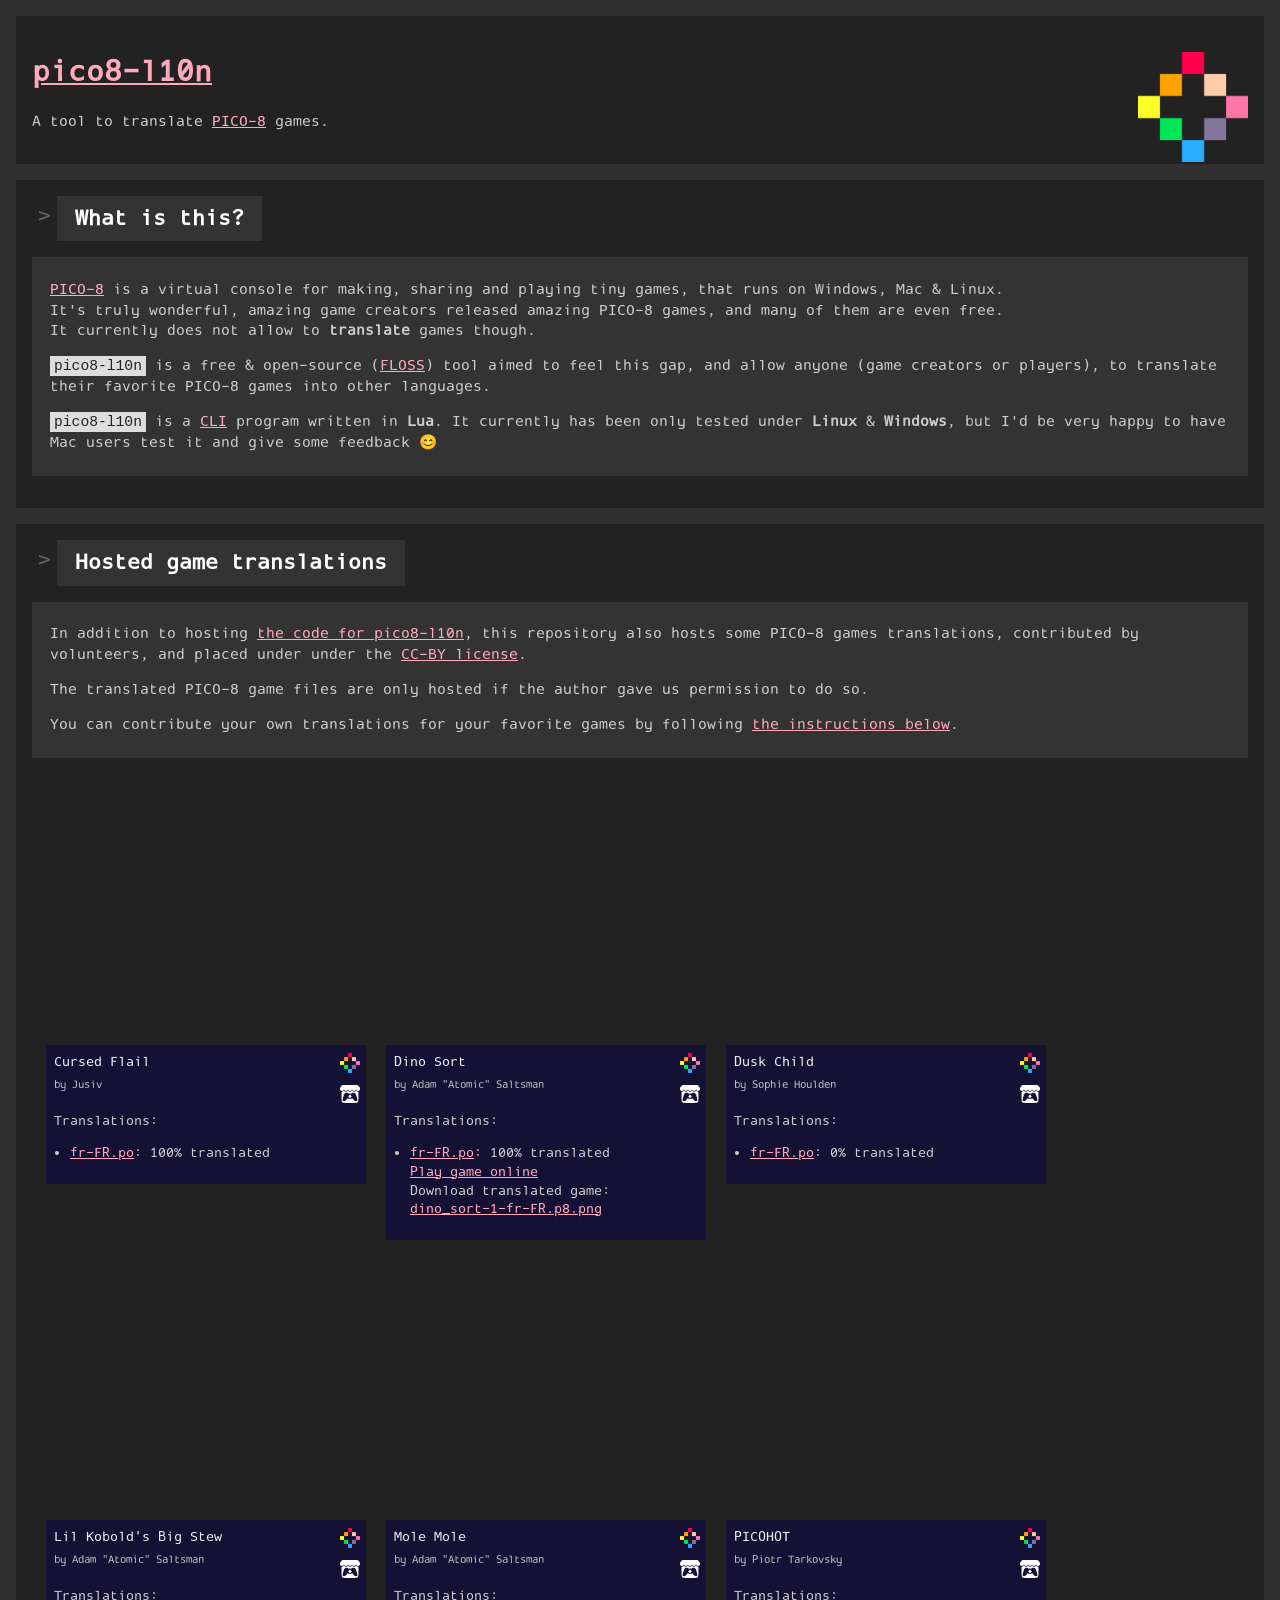
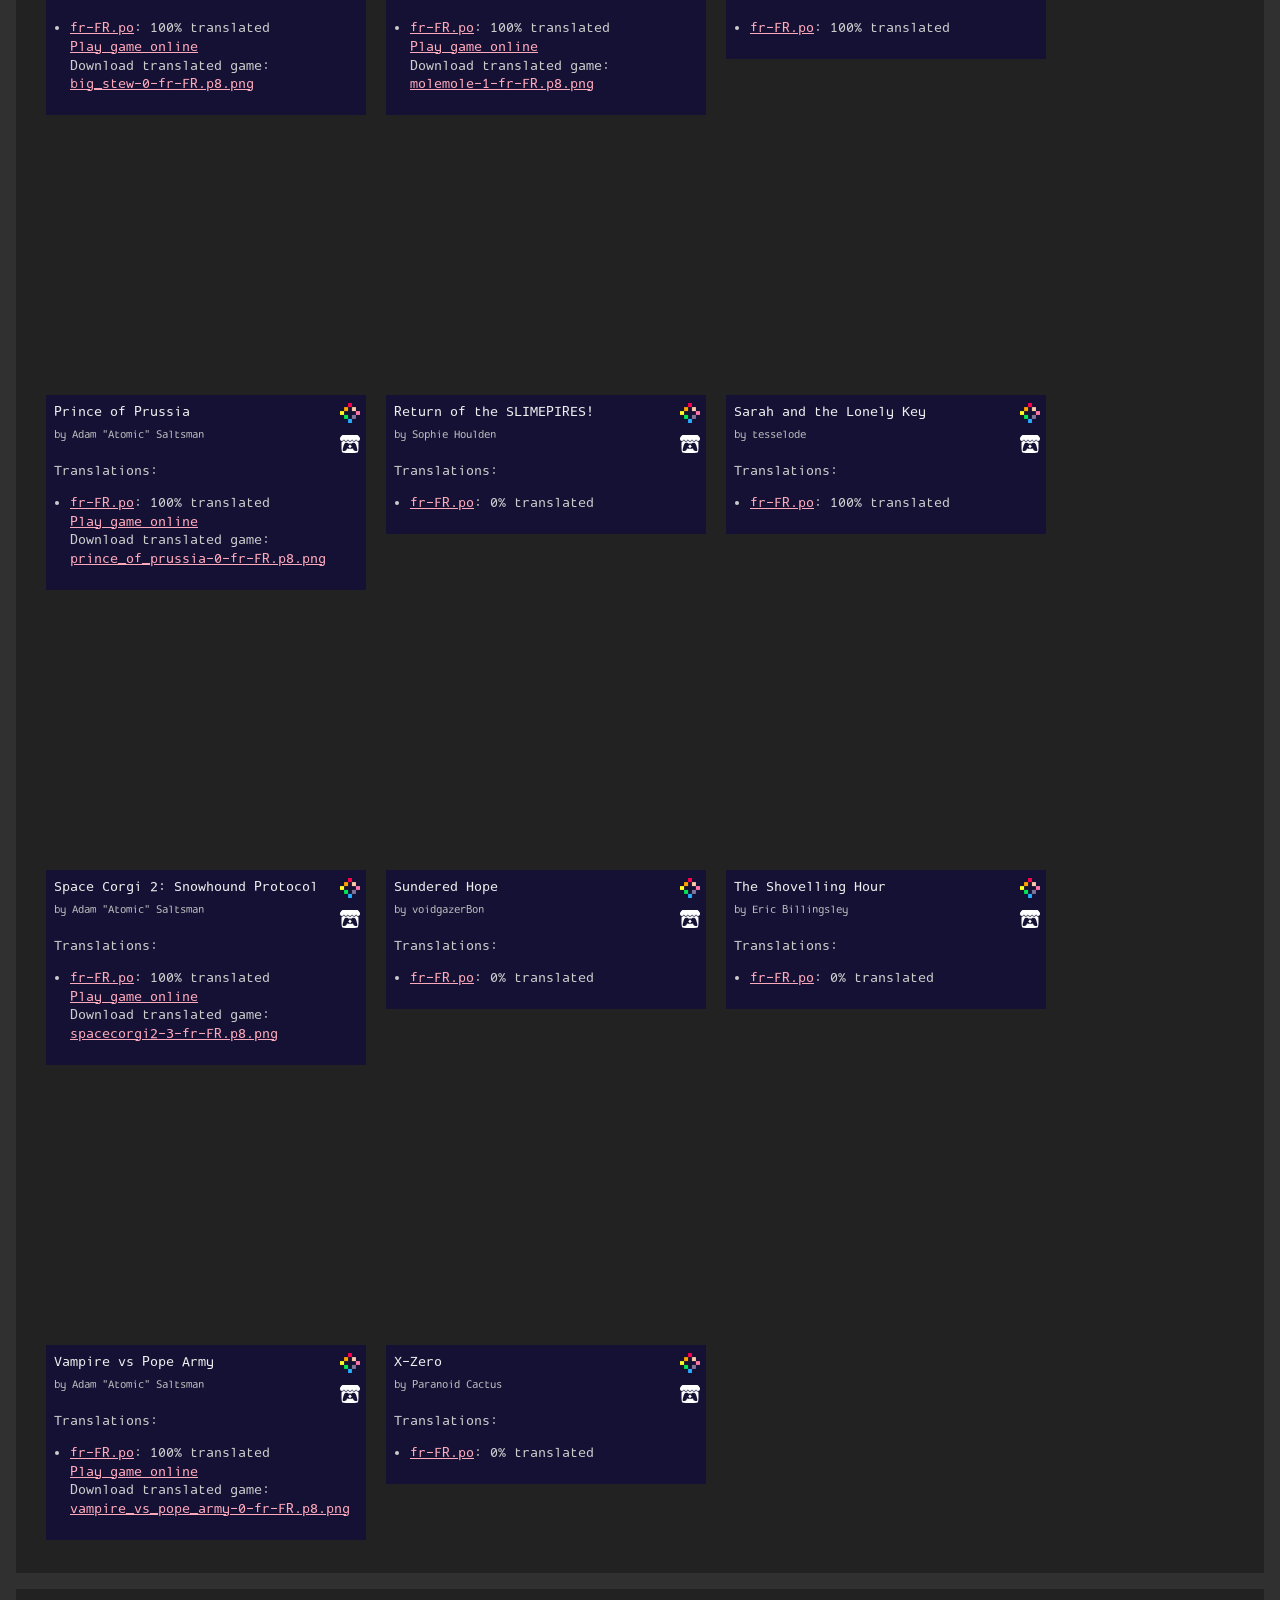
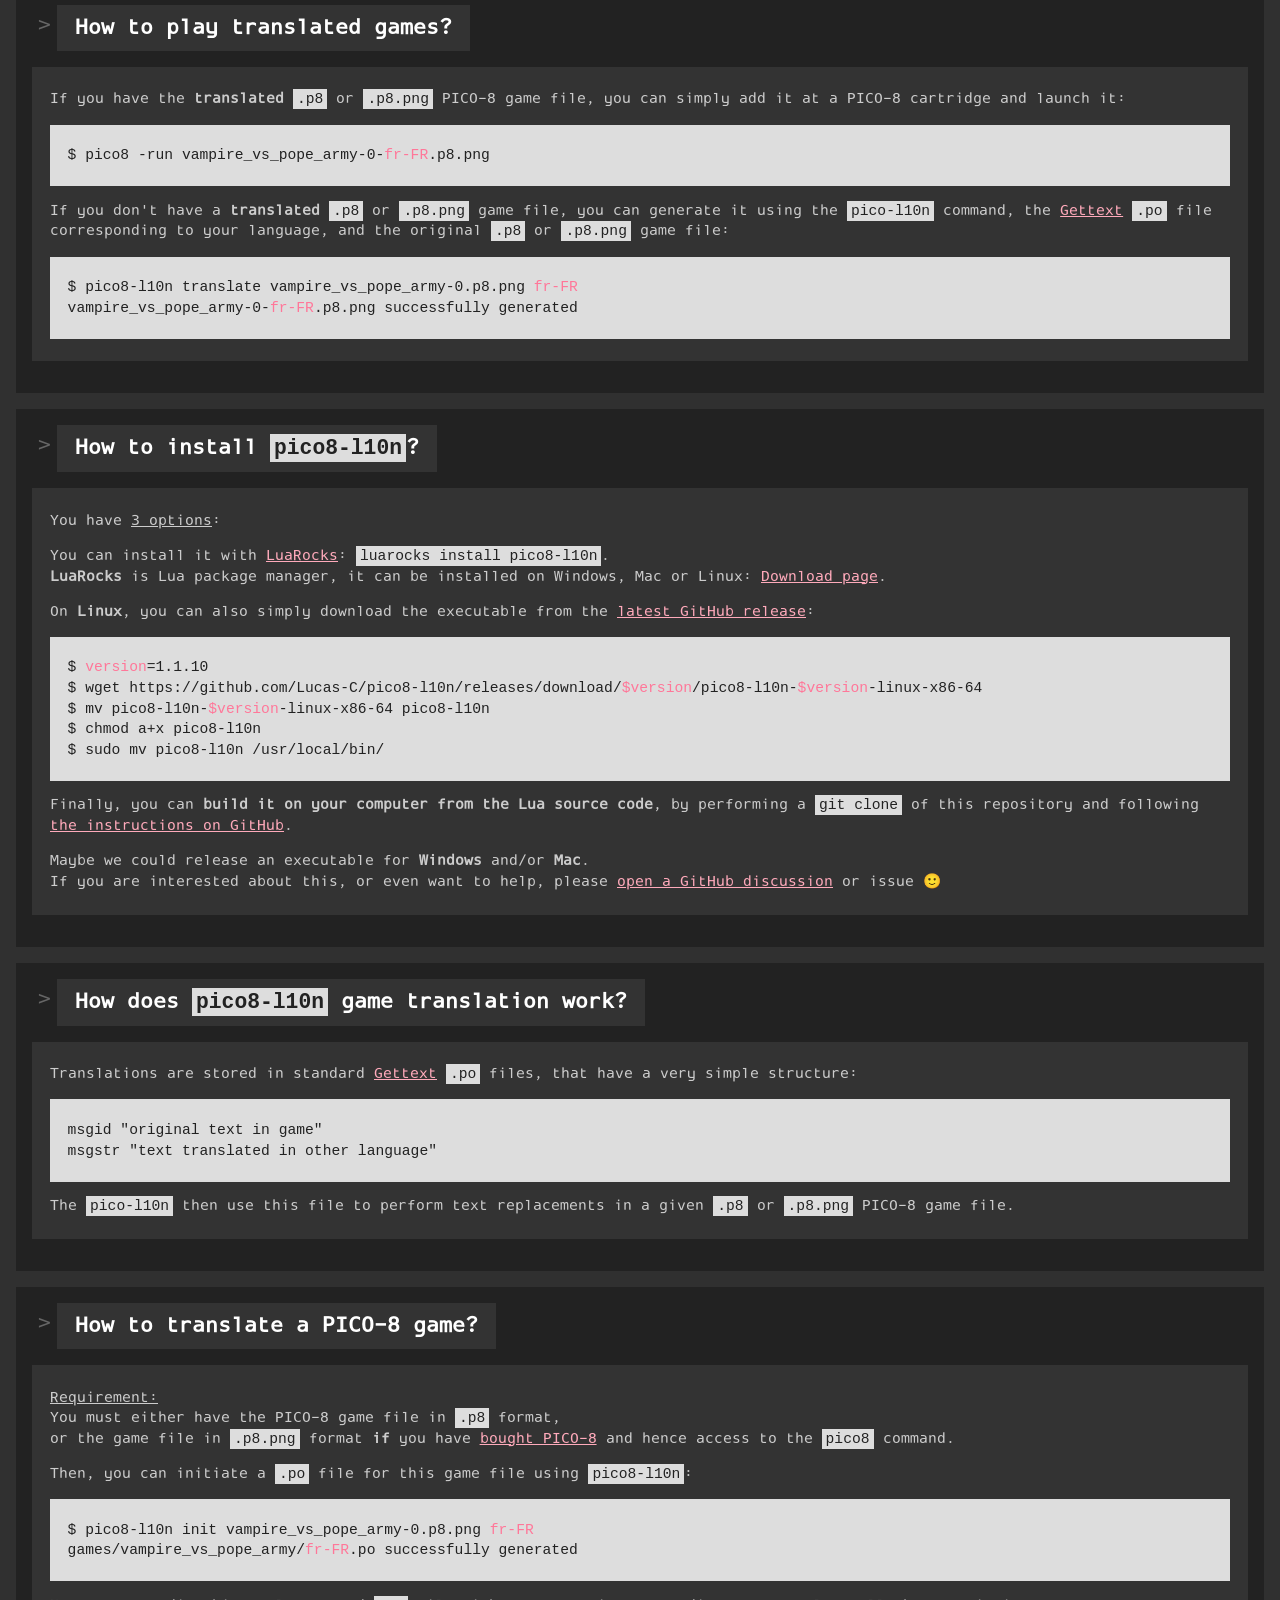
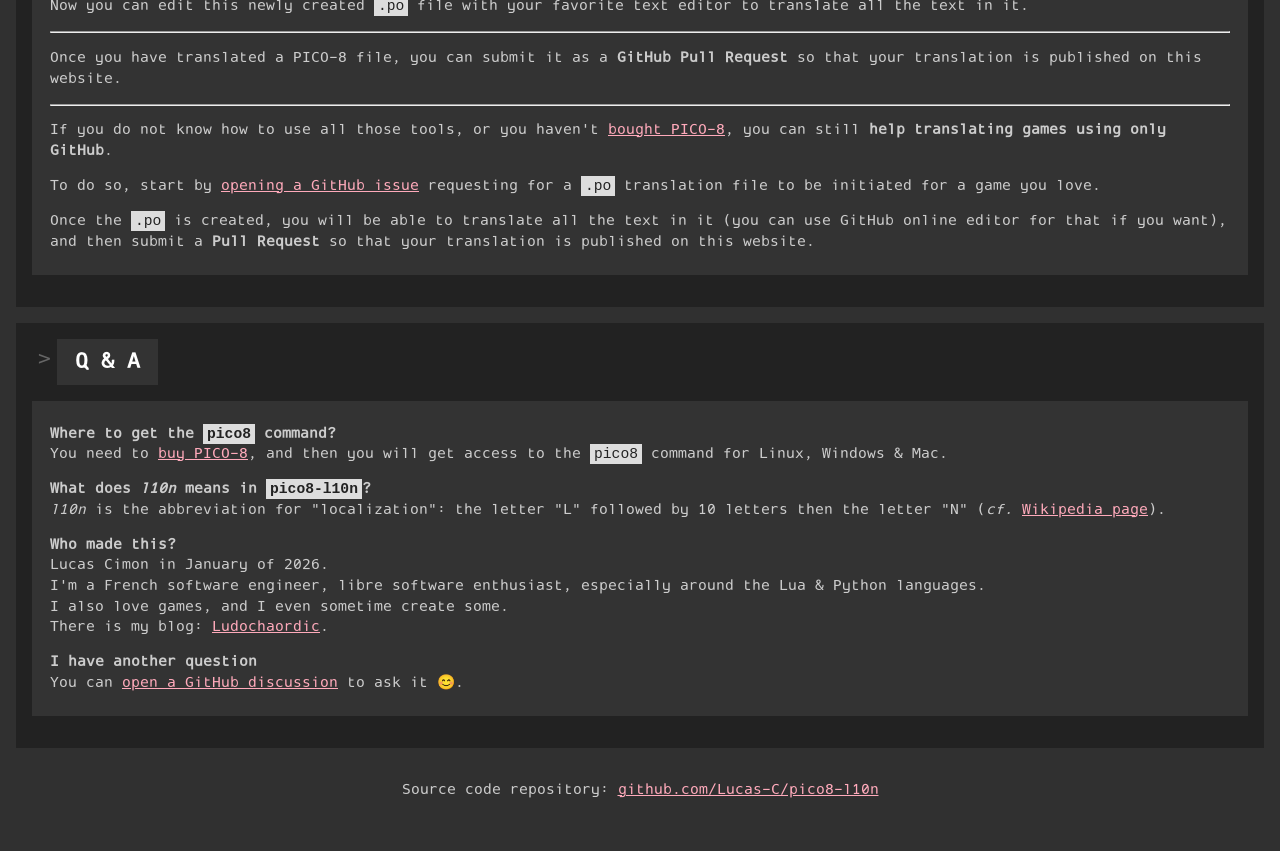
==== commit 54995c43: "deploy: 2ed14ea84a0d636868cbcf5a9807a406cd94cfb8" ====
--- a/index.html
+++ b/index.html
@@ -586,7 +586,7 @@
         On <b>Linux</b>, you can also simply download the executable from the <a href="https://github.com/Lucas-C/pico8-l10n/releases">latest GitHub release</a>:
       </p>
       <pre><code>
-  $ <span class="red">version</span>=1.1.9
+  $ <span class="red">version</span>=1.1.10
   $ wget https://github.com/Lucas-C/pico8-l10n/releases/download/<span class="red">$version</span>/pico8-l10n-<span class="red">$version</span>-linux-x86-64
   $ mv pico8-l10n-<span class="red">$version</span>-linux-x86-64 pico8-l10n
   $ chmod a+x pico8-l10n
